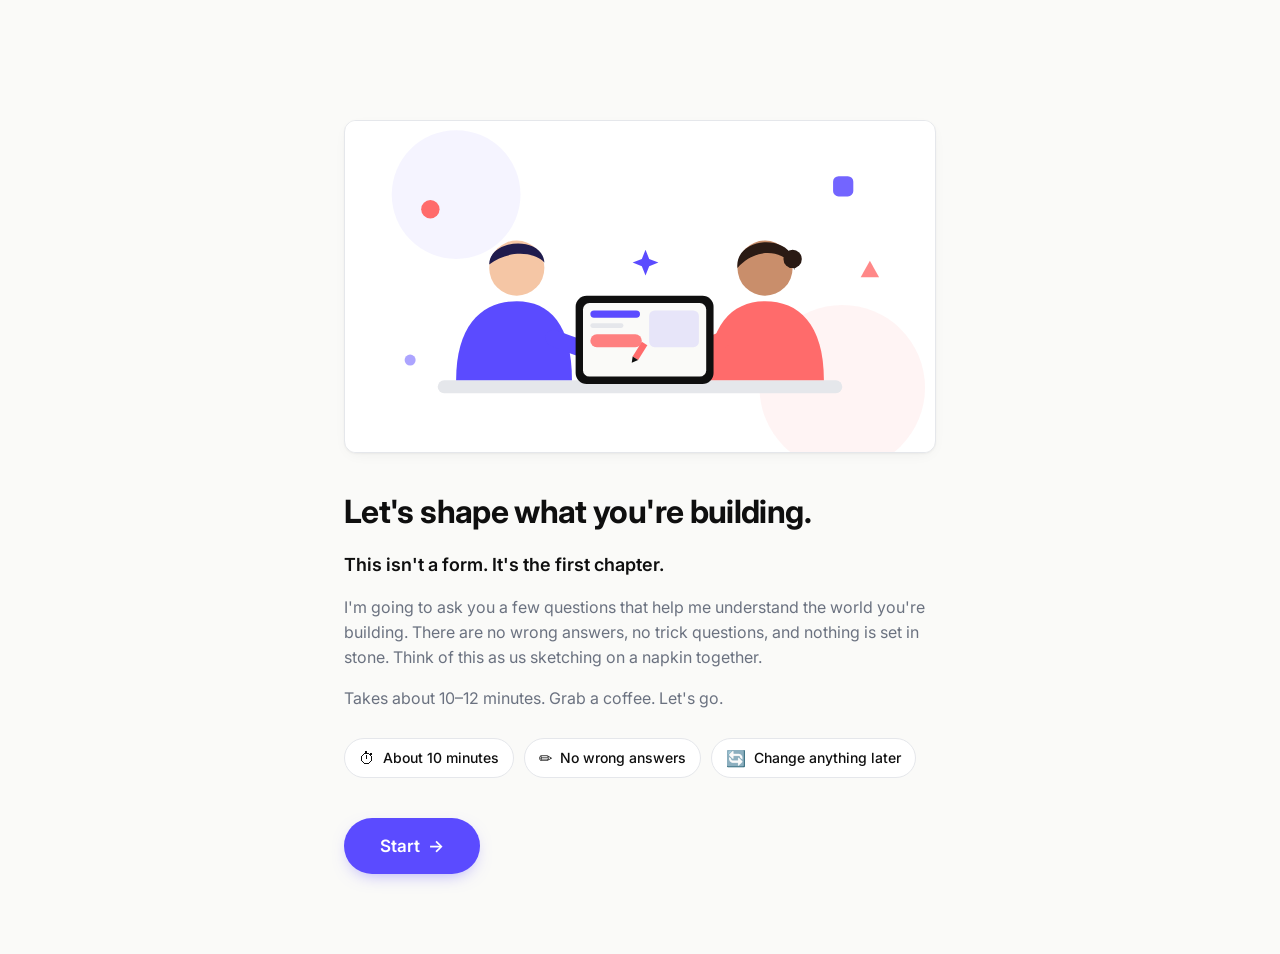
==== index.html @ 256d3050 "Add client intake form (single-file HTML/CSS/JS) Co-Authored-By: Claude Opus 5.5 <noreply@anthropic." ====
<!DOCTYPE html>
<html lang="en">
<head>
  <meta charset="UTF-8" />
  <meta name="viewport" content="width=device-width, initial-scale=1.0" />
  <title>Let's shape what you're building</title>
  <meta name="description" content="A quick, visual project intake — tell us what you're building in about 10 minutes." />
  <link rel="preconnect" href="https://fonts.googleapis.com" />
  <link rel="preconnect" href="https://fonts.gstatic.com" crossorigin />
  <link href="https://fonts.googleapis.com/css2?family=Inter:wght@400;500;600;700&display=swap" rel="stylesheet" />
  <style>
    /* =========================================================
       DESIGN TOKENS
       ========================================================= */
    :root {
      --bg-base: #FAFAF8;
      --bg-card: #FFFFFF;
      --accent-primary: #5B4BFF;
      --accent-primary-hover: #4A3AF0;
      --accent-tint: #5B4BFF10;
      --accent-tint-strong: #5B4BFF1F;
      --accent-secondary: #FF6B6B;
      --success: #10B981;
      --text-primary: #0F0F0F;
      --text-secondary: #6B7280;
      --border: #E5E7EB;

      --radius-sm: 8px;
      --radius-md: 12px;
      --radius-pill: 9999px;

      --space-section: 48px;
      --space-question: 24px;
      --space-card: 12px;

      --shadow-hover: 0 6px 20px -8px rgba(91, 75, 255, 0.35);
      --shadow-soft: 0 1px 2px rgba(15, 15, 15, 0.04), 0 4px 16px -6px rgba(15, 15, 15, 0.08);

      --ease-out: cubic-bezier(0.22, 1, 0.36, 1);
      --font: "Inter", system-ui, -apple-system, "Segoe UI", Roboto, "Helvetica Neue", Arial, sans-serif;
    }

    *, *::before, *::after { box-sizing: border-box; }

    html, body {
      margin: 0;
      padding: 0;
      background: var(--bg-base);
      color: var(--text-primary);
      font-family: var(--font);
      font-size: 16px;
      line-height: 1.55;
      -webkit-font-smoothing: antialiased;
      -moz-osx-font-smoothing: grayscale;
    }

    body { min-height: 100vh; overflow-x: hidden; }

    /* =========================================================
       PROGRESS BAR
       ========================================================= */
    .progress {
      position: fixed;
      top: 0; left: 0; right: 0;
      z-index: 50;
      background: rgba(250, 250, 248, 0.88);
      backdrop-filter: saturate(160%) blur(8px);
      -webkit-backdrop-filter: saturate(160%) blur(8px);
      transform: translateY(-100%);
      transition: transform 0.45s var(--ease-out);
    }
    .progress.is-visible { transform: translateY(0); }

    .progress__track {
      height: 4px;
      width: 100%;
      background: var(--border);
      overflow: hidden;
    }
    .progress__fill {
      height: 100%;
      width: 0%;
      background: linear-gradient(90deg, var(--accent-primary), #7B6DFF);
      border-radius: 0 var(--radius-pill) var(--radius-pill) 0;
      transition: width 0.6s var(--ease-out);
    }
    .progress__meta {
      max-width: 640px;
      margin: 0 auto;
      padding: 10px 24px;
      display: flex;
      align-items: center;
      justify-content: space-between;
      font-size: 14px;
      color: var(--text-secondary);
    }
    .progress__label { font-weight: 600; color: var(--text-primary); }
    .progress__saved {
      display: inline-flex;
      align-items: center;
      gap: 6px;
      opacity: 0;
      transition: opacity 0.3s ease;
    }
    .progress__saved.is-visible { opacity: 1; }
    .progress__saved::before {
      content: "";
      width: 8px; height: 8px;
      border-radius: 50%;
      background: var(--success);
    }

    /* =========================================================
       LAYOUT
       ========================================================= */
    .shell {
      max-width: 640px;
      margin: 0 auto;
      padding: 80px 24px;
      min-height: 100vh;
    }

    .screen {
      display: none;
      outline: none;
    }
    .screen.is-active { display: block; }
    .screen.is-entering { animation: screenIn 0.55s var(--ease-out) both; }
    .screen.is-entering-back { animation: screenInBack 0.55s var(--ease-out) both; }
    .screen.is-leaving { display: block; animation: screenOut 0.28s ease-in both; }
    .screen.is-leaving-back { display: block; animation: screenOutBack 0.28s ease-in both; }

    @keyframes screenIn {
      from { opacity: 0; transform: translateY(24px); }
      to   { opacity: 1; transform: translateY(0); }
    }
    @keyframes screenInBack {
      from { opacity: 0; transform: translateY(-24px); }
      to   { opacity: 1; transform: translateY(0); }
    }
    @keyframes screenOut {
      from { opacity: 1; transform: translateY(0); }
      to   { opacity: 0; transform: translateY(-16px); }
    }
    @keyframes screenOutBack {
      from { opacity: 1; transform: translateY(0); }
      to   { opacity: 0; transform: translateY(16px); }
    }

    /* Stagger children of an entering screen */
    .screen.is-entering .stagger > *,
    .screen.is-entering-back .stagger > * {
      animation: fadeUp 0.6s var(--ease-out) both;
    }
    .stagger > *:nth-child(1) { animation-delay: 0.04s; }
    .stagger > *:nth-child(2) { animation-delay: 0.10s; }
    .stagger > *:nth-child(3) { animation-delay: 0.16s; }
    .stagger > *:nth-child(4) { animation-delay: 0.22s; }
    .stagger > *:nth-child(5) { animation-delay: 0.28s; }
    .stagger > *:nth-child(6) { animation-delay: 0.34s; }
    .stagger > *:nth-child(7) { animation-delay: 0.40s; }

    @keyframes fadeUp {
      from { opacity: 0; transform: translateY(12px); }
      to   { opacity: 1; transform: translateY(0); }
    }

    /* =========================================================
       TYPOGRAPHY
       ========================================================= */
    h1, h2 {
      font-weight: 700;
      font-size: 32px;
      line-height: 1.2;
      letter-spacing: -0.02em;
      margin: 0 0 16px;
    }
    .subhead, .question__label {
      font-weight: 600;
      font-size: 18px;
      line-height: 1.4;
      letter-spacing: -0.01em;
    }
    p { margin: 0 0 16px; }
    .helper {
      font-size: 14px;
      color: var(--text-secondary);
      line-height: 1.5;
    }
    .lede { color: var(--text-secondary); }
    .lede strong { color: var(--text-primary); font-weight: 600; }

    /* =========================================================
       SECTION HEADER
       ========================================================= */
    .section-head { margin-bottom: var(--space-section); }
    .section-emoji {
      display: inline-flex;
      align-items: center;
      justify-content: center;
      width: 64px; height: 64px;
      font-size: 36px;
      line-height: 1;
      border-radius: var(--radius-md);
      background: var(--bg-card);
      border: 1px solid var(--border);
      box-shadow: var(--shadow-soft);
      margin-bottom: 20px;
      animation: wiggle 3.6s ease-in-out 0.8s infinite;
      transform-origin: 50% 80%;
    }
    @keyframes wiggle {
      0%, 86%, 100% { transform: rotate(0deg); }
      89% { transform: rotate(-9deg); }
      93% { transform: rotate(8deg); }
      96% { transform: rotate(-4deg); }
    }
    .section-kicker {
      display: block;
      font-size: 14px;
      font-weight: 600;
      color: var(--accent-primary);
      letter-spacing: 0.02em;
      margin-bottom: 8px;
    }

    /* =========================================================
       QUESTIONS
       ========================================================= */
    .question {
      margin-bottom: var(--space-question);
      padding-bottom: var(--space-question);
    }
    .question + .question { padding-top: 0; }
    .question__label {
      display: block;
      margin: 0 0 6px;
      color: var(--text-primary);
    }
    .question__label .req {
      color: var(--accent-secondary);
      margin-left: 2px;
    }
    .question__label .opt {
      font-weight: 400;
      font-size: 14px;
      color: var(--text-secondary);
      margin-left: 6px;
    }
    .question__aside {
      display: block;
      font-weight: 400;
      font-size: 14px;
      color: var(--text-secondary);
      margin-top: 4px;
    }
    .question__body { margin-top: 14px; }
    fieldset.question { border: 0; padding-left: 0; padding-right: 0; margin-left: 0; margin-right: 0; min-width: 0; }
    fieldset.question legend { padding: 0; }

    /* =========================================================
       TEXT INPUTS
       ========================================================= */
    .input, .textarea {
      display: block;
      width: 100%;
      font: inherit;
      font-size: 16px;
      color: var(--text-primary);
      background: var(--bg-card);
      border: 1px solid var(--border);
      border-radius: var(--radius-md);
      padding: 14px 16px;
      transition: border-color 0.2s ease, box-shadow 0.2s ease, background 0.2s ease;
      -webkit-appearance: none;
      appearance: none;
    }
    .input { min-height: 52px; }
    .textarea {
      min-height: 120px;
      resize: vertical;
      line-height: 1.55;
    }
    .input::placeholder, .textarea::placeholder { color: #A3A8B3; }
    .input:hover, .textarea:hover { border-color: #C9CCD3; }
    .input:focus, .textarea:focus {
      outline: none;
      border-color: var(--accent-primary);
      box-shadow: 0 0 0 3px var(--accent-tint-strong);
    }
    .question.has-error .input,
    .question.has-error .textarea {
      border-color: var(--accent-secondary);
      box-shadow: 0 0 0 3px #FF6B6B1F;
    }

    /* =========================================================
       OPTION CARDS
       ========================================================= */
    .cards {
      display: grid;
      gap: var(--space-card);
    }
    .cards--2 { grid-template-columns: repeat(2, minmax(0, 1fr)); }
    .cards--3 { grid-template-columns: repeat(3, minmax(0, 1fr)); }
    .cards--stack { grid-template-columns: 1fr; }
    /* 3 + 2 grid: 6-col base, first three span 2, last two span 3 */
    .cards--3-2 { grid-template-columns: repeat(6, minmax(0, 1fr)); }
    .cards--3-2 > .card:nth-child(-n+3) { grid-column: span 2; }
    .cards--3-2 > .card:nth-child(n+4) { grid-column: span 3; }

    .card {
      position: relative;
      display: flex;
      flex-direction: column;
      align-items: flex-start;
      gap: 10px;
      width: 100%;
      text-align: left;
      font: inherit;
      color: var(--text-primary);
      background: var(--bg-card);
      border: 1px solid var(--border);
      border-radius: var(--radius-md);
      padding: 20px;
      cursor: pointer;
      transition:
        border-color 0.2s ease,
        box-shadow 0.25s ease,
        background-color 0.2s ease,
        transform 0.2s var(--ease-out);
      -webkit-tap-highlight-color: transparent;
      user-select: none;
    }
    .card:hover {
      border-color: var(--accent-primary);
      box-shadow: var(--shadow-hover);
      transform: translateY(-2px);
    }
    .card:active { transform: translateY(0) scale(0.985); }
    .card:focus { outline: none; }
    .card:focus-visible {
      outline: 2px solid var(--accent-primary);
      outline-offset: 3px;
    }
    .card[aria-checked="true"] {
      border-color: var(--accent-primary);
      box-shadow: inset 0 0 0 1px var(--accent-primary);
      background: var(--accent-tint);
    }
    .card[aria-checked="true"]:hover { box-shadow: inset 0 0 0 1px var(--accent-primary), var(--shadow-hover); }

    .card__emoji {
      font-size: 34px;
      line-height: 1;
      display: inline-block;
      transition: transform 0.35s var(--ease-out);
    }
    .card:hover .card__emoji { transform: scale(1.08) rotate(-4deg); }
    .card[aria-checked="true"] .card__emoji { animation: pop 0.45s var(--ease-out); }
    @keyframes pop {
      0%   { transform: scale(1); }
      40%  { transform: scale(1.25) rotate(-6deg); }
      100% { transform: scale(1); }
    }

    .card__text { display: flex; flex-direction: column; gap: 2px; min-width: 0; }
    .card__title { font-weight: 600; font-size: 16px; line-height: 1.35; }
    .card__desc { font-size: 14px; color: var(--text-secondary); line-height: 1.45; }

    /* Horizontal (row) card variant for vertical lists */
    .card--row {
      flex-direction: row;
      align-items: center;
      gap: 16px;
      padding: 18px 20px;
      padding-right: 56px;
    }
    .card--row .card__emoji { font-size: 32px; flex-shrink: 0; }

    /* Compact centered tiles (feature grid) */
    .card--tile {
      align-items: center;
      text-align: center;
      padding: 20px 12px;
      gap: 8px;
    }
    .card--tile .card__title { font-size: 15px; }

    /* Check indicator */
    .card__check {
      position: absolute;
      top: 12px; right: 12px;
      width: 22px; height: 22px;
      border-radius: var(--radius-pill);
      border: 1.5px solid var(--border);
      background: var(--bg-card);
      display: flex;
      align-items: center;
      justify-content: center;
      transition: all 0.25s var(--ease-out);
    }
    .card--row .card__check { top: 50%; right: 20px; transform: translateY(-50%); }
    .card__check svg {
      width: 12px; height: 12px;
      stroke: #fff;
      stroke-width: 3;
      fill: none;
      stroke-dasharray: 20;
      stroke-dashoffset: 20;
      transition: stroke-dashoffset 0.3s var(--ease-out) 0.05s;
    }
    .card[role="checkbox"] .card__check { border-radius: 6px; }
    .card[aria-checked="true"] .card__check {
      background: var(--accent-primary);
      border-color: var(--accent-primary);
    }
    .card[aria-checked="true"] .card__check svg { stroke-dashoffset: 0; }

    /* Conditional reveal */
    .reveal {
      display: grid;
      grid-template-rows: 0fr;
      opacity: 0;
      transition: grid-template-rows 0.4s var(--ease-out), opacity 0.3s ease, margin-top 0.4s var(--ease-out);
      margin-top: 0;
    }
    .reveal > .reveal__inner { overflow: hidden; }
    .reveal.is-open {
      grid-template-rows: 1fr;
      opacity: 1;
      margin-top: var(--space-card);
    }
    .reveal .input { margin: 2px; width: calc(100% - 4px); }

    /* Selection counter */
    .counter {
      display: inline-flex;
      align-items: center;
      gap: 8px;
      margin-top: 14px;
      font-size: 14px;
      color: var(--text-secondary);
      min-height: 22px;
    }
    .counter strong { color: var(--accent-primary); font-weight: 600; }
    .counter.bump strong { animation: pop 0.4s var(--ease-out); display: inline-block; }

    /* =========================================================
       ERROR MESSAGE
       ========================================================= */
    .error {
      display: grid;
      grid-template-rows: 0fr;
      opacity: 0;
      transition: grid-template-rows 0.3s var(--ease-out), opacity 0.25s ease, margin-top 0.3s ease;
      margin-top: 0;
      font-size: 14px;
      font-weight: 500;
      color: #E04848;
    }
    .error > span { overflow: hidden; }
    .question.has-error .error {
      grid-template-rows: 1fr;
      opacity: 1;
      margin-top: 10px;
    }
    .question.shake .question__body { animation: shake 0.4s ease; }
    @keyframes shake {
      0%, 100% { transform: translateX(0); }
      20% { transform: translateX(-6px); }
      40% { transform: translateX(5px); }
      60% { transform: translateX(-3px); }
      80% { transform: translateX(2px); }
    }

    /* =========================================================
       BUTTONS / NAV
       ========================================================= */
    .nav {
      display: flex;
      align-items: center;
      justify-content: space-between;
      gap: 12px;
      margin-top: var(--space-section);
    }
    .btn {
      display: inline-flex;
      align-items: center;
      justify-content: center;
      gap: 8px;
      min-height: 48px;
      padding: 0 28px;
      font: inherit;
      font-size: 16px;
      font-weight: 600;
      border-radius: var(--radius-pill);
      border: 0;
      cursor: pointer;
      transition: background-color 0.2s ease, transform 0.2s var(--ease-out), box-shadow 0.25s ease, color 0.2s ease;
      -webkit-tap-highlight-color: transparent;
      text-decoration: none;
    }
    .btn:focus { outline: none; }
    .btn:focus-visible {
      outline: 2px solid var(--accent-primary);
      outline-offset: 3px;
    }
    .btn--primary {
      background: var(--accent-primary);
      color: #fff;
      box-shadow: 0 6px 18px -8px rgba(91, 75, 255, 0.6);
    }
    .btn--primary:hover {
      background: var(--accent-primary-hover);
      transform: translateY(-1px);
      box-shadow: 0 10px 24px -10px rgba(91, 75, 255, 0.7);
    }
    .btn--primary:active { transform: translateY(0) scale(0.98); }
    .btn--primary .arrow { display: inline-block; transition: transform 0.25s var(--ease-out); }
    .btn--primary:hover .arrow { transform: translateX(4px); }
    .btn--primary[disabled] { opacity: 0.7; cursor: progress; }

    .btn--ghost {
      background: transparent;
      color: var(--text-secondary);
      padding: 0 16px;
    }
    .btn--ghost:hover { color: var(--text-primary); background: #F0F0EC; }

    .btn--lg { min-height: 56px; padding: 0 36px; font-size: 17px; }

    .kbd-hint {
      font-size: 13px;
      color: var(--text-secondary);
      margin-left: auto;
      margin-right: 4px;
    }
    .kbd-hint kbd {
      font-family: inherit;
      font-size: 12px;
      font-weight: 600;
      padding: 2px 6px;
      border-radius: 6px;
      border: 1px solid var(--border);
      background: var(--bg-card);
    }

    /* =========================================================
       WELCOME
       ========================================================= */
    .hero-illustration {
      width: 100%;
      aspect-ratio: 16 / 9;
      border-radius: var(--radius-md);
      background: var(--bg-card);
      border: 1px solid var(--border);
      box-shadow: var(--shadow-soft);
      overflow: hidden;
      margin-bottom: 40px;
    }
    .hero-illustration svg { display: block; width: 100%; height: 100%; }

    .float-a { animation: floatA 6s ease-in-out infinite; transform-box: fill-box; transform-origin: center; }
    .float-b { animation: floatB 7s ease-in-out infinite; transform-box: fill-box; transform-origin: center; }
    .float-c { animation: floatA 5s ease-in-out 1s infinite; transform-box: fill-box; transform-origin: center; }
    .draw-line {
      stroke-dasharray: 160;
      stroke-dashoffset: 160;
      animation: draw 3.2s var(--ease-out) 0.6s infinite alternate;
    }
    .pencil { animation: pencil 3.2s var(--ease-out) 0.6s infinite alternate; }
    @keyframes floatA { 0%,100% { transform: translateY(0); } 50% { transform: translateY(-6px); } }
    @keyframes floatB { 0%,100% { transform: translateY(0) rotate(0); } 50% { transform: translateY(5px) rotate(6deg); } }
    @keyframes draw { to { stroke-dashoffset: 0; } }
    @keyframes pencil { from { transform: translate(0, 0); } to { transform: translate(64px, -10px); } }

    .welcome h1 { font-size: 32px; margin-bottom: 20px; }
    .welcome .lede p { font-size: 16px; }
    .welcome .lede p:first-child { font-size: 18px; font-weight: 600; color: var(--text-primary); }

    .meta-row {
      display: flex;
      flex-wrap: wrap;
      gap: 10px;
      margin: 28px 0 40px;
      padding: 0;
      list-style: none;
    }
    .meta-row li {
      display: inline-flex;
      align-items: center;
      gap: 8px;
      padding: 8px 14px;
      border-radius: var(--radius-pill);
      background: var(--bg-card);
      border: 1px solid var(--border);
      font-size: 14px;
      font-weight: 500;
      color: var(--text-primary);
    }
    .meta-row .meta-emoji { font-size: 16px; line-height: 1; }

    .resume-note {
      margin-top: 16px;
      font-size: 14px;
      color: var(--text-secondary);
    }
    .resume-note button {
      font: inherit;
      color: var(--accent-primary);
      background: none;
      border: 0;
      padding: 0;
      cursor: pointer;
      font-weight: 600;
      text-decoration: underline;
      text-underline-offset: 3px;
    }
    .resume-note button:focus-visible { outline: 2px solid var(--accent-primary); outline-offset: 2px; border-radius: 4px; }

    /* =========================================================
       CLOSING
       ========================================================= */
    .closing { text-align: left; }
    .closing .hero-illustration { aspect-ratio: 16 / 7; }
    .closing h1 { margin-bottom: 20px; }
    .closing .ps {
      margin-top: 20px;
      font-size: 14px;
      color: var(--text-secondary);
    }
    .sent-state {
      display: none;
      align-items: center;
      gap: 12px;
      margin-top: 20px;
      padding: 16px 18px;
      border-radius: var(--radius-md);
      background: #10B98112;
      border: 1px solid #10B98140;
      color: #065F46;
      font-weight: 500;
      animation: fadeUp 0.5s var(--ease-out) both;
    }
    .sent-state.is-visible { display: flex; }
    .sent-state .tick {
      flex-shrink: 0;
      width: 28px; height: 28px;
      border-radius: 50%;
      background: var(--success);
      display: flex; align-items: center; justify-content: center;
    }
    .sent-state .tick svg { width: 14px; height: 14px; stroke: #fff; stroke-width: 3; fill: none; }
    .closing-actions { display: flex; flex-wrap: wrap; gap: 12px; align-items: center; }

    .summary {
      margin-top: 40px;
      border: 1px solid var(--border);
      border-radius: var(--radius-md);
      background: var(--bg-card);
      overflow: hidden;
    }
    .summary summary {
      cursor: pointer;
      padding: 16px 20px;
      font-weight: 600;
      list-style: none;
      display: flex;
      justify-content: space-between;
      align-items: center;
    }
    .summary summary::-webkit-details-marker { display: none; }
    .summary summary::after { content: "＋"; color: var(--text-secondary); transition: transform 0.25s ease; }
    .summary[open] summary::after { transform: rotate(45deg); }
    .summary summary:focus-visible { outline: 2px solid var(--accent-primary); outline-offset: -2px; border-radius: var(--radius-md); }
    .summary dl { margin: 0; padding: 0 20px 20px; }
    .summary dt { font-size: 13px; color: var(--text-secondary); margin-top: 14px; }
    .summary dd { margin: 2px 0 0; font-size: 15px; white-space: pre-wrap; word-break: break-word; }
    .summary .edit-link {
      font: inherit; font-size: 13px; color: var(--accent-primary); background: none; border: 0; padding: 0; margin-left: 6px; cursor: pointer; font-weight: 600;
    }

    /* Confetti */
    .confetti {
      position: fixed;
      inset: 0;
      pointer-events: none;
      z-index: 60;
      overflow: hidden;
    }
    .confetti i {
      position: absolute;
      top: -16px;
      width: 9px; height: 14px;
      border-radius: 3px;
      opacity: 0.95;
      animation: confettiFall linear forwards;
    }
    @keyframes confettiFall {
      to { transform: translate3d(var(--dx, 0), 110vh, 0) rotate(var(--rot, 540deg)); opacity: 0.9; }
    }

    /* Screen-reader only */
    .sr-only {
      position: absolute !important;
      width: 1px; height: 1px;
      padding: 0; margin: -1px;
      overflow: hidden;
      clip: rect(0, 0, 0, 0);
      white-space: nowrap;
      border: 0;
    }

    /* =========================================================
       RESPONSIVE (mobile-first collapse below 640px)
       ========================================================= */
    @media (max-width: 639px) {
      .shell { padding: 40px 16px; }
      .progress ~ .shell { padding-top: 88px; }
      h1, h2 { font-size: 28px; }
      .welcome h1 { font-size: 28px; }
      .cards--2, .cards--3, .cards--3-2 { grid-template-columns: 1fr; }
      .cards--3-2 > .card:nth-child(n) { grid-column: auto; }
      .card, .card--tile {
        flex-direction: row;
        align-items: center;
        text-align: left;
        justify-content: flex-start;
        padding: 16px 56px 16px 20px;
        gap: 14px;
      }
      .card .card__check { top: 50%; transform: translateY(-50%); right: 20px; }
      .card .card__emoji { font-size: 32px; flex-shrink: 0; }
      .nav { flex-direction: column-reverse; align-items: stretch; }
      .nav .btn { width: 100%; }
      .kbd-hint { display: none; }
      .btn--lg { width: 100%; }
      .closing-actions { flex-direction: column; align-items: stretch; }
      .closing-actions .btn { width: 100%; }
      .meta-row li { font-size: 13px; }
    }

    @media (min-width: 640px) {
      .progress ~ .shell { padding-top: 120px; }
    }

    /* Features grid stays 3-col on desktop; slightly smaller tiles on mid widths */
    @media (min-width: 640px) and (max-width: 720px) {
      .card--tile { padding: 18px 8px; }
    }

    @media (prefers-reduced-motion: reduce) {
      *, *::before, *::after {
        animation-duration: 0.001ms !important;
        animation-iteration-count: 1 !important;
        transition-duration: 0.001ms !important;
      }
      .confetti { display: none; }
    }
  </style>
</head>
<body>

  <!-- =========================================================
       PROGRESS BAR
       ========================================================= -->
  <div class="progress" id="progress" aria-hidden="true">
    <div class="progress__track">
      <div class="progress__fill" id="progressFill"></div>
    </div>
    <div class="progress__meta">
      <span class="progress__label" id="progressLabel">Step 1 of 6</span>
      <span class="progress__saved" id="savedIndicator">Saved</span>
    </div>
  </div>
  <div class="sr-only" role="status" aria-live="polite" id="liveRegion"></div>

  <main class="shell">
    <form id="intakeForm" novalidate autocomplete="on">

      <!-- =========================================================
           SCREEN 0 — WELCOME
           ========================================================= -->
      <section class="screen welcome is-active" data-screen="0" aria-labelledby="h-welcome" tabindex="-1">
        <div class="stagger">
          <div class="hero-illustration" role="img" aria-label="Illustration of two people sketching a product interface together on a tablet">
            <svg viewBox="0 0 640 360" xmlns="http://www.w3.org/2000/svg" aria-hidden="true" focusable="false">
              <rect width="640" height="360" fill="#FFFFFF"/>
              <!-- soft background blobs -->
              <circle cx="120" cy="80" r="70" fill="#5B4BFF" opacity="0.06"/>
              <circle cx="540" cy="290" r="90" fill="#FF6B6B" opacity="0.07"/>
              <!-- floating shapes -->
              <g class="float-a"><circle cx="92" cy="96" r="10" fill="#FF6B6B"/></g>
              <g class="float-b"><rect x="530" y="60" width="22" height="22" rx="6" fill="#5B4BFF" opacity="0.85"/></g>
              <g class="float-c"><path d="M560 170 l10 -18 l10 18 z" fill="#FF6B6B" opacity="0.8"/></g>
              <g class="float-a"><circle cx="70" cy="260" r="6" fill="#5B4BFF" opacity="0.5"/></g>

              <!-- table -->
              <rect x="100" y="282" width="440" height="14" rx="7" fill="#E5E7EB"/>

              <!-- Person left (indigo) -->
              <g>
                <path d="M120 282 C120 220 150 196 186 196 C222 196 246 222 246 282 Z" fill="#5B4BFF"/>
                <circle cx="186" cy="160" r="30" fill="#F5C6A5"/>
                <path d="M156 156 C156 128 214 124 216 154 C206 142 176 140 156 156 Z" fill="#1F1B4D"/>
                <!-- arm to tablet -->
                <path d="M226 236 C250 246 268 252 290 254" stroke="#5B4BFF" stroke-width="18" stroke-linecap="round" fill="none"/>
                <circle cx="292" cy="254" r="9" fill="#F5C6A5"/>
              </g>

              <!-- Person right (coral) -->
              <g>
                <path d="M394 282 C394 222 420 196 456 196 C492 196 520 220 520 282 Z" fill="#FF6B6B"/>
                <circle cx="456" cy="160" r="30" fill="#C98E6B"/>
                <path d="M426 160 C422 124 492 120 488 162 C480 140 446 136 426 160 Z" fill="#2A1A14"/>
                <circle cx="486" cy="150" r="10" fill="#2A1A14"/>
                <!-- arm pointing -->
                <path d="M410 238 C392 246 376 248 362 246" stroke="#FF6B6B" stroke-width="18" stroke-linecap="round" fill="none"/>
                <circle cx="358" cy="246" r="9" fill="#C98E6B"/>
              </g>

              <!-- Tablet -->
              <g>
                <rect x="250" y="190" width="150" height="96" rx="12" fill="#0F0F0F"/>
                <rect x="258" y="198" width="134" height="80" rx="7" fill="#FAFAF8"/>
                <!-- UI sketch -->
                <rect x="266" y="206" width="54" height="8" rx="4" fill="#5B4BFF"/>
                <rect x="266" y="220" width="36" height="5" rx="2.5" fill="#E5E7EB"/>
                <rect x="330" y="206" width="54" height="40" rx="6" fill="#5B4BFF" opacity="0.12"/>
                <rect x="266" y="232" width="56" height="14" rx="7" fill="#FF6B6B" opacity="0.85"/>
                <path class="draw-line" d="M268 262 C290 252 300 270 320 258 S350 252 380 262" stroke="#5B4BFF" stroke-width="3" stroke-linecap="round" fill="none"/>
                <!-- pencil tip -->
                <g class="pencil">
                  <path d="M312 256 l10 -16 l6 4 l-10 16 z" fill="#FF6B6B"/>
                  <path d="M312 256 l6 4 l-7 3 z" fill="#0F0F0F"/>
                </g>
              </g>

              <!-- sparkle -->
              <g class="float-c">
                <path d="M326 140 l4 10 l10 4 l-10 4 l-4 10 l-4 -10 l-10 -4 l10 -4 z" fill="#5B4BFF"/>
              </g>
            </svg>
          </div>

          <h1 id="h-welcome">Let's shape what you're building.</h1>

          <div class="lede">
            <p>This isn't a form. It's the first chapter.</p>
            <p>I'm going to ask you a few questions that help me understand the world you're building. There are no wrong answers, no trick questions, and nothing is set in stone. Think of this as us sketching on a napkin together.</p>
            <p>Takes about 10–12 minutes. Grab a coffee. Let's go.</p>
          </div>

          <ul class="meta-row" aria-label="What to expect">
            <li><span class="meta-emoji" aria-hidden="true">⏱</span> About 10 minutes</li>
            <li><span class="meta-emoji" aria-hidden="true">✏️</span> No wrong answers</li>
            <li><span class="meta-emoji" aria-hidden="true">🔄</span> Change anything later</li>
          </ul>

          <div>
            <button type="button" class="btn btn--primary btn--lg" data-action="start">Start <span class="arrow" aria-hidden="true">→</span></button>
            <p class="resume-note" id="resumeNote" hidden>
              Welcome back — your answers are saved. <button type="button" data-action="resume">Pick up where you left off</button>
            </p>
          </div>
        </div>
      </section>

      <!-- =========================================================
           SCREEN 1 — THE BASICS
           ========================================================= -->
      <section class="screen" data-screen="1" data-step="1" aria-labelledby="h-s1" tabindex="-1">
        <div class="stagger">
          <header class="section-head">
            <div class="section-emoji" aria-hidden="true">👋</div>
            <span class="section-kicker">The basics</span>
            <h2 id="h-s1">First, the easy stuff.</h2>
          </header>

          <div class="question" data-question="name" data-required="true" data-type="text">
            <label class="question__label" for="q-name">What's your name, and what should I call you when we talk?<span class="req" aria-hidden="true">*</span></label>
            <div class="question__body">
              <input class="input" id="q-name" name="name" type="text" autocomplete="name" placeholder="Sarah, or just 'S' if you're feeling mysterious." aria-required="true" aria-describedby="err-name" />
            </div>
            <div class="error" id="err-name" role="alert"><span>Just need this one to keep going →</span></div>
          </div>

          <div class="question" data-question="projectName" data-type="text">
            <label class="question__label" for="q-projectName">What's the name of this thing we're building together?<span class="opt">Optional</span>
              <span class="question__aside">It can be a working title. It can be silly. It can change tomorrow.</span>
            </label>
            <div class="question__body">
              <input class="input" id="q-projectName" name="projectName" type="text" placeholder="&quot;Project Sunshine&quot; or &quot;The Big Idea&quot; or &quot;Sarah's Salon App&quot;" />
            </div>
          </div>

          <fieldset class="question" data-question="platform" data-required="true" data-type="single">
            <legend class="question__label" id="lbl-platform">What kind of platform are you imagining?<span class="req" aria-hidden="true">*</span></legend>
            <div class="question__body">
              <div class="cards cards--2" role="radiogroup" aria-labelledby="lbl-platform" aria-required="true" aria-describedby="err-platform">
                <button type="button" class="card" role="radio" aria-checked="false" data-value="Website" aria-label="Website">
                  <span class="card__emoji" aria-hidden="true">🌐</span>
                  <span class="card__text"><span class="card__title">Website</span></span>
                  <span class="card__check" aria-hidden="true"><svg viewBox="0 0 12 12"><path d="M2 6.5 L5 9 L10 3"/></svg></span>
                </button>
                <button type="button" class="card" role="radio" aria-checked="false" data-value="Mobile App" aria-label="Mobile App">
                  <span class="card__emoji" aria-hidden="true">📱</span>
                  <span class="card__text"><span class="card__title">Mobile App</span></span>
                  <span class="card__check" aria-hidden="true"><svg viewBox="0 0 12 12"><path d="M2 6.5 L5 9 L10 3"/></svg></span>
                </button>
                <button type="button" class="card" role="radio" aria-checked="false" data-value="Both" aria-label="Both — website and mobile app">
                  <span class="card__emoji" aria-hidden="true">🌐📱</span>
                  <span class="card__text"><span class="card__title">Both</span></span>
                  <span class="card__check" aria-hidden="true"><svg viewBox="0 0 12 12"><path d="M2 6.5 L5 9 L10 3"/></svg></span>
                </button>
                <button type="button" class="card" role="radio" aria-checked="false" data-value="Not sure yet" aria-label="Not sure yet">
                  <span class="card__emoji" aria-hidden="true">🤷</span>
                  <span class="card__text"><span class="card__title">Not sure yet</span></span>
                  <span class="card__check" aria-hidden="true"><svg viewBox="0 0 12 12"><path d="M2 6.5 L5 9 L10 3"/></svg></span>
                </button>
              </div>
            </div>
            <div class="error" id="err-platform" role="alert"><span>Just need this one to keep going →</span></div>
          </fieldset>

          <div class="nav">
            <button type="button" class="btn btn--ghost" data-action="back">← Back</button>
            <span class="kbd-hint">or press <kbd>Enter ↵</kbd></span>
            <button type="button" class="btn btn--primary" data-action="next">Next <span class="arrow" aria-hidden="true">→</span></button>
          </div>
        </div>
      </section>

      <!-- =========================================================
           SCREEN 2 — THE PROBLEM
           ========================================================= -->
      <section class="screen" data-screen="2" data-step="2" aria-labelledby="h-s2" tabindex="-1">
        <div class="stagger">
          <header class="section-head">
            <div class="section-emoji" aria-hidden="true">🎯</div>
            <span class="section-kicker">The problem</span>
            <h2 id="h-s2">What's not working right now?</h2>
          </header>

          <div class="question" data-question="problem" data-required="true" data-type="text">
            <label class="question__label" for="q-problem">What's the main problem you want this to solve?<span class="req" aria-hidden="true">*</span></label>
            <div class="question__body">
              <textarea class="textarea" id="q-problem" name="problem" rows="4" placeholder="e.g., &quot;I'm losing track of bookings in my DMs and missing sales.&quot; or &quot;My team wastes 2 hours a day on spreadsheets.&quot;" aria-required="true" aria-describedby="err-problem"></textarea>
            </div>
            <div class="error" id="err-problem" role="alert"><span>Just need this one to keep going →</span></div>
          </div>

          <fieldset class="question" data-question="currentSolution" data-required="true" data-type="single">
            <legend class="question__label" id="lbl-current">How are you handling it today?<span class="req" aria-hidden="true">*</span></legend>
            <div class="question__body">
              <div class="cards cards--stack" role="radiogroup" aria-labelledby="lbl-current" aria-required="true" aria-describedby="err-currentSolution">
                <button type="button" class="card card--row" role="radio" aria-checked="false" data-value="Duct tape and hope" aria-label="Duct tape and hope — WhatsApp, calls, sticky notes">
                  <span class="card__emoji" aria-hidden="true">🧵</span>
                  <span class="card__text"><span class="card__title">Duct tape and hope</span><span class="card__desc">WhatsApp, calls, sticky notes</span></span>
                  <span class="card__check" aria-hidden="true"><svg viewBox="0 0 12 12"><path d="M2 6.5 L5 9 L10 3"/></svg></span>
                </button>
                <button type="button" class="card card--row" role="radio" aria-checked="false" data-value="The spreadsheet dungeon" aria-label="The spreadsheet dungeon — Excel or Sheets doing their best">
                  <span class="card__emoji" aria-hidden="true">📊</span>
                  <span class="card__text"><span class="card__title">The spreadsheet dungeon</span><span class="card__desc">Excel/Sheets doing their best</span></span>
                  <span class="card__check" aria-hidden="true"><svg viewBox="0 0 12 12"><path d="M2 6.5 L5 9 L10 3"/></svg></span>
                </button>
                <button type="button" class="card card--row" role="radio" aria-checked="false" data-value="An old website" aria-label="An old website — It exists. It's tired. It works. Kind of.">
                  <span class="card__emoji" aria-hidden="true">🏚️</span>
                  <span class="card__text"><span class="card__title">An old website</span><span class="card__desc">It exists. It's tired. It works. Kind of.</span></span>
                  <span class="card__check" aria-hidden="true"><svg viewBox="0 0 12 12"><path d="M2 6.5 L5 9 L10 3"/></svg></span>
                </button>
                <button type="button" class="card card--row" role="radio" aria-checked="false" data-value="Honestly, nothing yet" aria-label="Honestly, nothing yet — We're winging it">
                  <span class="card__emoji" aria-hidden="true">🤷</span>
                  <span class="card__text"><span class="card__title">Honestly, nothing yet</span><span class="card__desc">We're winging it</span></span>
                  <span class="card__check" aria-hidden="true"><svg viewBox="0 0 12 12"><path d="M2 6.5 L5 9 L10 3"/></svg></span>
                </button>
                <button type="button" class="card card--row" role="radio" aria-checked="false" data-value="Something else" data-reveal="reveal-other" aria-label="Something else — tell me what you're using" aria-controls="reveal-other">
                  <span class="card__emoji" aria-hidden="true">🧰</span>
                  <span class="card__text"><span class="card__title">Something else</span><span class="card__desc">Tell me what it is</span></span>
                  <span class="card__check" aria-hidden="true"><svg viewBox="0 0 12 12"><path d="M2 6.5 L5 9 L10 3"/></svg></span>
                </button>
              </div>
              <div class="reveal" id="reveal-other" aria-hidden="true">
                <div class="reveal__inner">
                  <label class="sr-only" for="q-currentSolutionOther">Tell me what you're using.</label>
                  <input class="input" id="q-currentSolutionOther" name="currentSolutionOther" type="text" placeholder="Tell me what you're using." tabindex="-1" />
                </div>
              </div>
            </div>
            <div class="error" id="err-currentSolution" role="alert"><span>Just need this one to keep going →</span></div>
          </fieldset>

          <div class="question" data-question="sixMonths" data-type="text">
            <label class="question__label" for="q-sixMonths">If this works perfectly, what changes in 6 months?<span class="opt">Optional</span></label>
            <div class="question__body">
              <textarea class="textarea" id="q-sixMonths" name="sixMonths" rows="4" placeholder="Dream a little."></textarea>
            </div>
          </div>

          <div class="nav">
            <button type="button" class="btn btn--ghost" data-action="back">← Back</button>
            <button type="button" class="btn btn--primary" data-action="next">Next <span class="arrow" aria-hidden="true">→</span></button>
          </div>
        </div>
      </section>

      <!-- =========================================================
           SCREEN 3 — THE PEOPLE
           ========================================================= -->
      <section class="screen" data-screen="3" data-step="3" aria-labelledby="h-s3" tabindex="-1">
        <div class="stagger">
          <header class="section-head">
            <div class="section-emoji" aria-hidden="true">👥</div>
            <span class="section-kicker">The people</span>
            <h2 id="h-s3">Who's using this?</h2>
          </header>

          <fieldset class="question" data-question="users" data-required="true" data-type="multi">
            <legend class="question__label" id="lbl-users">Who lives in this world?<span class="req" aria-hidden="true">*</span><span class="opt">Pick all that apply</span></legend>
            <div class="question__body">
              <div class="cards cards--3-2" role="group" aria-labelledby="lbl-users" aria-describedby="err-users">
                <button type="button" class="card" role="checkbox" aria-checked="false" data-value="My customers" aria-label="My customers — people buying from me">
                  <span class="card__emoji" aria-hidden="true">👤</span>
                  <span class="card__text"><span class="card__title">My customers</span><span class="card__desc">People buying from me</span></span>
                  <span class="card__check" aria-hidden="true"><svg viewBox="0 0 12 12"><path d="M2 6.5 L5 9 L10 3"/></svg></span>
                </button>
                <button type="button" class="card" role="checkbox" aria-checked="false" data-value="My team" aria-label="My team — staff who manage things">
                  <span class="card__emoji" aria-hidden="true">👥</span>
                  <span class="card__text"><span class="card__title">My team</span><span class="card__desc">Staff who manage things</span></span>
                  <span class="card__check" aria-hidden="true"><svg viewBox="0 0 12 12"><path d="M2 6.5 L5 9 L10 3"/></svg></span>
                </button>
                <button type="button" class="card" role="checkbox" aria-checked="false" data-value="My partners" aria-label="My partners — suppliers, vendors, collaborators">
                  <span class="card__emoji" aria-hidden="true">🤝</span>
                  <span class="card__text"><span class="card__title">My partners</span><span class="card__desc">Suppliers, vendors, collaborators</span></span>
                  <span class="card__check" aria-hidden="true"><svg viewBox="0 0 12 12"><path d="M2 6.5 L5 9 L10 3"/></svg></span>
                </button>
                <button type="button" class="card" role="checkbox" aria-checked="false" data-value="Just me" aria-label="Just me — I'm the only user">
                  <span class="card__emoji" aria-hidden="true">🔐</span>
                  <span class="card__text"><span class="card__title">Just me</span><span class="card__desc">I'm the only user</span></span>
                  <span class="card__check" aria-hidden="true"><svg viewBox="0 0 12 12"><path d="M2 6.5 L5 9 L10 3"/></svg></span>
                </button>
                <button type="button" class="card" role="checkbox" aria-checked="false" data-value="The public" aria-label="The public — anyone can browse">
                  <span class="card__emoji" aria-hidden="true">🌍</span>
                  <span class="card__text"><span class="card__title">The public</span><span class="card__desc">Anyone can browse</span></span>
                  <span class="card__check" aria-hidden="true"><svg viewBox="0 0 12 12"><path d="M2 6.5 L5 9 L10 3"/></svg></span>
                </button>
              </div>
            </div>
            <div class="error" id="err-users" role="alert"><span>Just need this one to keep going →</span></div>
          </fieldset>

          <fieldset class="question" data-question="device" data-required="true" data-type="single">
            <legend class="question__label" id="lbl-device">What device will they mostly use?<span class="req" aria-hidden="true">*</span></legend>
            <div class="question__body">
              <div class="cards cards--3" role="radiogroup" aria-labelledby="lbl-device" aria-required="true" aria-describedby="err-device">
                <button type="button" class="card" role="radio" aria-checked="false" data-value="Desktop" aria-label="Desktop — at a desk, focused">
                  <span class="card__emoji" aria-hidden="true">💻</span>
                  <span class="card__text"><span class="card__title">Desktop</span><span class="card__desc">At a desk, focused</span></span>
                  <span class="card__check" aria-hidden="true"><svg viewBox="0 0 12 12"><path d="M2 6.5 L5 9 L10 3"/></svg></span>
                </button>
                <button type="button" class="card" role="radio" aria-checked="false" data-value="Phone" aria-label="Phone — on the go, quick taps">
                  <span class="card__emoji" aria-hidden="true">📱</span>
                  <span class="card__text"><span class="card__title">Phone</span><span class="card__desc">On the go, quick taps</span></span>
                  <span class="card__check" aria-hidden="true"><svg viewBox="0 0 12 12"><path d="M2 6.5 L5 9 L10 3"/></svg></span>
                </button>
                <button type="button" class="card" role="radio" aria-checked="false" data-value="Not sure" aria-label="Not sure — help me figure it out">
                  <span class="card__emoji" aria-hidden="true">🤷</span>
                  <span class="card__text"><span class="card__title">Not sure</span><span class="card__desc">Help me figure it out</span></span>
                  <span class="card__check" aria-hidden="true"><svg viewBox="0 0 12 12"><path d="M2 6.5 L5 9 L10 3"/></svg></span>
                </button>
              </div>
            </div>
            <div class="error" id="err-device" role="alert"><span>Just need this one to keep going →</span></div>
          </fieldset>

          <div class="nav">
            <button type="button" class="btn btn--ghost" data-action="back">← Back</button>
            <button type="button" class="btn btn--primary" data-action="next">Next <span class="arrow" aria-hidden="true">→</span></button>
          </div>
        </div>
      </section>

      <!-- =========================================================
           SCREEN 4 — THE FEATURES
           ========================================================= -->
      <section class="screen" data-screen="4" data-step="4" aria-labelledby="h-s4" tabindex="-1">
        <div class="stagger">
          <header class="section-head">
            <div class="section-emoji" aria-hidden="true">⚡</div>
            <span class="section-kicker">The features</span>
            <h2 id="h-s4">What should it do?</h2>
            <p class="helper">Tap everything you think you'll need. Don't overthink — you can change this later.</p>
          </header>

          <fieldset class="question" data-question="features" data-type="multi">
            <legend class="question__label" id="lbl-features">Feature selection<span class="opt">Pick as many as you like</span></legend>
            <div class="question__body">
              <div class="cards cards--3" role="group" aria-labelledby="lbl-features">
                <button type="button" class="card card--tile" role="checkbox" aria-checked="false" data-value="Accounts" aria-label="Accounts"><span class="card__emoji" aria-hidden="true">🔐</span><span class="card__title">Accounts</span><span class="card__check" aria-hidden="true"><svg viewBox="0 0 12 12"><path d="M2 6.5 L5 9 L10 3"/></svg></span></button>
                <button type="button" class="card card--tile" role="checkbox" aria-checked="false" data-value="Payments" aria-label="Payments"><span class="card__emoji" aria-hidden="true">💳</span><span class="card__title">Payments</span><span class="card__check" aria-hidden="true"><svg viewBox="0 0 12 12"><path d="M2 6.5 L5 9 L10 3"/></svg></span></button>
                <button type="button" class="card card--tile" role="checkbox" aria-checked="false" data-value="Bookings" aria-label="Bookings"><span class="card__emoji" aria-hidden="true">📅</span><span class="card__title">Bookings</span><span class="card__check" aria-hidden="true"><svg viewBox="0 0 12 12"><path d="M2 6.5 L5 9 L10 3"/></svg></span></button>
                <button type="button" class="card card--tile" role="checkbox" aria-checked="false" data-value="Orders" aria-label="Orders"><span class="card__emoji" aria-hidden="true">🧾</span><span class="card__title">Orders</span><span class="card__check" aria-hidden="true"><svg viewBox="0 0 12 12"><path d="M2 6.5 L5 9 L10 3"/></svg></span></button>
                <button type="button" class="card card--tile" role="checkbox" aria-checked="false" data-value="Messaging" aria-label="Messaging"><span class="card__emoji" aria-hidden="true">💬</span><span class="card__title">Messaging</span><span class="card__check" aria-hidden="true"><svg viewBox="0 0 12 12"><path d="M2 6.5 L5 9 L10 3"/></svg></span></button>
                <button type="button" class="card card--tile" role="checkbox" aria-checked="false" data-value="Dashboard" aria-label="Dashboard"><span class="card__emoji" aria-hidden="true">📊</span><span class="card__title">Dashboard</span><span class="card__check" aria-hidden="true"><svg viewBox="0 0 12 12"><path d="M2 6.5 L5 9 L10 3"/></svg></span></button>
                <button type="button" class="card card--tile" role="checkbox" aria-checked="false" data-value="Notifications" aria-label="Notifications"><span class="card__emoji" aria-hidden="true">🔔</span><span class="card__title">Notifications</span><span class="card__check" aria-hidden="true"><svg viewBox="0 0 12 12"><path d="M2 6.5 L5 9 L10 3"/></svg></span></button>
                <button type="button" class="card card--tile" role="checkbox" aria-checked="false" data-value="Reports" aria-label="Reports"><span class="card__emoji" aria-hidden="true">📈</span><span class="card__title">Reports</span><span class="card__check" aria-hidden="true"><svg viewBox="0 0 12 12"><path d="M2 6.5 L5 9 L10 3"/></svg></span></button>
                <button type="button" class="card card--tile" role="checkbox" aria-checked="false" data-value="Search" aria-label="Search"><span class="card__emoji" aria-hidden="true">🔎</span><span class="card__title">Search</span><span class="card__check" aria-hidden="true"><svg viewBox="0 0 12 12"><path d="M2 6.5 L5 9 L10 3"/></svg></span></button>
                <button type="button" class="card card--tile" role="checkbox" aria-checked="false" data-value="Social login" aria-label="Social login"><span class="card__emoji" aria-hidden="true">🌐</span><span class="card__title">Social login</span><span class="card__check" aria-hidden="true"><svg viewBox="0 0 12 12"><path d="M2 6.5 L5 9 L10 3"/></svg></span></button>
                <button type="button" class="card card--tile" role="checkbox" aria-checked="false" data-value="AI (maybe)" aria-label="AI, maybe"><span class="card__emoji" aria-hidden="true">🤖</span><span class="card__title">AI (maybe)</span><span class="card__check" aria-hidden="true"><svg viewBox="0 0 12 12"><path d="M2 6.5 L5 9 L10 3"/></svg></span></button>
                <button type="button" class="card card--tile" role="checkbox" aria-checked="false" data-value="File uploads" aria-label="File uploads"><span class="card__emoji" aria-hidden="true">🗂️</span><span class="card__title">File uploads</span><span class="card__check" aria-hidden="true"><svg viewBox="0 0 12 12"><path d="M2 6.5 L5 9 L10 3"/></svg></span></button>
              </div>
              <div class="counter" id="featureCounter" aria-live="polite">Nothing picked yet — go on, tap a few.</div>
            </div>
          </fieldset>

          <div class="question" data-question="mustHave" data-required="true" data-type="text">
            <label class="question__label" for="q-mustHave">If you could only launch with ONE — which is it?<span class="req" aria-hidden="true">*</span></label>
            <div class="question__body">
              <input class="input" id="q-mustHave" name="mustHave" type="text" placeholder="Pick one." aria-required="true" aria-describedby="err-mustHave" list="featureList" />
              <datalist id="featureList"></datalist>
            </div>
            <div class="error" id="err-mustHave" role="alert"><span>Just need this one to keep going →</span></div>
          </div>

          <div class="question" data-question="integrations" data-type="text">
            <label class="question__label" for="q-integrations">Anything you already use that this needs to connect with?<span class="opt">Optional</span></label>
            <div class="question__body">
              <textarea class="textarea" id="q-integrations" name="integrations" rows="3" placeholder="Instagram, QuickBooks, Google Calendar..."></textarea>
            </div>
          </div>

          <div class="nav">
            <button type="button" class="btn btn--ghost" data-action="back">← Back</button>
            <button type="button" class="btn btn--primary" data-action="next">Next <span class="arrow" aria-hidden="true">→</span></button>
          </div>
        </div>
      </section>

      <!-- =========================================================
           SCREEN 5 — THE VIBE
           ========================================================= -->
      <section class="screen" data-screen="5" data-step="5" aria-labelledby="h-s5" tabindex="-1">
        <div class="stagger">
          <header class="section-head">
            <div class="section-emoji" aria-hidden="true">🎨</div>
            <span class="section-kicker">The vibe</span>
            <h2 id="h-s5">What should it feel like?</h2>
          </header>

          <fieldset class="question" data-question="personality" data-required="true" data-type="single">
            <legend class="question__label" id="lbl-personality">Pick the personality that fits.<span class="req" aria-hidden="true">*</span></legend>
            <div class="question__body">
              <div class="cards cards--2" role="radiogroup" aria-labelledby="lbl-personality" aria-required="true" aria-describedby="err-personality">
                <button type="button" class="card" role="radio" aria-checked="false" data-value="Serious and Elegant" aria-label="Serious and Elegant — luxury, serif fonts, understated colors">
                  <span class="card__emoji" aria-hidden="true">🎩</span>
                  <span class="card__text"><span class="card__title">Serious &amp; Elegant</span><span class="card__desc">Luxury, serif fonts, understated colors</span></span>
                  <span class="card__check" aria-hidden="true"><svg viewBox="0 0 12 12"><path d="M2 6.5 L5 9 L10 3"/></svg></span>
                </button>
                <button type="button" class="card" role="radio" aria-checked="false" data-value="Minimal and Simple" aria-label="Minimal and Simple — clutter-free, white space">
                  <span class="card__emoji" aria-hidden="true">🤍</span>
                  <span class="card__text"><span class="card__title">Minimal &amp; Simple</span><span class="card__desc">Clutter-free, lots of white space</span></span>
                  <span class="card__check" aria-hidden="true"><svg viewBox="0 0 12 12"><path d="M2 6.5 L5 9 L10 3"/></svg></span>
                </button>
                <button type="button" class="card" role="radio" aria-checked="false" data-value="Plain and Neutral" aria-label="Plain and Neutral — functional, corporate stability">
                  <span class="card__emoji" aria-hidden="true">🏢</span>
                  <span class="card__text"><span class="card__title">Plain &amp; Neutral</span><span class="card__desc">Functional, corporate stability</span></span>
                  <span class="card__check" aria-hidden="true"><svg viewBox="0 0 12 12"><path d="M2 6.5 L5 9 L10 3"/></svg></span>
                </button>
                <button type="button" class="card" role="radio" aria-checked="false" data-value="Bold and Confident" aria-label="Bold and Confident — bright colors, impactful typography">
                  <span class="card__emoji" aria-hidden="true">🔥</span>
                  <span class="card__text"><span class="card__title">Bold &amp; Confident</span><span class="card__desc">Bright colors, impactful typography</span></span>
                  <span class="card__check" aria-hidden="true"><svg viewBox="0 0 12 12"><path d="M2 6.5 L5 9 L10 3"/></svg></span>
                </button>
                <button type="button" class="card" role="radio" aria-checked="false" data-value="Calm and Peaceful" aria-label="Calm and Peaceful — soothing, natural tones">
                  <span class="card__emoji" aria-hidden="true">🌿</span>
                  <span class="card__text"><span class="card__title">Calm &amp; Peaceful</span><span class="card__desc">Soothing, natural tones</span></span>
                  <span class="card__check" aria-hidden="true"><svg viewBox="0 0 12 12"><path d="M2 6.5 L5 9 L10 3"/></svg></span>
                </button>
                <button type="button" class="card" role="radio" aria-checked="false" data-value="Startup and Upbeat" aria-label="Startup and Upbeat — energetic, modern gradients">
                  <span class="card__emoji" aria-hidden="true">🚀</span>
                  <span class="card__text"><span class="card__title">Startup &amp; Upbeat</span><span class="card__desc">Energetic, modern gradients</span></span>
                  <span class="card__check" aria-hidden="true"><svg viewBox="0 0 12 12"><path d="M2 6.5 L5 9 L10 3"/></svg></span>
                </button>
                <button type="button" class="card" role="radio" aria-checked="false" data-value="Playful and Fun" aria-label="Playful and Fun — vibrant, hand-drawn illustrations, interactive">
                  <span class="card__emoji" aria-hidden="true">🎈</span>
                  <span class="card__text"><span class="card__title">Playful &amp; Fun</span><span class="card__desc">Vibrant, hand-drawn illustrations, interactive</span></span>
                  <span class="card__check" aria-hidden="true"><svg viewBox="0 0 12 12"><path d="M2 6.5 L5 9 L10 3"/></svg></span>
                </button>
              </div>
            </div>
            <div class="error" id="err-personality" role="alert"><span>Just need this one to keep going →</span></div>
          </fieldset>

          <div class="question" data-question="inspirationUrl" data-type="url">
            <label class="question__label" for="q-inspirationUrl">Drop a link to something you love the look of.<span class="opt">Optional</span></label>
            <p class="helper" id="help-url" style="margin:4px 0 0;">Doesn't have to be in your industry. Just something you'd want the energy of.</p>
            <div class="question__body">
              <input class="input" id="q-inspirationUrl" name="inspirationUrl" type="url" inputmode="url" placeholder="https://..." aria-describedby="help-url err-inspirationUrl" />
            </div>
            <div class="error" id="err-inspirationUrl" role="alert"><span>Hmm, that link looks a little off — mind double-checking it?</span></div>
          </div>

          <div class="question" data-question="antiVibe" data-type="text">
            <label class="question__label" for="q-antiVibe">Anything you DON'T want it to feel like?<span class="opt">Optional</span></label>
            <div class="question__body">
              <textarea class="textarea" id="q-antiVibe" name="antiVibe" rows="3" placeholder="&quot;I hate when sites are cluttered. Or when they feel like a 2010 WordPress theme.&quot;"></textarea>
            </div>
          </div>

          <div class="nav">
            <button type="button" class="btn btn--ghost" data-action="back">← Back</button>
            <button type="button" class="btn btn--primary" data-action="next">Next <span class="arrow" aria-hidden="true">→</span></button>
          </div>
        </div>
      </section>

      <!-- =========================================================
           SCREEN 6 — THE REALITY
           ========================================================= -->
      <section class="screen" data-screen="6" data-step="6" aria-labelledby="h-s6" tabindex="-1">
        <div class="stagger">
          <header class="section-head">
            <div class="section-emoji" aria-hidden="true">🚀</div>
            <span class="section-kicker">The reality</span>
            <h2 id="h-s6">Last one. Real talk.</h2>
          </header>

          <fieldset class="question" data-question="timeline" data-required="true" data-type="single">
            <legend class="question__label" id="lbl-timeline">When do you want this live?<span class="req" aria-hidden="true">*</span></legend>
            <div class="question__body">
              <div class="cards cards--stack" role="radiogroup" aria-labelledby="lbl-timeline" aria-required="true" aria-describedby="err-timeline">
                <button type="button" class="card card--row" role="radio" aria-checked="false" data-value="No rush" aria-label="No rush — I'm exploring">
                  <span class="card__emoji" aria-hidden="true">🐢</span>
                  <span class="card__text"><span class="card__title">No rush</span><span class="card__desc">I'm exploring</span></span>
                  <span class="card__check" aria-hidden="true"><svg viewBox="0 0 12 12"><path d="M2 6.5 L5 9 L10 3"/></svg></span>
                </button>
                <button type="button" class="card card--row" role="radio" aria-checked="false" data-value="A few months" aria-label="A few months — let's plan properly">
                  <span class="card__emoji" aria-hidden="true">🐇</span>
                  <span class="card__text"><span class="card__title">A few months</span><span class="card__desc">Let's plan properly</span></span>
                  <span class="card__check" aria-hidden="true"><svg viewBox="0 0 12 12"><path d="M2 6.5 L5 9 L10 3"/></svg></span>
                </button>
                <button type="button" class="card card--row" role="radio" aria-checked="false" data-value="ASAP" aria-label="ASAP — I need this yesterday">
                  <span class="card__emoji" aria-hidden="true">🚀</span>
                  <span class="card__text"><span class="card__title">ASAP</span><span class="card__desc">I need this yesterday</span></span>
                  <span class="card__check" aria-hidden="true"><svg viewBox="0 0 12 12"><path d="M2 6.5 L5 9 L10 3"/></svg></span>
                </button>
              </div>
            </div>
            <div class="error" id="err-timeline" role="alert"><span>Just need this one to keep going →</span></div>
          </fieldset>

          <div class="question" data-question="decisionMakers" data-type="text">
            <label class="question__label" for="q-decisionMakers">Who else needs to say yes before this moves?<span class="opt">Optional</span></label>
            <div class="question__body">
              <input class="input" id="q-decisionMakers" name="decisionMakers" type="text" placeholder="&quot;Just me&quot; or &quot;My business partner and my accountant&quot;" />
            </div>
          </div>

          <div class="nav">
            <button type="button" class="btn btn--ghost" data-action="back">← Back</button>
            <button type="button" class="btn btn--primary" data-action="next">Send it <span class="arrow" aria-hidden="true">→</span></button>
          </div>
        </div>
      </section>

      <!-- =========================================================
           SCREEN 7 — CLOSING
           ========================================================= -->
      <section class="screen closing" data-screen="7" aria-labelledby="h-s7" tabindex="-1">
        <div class="stagger">
          <div class="hero-illustration" role="img" aria-label="Small celebratory abstract shapes in indigo and coral">
            <svg viewBox="0 0 640 280" xmlns="http://www.w3.org/2000/svg" aria-hidden="true" focusable="false">
              <rect width="640" height="280" fill="#FFFFFF"/>
              <circle cx="320" cy="140" r="96" fill="#5B4BFF" opacity="0.07"/>
              <circle cx="320" cy="140" r="60" fill="#5B4BFF" opacity="0.10"/>
              <g class="float-a">
                <circle cx="320" cy="140" r="34" fill="#5B4BFF"/>
                <path d="M304 140 l11 11 l22 -24" stroke="#fff" stroke-width="7" stroke-linecap="round" stroke-linejoin="round" fill="none"/>
              </g>
              <g class="float-b"><rect x="190" y="70" width="26" height="26" rx="7" fill="#FF6B6B"/></g>
              <g class="float-c"><circle cx="452" cy="88" r="12" fill="#FF6B6B" opacity="0.85"/></g>
              <g class="float-a"><path d="M448 190 l14 -24 l14 24 z" fill="#5B4BFF" opacity="0.7"/></g>
              <g class="float-b"><circle cx="176" cy="196" r="8" fill="#5B4BFF" opacity="0.5"/></g>
              <g class="float-c"><path d="M246 214 l4 10 l10 4 l-10 4 l-4 10 l-4 -10 l-10 -4 l10 -4 z" fill="#FF6B6B"/></g>
              <g class="float-a"><path d="M396 46 l3 8 l8 3 l-8 3 l-3 8 l-3 -8 l-8 -3 l8 -3 z" fill="#5B4BFF"/></g>
              <path d="M120 120 q20 -20 40 0 t40 0" stroke="#FF6B6B" stroke-width="4" stroke-linecap="round" fill="none" opacity="0.6"/>
              <path d="M480 150 q20 -20 40 0 t40 0" stroke="#5B4BFF" stroke-width="4" stroke-linecap="round" fill="none" opacity="0.5"/>
            </svg>
          </div>

          <h1 id="h-s7"><span aria-hidden="true">🎬</span> That's everything<span id="closingName"></span>.</h1>

          <div class="lede">
            <p>Thanks for sharing that with me. I'm going to take everything you've told me and sketch out a first draft of what this could look like — a rough flow, a few screens, the shape of the thing.</p>
            <p>I'll send it over before our call so we can react to something real, not just talk in circles.</p>
            <p><strong>Talk soon.</strong></p>
          </div>

          <div>
            <div class="closing-actions">
              <button type="button" class="btn btn--primary btn--lg" data-action="submit" id="submitBtn">Send it <span class="arrow" aria-hidden="true">→</span></button>
              <button type="button" class="btn btn--ghost" data-action="back">← Tweak an answer</button>
            </div>
            <div class="sent-state" id="sentState" role="status">
              <span class="tick" aria-hidden="true"><svg viewBox="0 0 14 14"><path d="M2.5 7.5 L6 10.5 L11.5 3.5"/></svg></span>
              <span id="sentMessage">Sent! It's on its way to me. Keep an eye on your inbox.</span>
            </div>
            <p class="ps">P.S. If anything changes between now and our call, just reply to the email. This is a living document, not a contract.</p>
          </div>

          <details class="summary" id="summary">
            <summary>Your answers, at a glance</summary>
            <dl id="summaryList"></dl>
          </details>
        </div>
      </section>

    </form>
  </main>

  <div class="confetti" id="confetti" aria-hidden="true"></div>

  <script>
  (function () {
    "use strict";

    /* =========================================================
       CONFIG
       Set SUBMIT_ENDPOINT to a URL (e.g. Formspree, your API) to POST
       answers as JSON. Leave empty to keep everything client-side
       (answers are logged to the console and kept in sessionStorage).
       ========================================================= */
    var SUBMIT_ENDPOINT = "";
    var STORAGE_KEY = "intake-form-v1";
    var TOTAL_STEPS = 6;
    var LAST_SCREEN = 7;

    var form = document.getElementById("intakeForm");
    var screens = Array.prototype.slice.call(document.querySelectorAll(".screen"));
    var progress = document.getElementById("progress");
    var progressFill = document.getElementById("progressFill");
    var progressLabel = document.getElementById("progressLabel");
    var savedIndicator = document.getElementById("savedIndicator");
    var liveRegion = document.getElementById("liveRegion");
    var featureCounter = document.getElementById("featureCounter");
    var featureList = document.getElementById("featureList");

    var state = {
      screen: 0,
      submitted: false,
      answers: {
        name: "",
        projectName: "",
        platform: "",
        problem: "",
        currentSolution: "",
        currentSolutionOther: "",
        sixMonths: "",
        users: [],
        device: "",
        features: [],
        mustHave: "",
        integrations: "",
        personality: "",
        inspirationUrl: "",
        antiVibe: "",
        timeline: "",
        decisionMakers: ""
      }
    };

    var current = 0;
    var transitioning = false;

    /* =========================================================
       STORAGE
       ========================================================= */
    function save(showIndicator) {
      state.screen = current;
      try {
        sessionStorage.setItem(STORAGE_KEY, JSON.stringify(state));
      } catch (e) { /* storage unavailable — fine, keep going */ }
      if (showIndicator) flashSaved();
    }

    var savedTimer = null;
    function flashSaved() {
      savedIndicator.classList.add("is-visible");
      clearTimeout(savedTimer);
      savedTimer = setTimeout(function () { savedIndicator.classList.remove("is-visible"); }, 1600);
    }

    function load() {
      try {
        var raw = sessionStorage.getItem(STORAGE_KEY);
        if (!raw) return false;
        var saved = JSON.parse(raw);
        if (!saved || !saved.answers) return false;
        Object.keys(state.answers).forEach(function (k) {
          if (saved.answers[k] !== undefined) state.answers[k] = saved.answers[k];
        });
        state.screen = typeof saved.screen === "number" ? saved.screen : 0;
        state.submitted = !!saved.submitted;
        return true;
      } catch (e) {
        return false;
      }
    }

    /* =========================================================
       HYDRATE UI FROM STATE
       ========================================================= */
    function hydrate() {
      var a = state.answers;
      Object.keys(a).forEach(function (key) {
        var q = form.querySelector('[data-question="' + key + '"]');
        var input = form.querySelector('[name="' + key + '"]');
        if (input && typeof a[key] === "string") input.value = a[key];
        if (!q) return;
        var type = q.getAttribute("data-type");
        if (type === "single" || type === "multi") {
          var vals = Array.isArray(a[key]) ? a[key] : (a[key] ? [a[key]] : []);
          q.querySelectorAll(".card").forEach(function (card) {
            card.setAttribute("aria-checked", vals.indexOf(card.getAttribute("data-value")) > -1 ? "true" : "false");
          });
        }
      });
      syncReveal();
      updateFeatureCounter(false);
    }

    /* =========================================================
       CARD SELECTION
       ========================================================= */
    form.addEventListener("click", function (e) {
      var card = e.target.closest(".card");
      if (!card) return;
      var q = card.closest("[data-question]");
      var key = q.getAttribute("data-question");
      var type = q.getAttribute("data-type");
      var value = card.getAttribute("data-value");

      if (type === "single") {
        q.querySelectorAll(".card").forEach(function (c) {
          c.setAttribute("aria-checked", c === card ? "true" : "false");
        });
        state.answers[key] = value;
      } else if (type === "multi") {
        var on = card.getAttribute("aria-checked") !== "true";
        card.setAttribute("aria-checked", on ? "true" : "false");
        var list = state.answers[key].slice();
        var idx = list.indexOf(value);
        if (on && idx === -1) list.push(value);
        if (!on && idx > -1) list.splice(idx, 1);
        state.answers[key] = list;
        if (key === "features") updateFeatureCounter(true);
      }

      clearError(q);
      if (key === "currentSolution") syncReveal(true);
      save(true);
    });

    /* Arrow-key navigation inside radio groups & grids */
    form.addEventListener("keydown", function (e) {
      var card = e.target.closest && e.target.closest(".card");
      if (!card) return;
      var keys = ["ArrowRight", "ArrowDown", "ArrowLeft", "ArrowUp"];
      if (keys.indexOf(e.key) === -1) return;
      var group = card.parentElement;
      var cards = Array.prototype.slice.call(group.querySelectorAll(".card"));
      var i = cards.indexOf(card);
      var forward = e.key === "ArrowRight" || e.key === "ArrowDown";
      var next = cards[(i + (forward ? 1 : -1) + cards.length) % cards.length];
      e.preventDefault();
      next.focus();
      if (card.getAttribute("role") === "radio") next.click();
    });

    /* Text inputs */
    form.addEventListener("input", function (e) {
      var el = e.target;
      if (!el.name || !(el.name in state.answers)) return;
      state.answers[el.name] = el.value;
      var q = el.closest("[data-question]");
      if (q && q.classList.contains("has-error") && isQuestionValid(q)) clearError(q);
      debouncedSave();
    });

    var saveDebounce = null;
    function debouncedSave() {
      clearTimeout(saveDebounce);
      saveDebounce = setTimeout(function () { save(true); }, 450);
    }

    /* Enter key advances on single-line inputs */
    form.addEventListener("keydown", function (e) {
      if (e.key !== "Enter" || e.shiftKey || e.isComposing) return;
      var el = e.target;
      if (el.tagName === "INPUT" && el.type !== "button") {
        e.preventDefault();
        var screen = el.closest(".screen");
        var nextBtn = screen.querySelector('[data-action="next"]');
        if (nextBtn) nextBtn.click();
      }
    });

    form.addEventListener("submit", function (e) { e.preventDefault(); });

    /* =========================================================
       CONDITIONAL REVEAL (Q2.2 "Something else")
       ========================================================= */
    function syncReveal(focusInput) {
      var reveal = document.getElementById("reveal-other");
      var input = document.getElementById("q-currentSolutionOther");
      var trigger = form.querySelector('[data-reveal="reveal-other"]');
      var open = state.answers.currentSolution === "Something else";
      reveal.classList.toggle("is-open", open);
      reveal.setAttribute("aria-hidden", open ? "false" : "true");
      trigger.setAttribute("aria-expanded", open ? "true" : "false");
      input.tabIndex = open ? 0 : -1;
      if (open && focusInput) {
        setTimeout(function () { input.focus({ preventScroll: true }); }, 250);
      }
    }

    /* =========================================================
       FEATURE COUNTER + DATALIST
       ========================================================= */
    var counterMessages = [
      "Nothing picked yet — go on, tap a few.",
      "Nice start.",
      "Now we're cooking.",
      "Love it — the shape is forming.",
      "Ambitious. I like it.",
      "A proper platform. Let's do it."
    ];
    function updateFeatureCounter(bump) {
      var n = state.answers.features.length;
      var msg;
      if (n === 0) msg = counterMessages[0];
      else if (n <= 2) msg = counterMessages[1];
      else if (n <= 4) msg = counterMessages[2];
      else if (n <= 6) msg = counterMessages[3];
      else if (n <= 9) msg = counterMessages[4];
      else msg = counterMessages[5];
      featureCounter.innerHTML = n === 0 ? msg : "<strong>" + n + "</strong> picked · " + msg;
      if (bump) {
        featureCounter.classList.remove("bump");
        void featureCounter.offsetWidth;
        featureCounter.classList.add("bump");
      }
      featureList.innerHTML = "";
      state.answers.features.forEach(function (f) {
        var opt = document.createElement("option");
        opt.value = f;
        featureList.appendChild(opt);
      });
    }

    /* =========================================================
       VALIDATION
       ========================================================= */
    function isQuestionValid(q) {
      var key = q.getAttribute("data-question");
      var type = q.getAttribute("data-type");
      var required = q.getAttribute("data-required") === "true";
      var val = state.answers[key];

      if (type === "url") {
        if (!val || !val.trim()) return !required;
        return looksLikeUrl(val.trim());
      }
      if (!required) return true;
      if (type === "multi") return Array.isArray(val) && val.length > 0;
      return typeof val === "string" && val.trim().length > 0;
    }

    function looksLikeUrl(v) {
      var candidate = /^https?:\/\//i.test(v) ? v : "https://" + v;
      try {
        var u = new URL(candidate);
        return /\./.test(u.hostname);
      } catch (e) {
        return false;
      }
    }

    function showError(q) {
      q.classList.add("has-error");
      q.classList.remove("shake");
      void q.offsetWidth;
      q.classList.add("shake");
      var field = q.querySelector(".input, .textarea");
      if (field) field.setAttribute("aria-invalid", "true");
    }
    function clearError(q) {
      q.classList.remove("has-error", "shake");
      var field = q.querySelector(".input, .textarea");
      if (field) field.removeAttribute("aria-invalid");
    }

    function validateScreen(screenEl) {
      var questions = Array.prototype.slice.call(screenEl.querySelectorAll("[data-question]"));
      var firstInvalid = null;
      questions.forEach(function (q) {
        if (isQuestionValid(q)) {
          clearError(q);
        } else {
          showError(q);
          if (!firstInvalid) firstInvalid = q;
        }
      });
      if (firstInvalid) {
        var focusable = firstInvalid.querySelector(".input, .textarea, .card");
        firstInvalid.scrollIntoView({ behavior: "smooth", block: "center" });
        if (focusable) setTimeout(function () { focusable.focus({ preventScroll: true }); }, 300);
        announce("A couple of answers are still needed on this step.");
        return false;
      }
      return true;
    }

    /* =========================================================
       NAVIGATION
       ========================================================= */
    form.addEventListener("click", function (e) {
      var btn = e.target.closest("[data-action]");
      if (!btn) return;
      var action = btn.getAttribute("data-action");
      if (action === "start") goTo(1);
      if (action === "resume") goTo(Math.max(1, Math.min(state.screen, LAST_SCREEN)));
      if (action === "next") {
        var screenEl = screens[current];
        if (!validateScreen(screenEl)) return;
        // Normalise URL on the way out
        if (current === 5 && state.answers.inspirationUrl && !/^https?:\/\//i.test(state.answers.inspirationUrl.trim())) {
          state.answers.inspirationUrl = "https://" + state.answers.inspirationUrl.trim();
          document.getElementById("q-inspirationUrl").value = state.answers.inspirationUrl;
        }
        goTo(current + 1);
      }
      if (action === "back") goTo(current - 1, true);
      if (action === "submit") submit();
      if (action === "edit") goTo(parseInt(btn.getAttribute("data-target"), 10), true);
    });

    function goTo(index, backwards) {
      if (transitioning || index < 0 || index > LAST_SCREEN || index === current) return;
      transitioning = true;

      var from = screens[current];
      var to = screens[index];
      var dirBack = backwards || index < current;

      from.classList.remove("is-entering", "is-entering-back");
      from.classList.add(dirBack ? "is-leaving-back" : "is-leaving");

      setTimeout(function () {
        from.classList.remove("is-active", "is-leaving", "is-leaving-back");
        to.classList.add("is-active", dirBack ? "is-entering-back" : "is-entering");
        current = index;
        updateProgress();
        if (index === LAST_SCREEN) renderClosing();
        window.scrollTo({ top: 0, behavior: "auto" });
        to.focus({ preventScroll: true });
        var heading = to.querySelector("h1, h2");
        if (heading) announce(heading.textContent.trim());
        save(false);
        setTimeout(function () {
          to.classList.remove("is-entering", "is-entering-back");
          transitioning = false;
        }, 560);
      }, 260);
    }

    function updateProgress() {
      var step = parseInt((screens[current].getAttribute("data-step") || "0"), 10);
      var inFlow = step > 0;
      progress.classList.toggle("is-visible", inFlow || current === LAST_SCREEN);
      if (current === LAST_SCREEN) {
        progressFill.style.width = "100%";
        progressLabel.textContent = "All done 🎉";
      } else if (inFlow) {
        // Fill reflects completed steps + a nudge into the current one
        var pct = ((step - 1) / TOTAL_STEPS) * 100 + (100 / TOTAL_STEPS) * 0.5;
        progressFill.style.width = pct + "%";
        progressLabel.textContent = "Step " + step + " of " + TOTAL_STEPS;
      } else {
        progressFill.style.width = "0%";
      }
    }

    function announce(msg) {
      liveRegion.textContent = "";
      setTimeout(function () { liveRegion.textContent = msg; }, 60);
    }

    /* =========================================================
       CLOSING / SUMMARY
       ========================================================= */
    var summaryFields = [
      ["name", "Your name", 1],
      ["projectName", "Project name", 1],
      ["platform", "Platform", 1],
      ["problem", "Main problem", 2],
      ["currentSolution", "How it's handled today", 2],
      ["sixMonths", "In 6 months", 2],
      ["users", "Who's using it", 3],
      ["device", "Main device", 3],
      ["features", "Features", 4],
      ["mustHave", "The ONE must-have", 4],
      ["integrations", "Connects with", 4],
      ["personality", "Personality", 5],
      ["inspirationUrl", "Inspiration link", 5],
      ["antiVibe", "Definitely not", 5],
      ["timeline", "Timeline", 6],
      ["decisionMakers", "Who else says yes", 6]
    ];

    function renderClosing() {
      var a = state.answers;
      var firstName = (a.name || "").trim().split(/[\s,]+/)[0];
      document.getElementById("closingName").textContent = firstName ? ", " + firstName : "";

      var dl = document.getElementById("summaryList");
      dl.innerHTML = "";
      summaryFields.forEach(function (f) {
        var v = a[f[0]];
        if (f[0] === "currentSolution" && v === "Something else" && a.currentSolutionOther) {
          v = "Something else: " + a.currentSolutionOther;
        }
        if (Array.isArray(v)) v = v.join(", ");
        var dt = document.createElement("dt");
        dt.textContent = f[1];
        var edit = document.createElement("button");
        edit.type = "button";
        edit.className = "edit-link";
        edit.setAttribute("data-action", "edit");
        edit.setAttribute("data-target", String(f[2]));
        edit.setAttribute("aria-label", "Edit " + f[1]);
        edit.textContent = "Edit";
        dt.appendChild(edit);
        var dd = document.createElement("dd");
        dd.textContent = v && String(v).trim() ? v : "—";
        dl.appendChild(dt);
        dl.appendChild(dd);
      });

      if (state.submitted) markSent(false);
    }

    function buildPayload() {
      var a = JSON.parse(JSON.stringify(state.answers));
      if (a.currentSolution !== "Something else") a.currentSolutionOther = "";
      return {
        submittedAt: new Date().toISOString(),
        source: "client-intake-form",
        answers: a
      };
    }

    function submit() {
      var btn = document.getElementById("submitBtn");
      if (state.submitted) { burstConfetti(); return; }
      btn.disabled = true;
      btn.innerHTML = "Sending…";
      var payload = buildPayload();

      var done = function (ok) {
        btn.disabled = false;
        if (ok) {
          state.submitted = true;
          save(false);
          markSent(true);
        } else {
          btn.innerHTML = 'Try again <span class="arrow" aria-hidden="true">→</span>';
          document.getElementById("sentMessage").textContent =
            "Hmm, that didn't go through. Your answers are safe — give it another go in a sec.";
          var s = document.getElementById("sentState");
          s.style.background = "#FF6B6B12";
          s.style.borderColor = "#FF6B6B40";
          s.style.color = "#9B1C1C";
          s.querySelector(".tick").style.background = "#FF6B6B";
          s.classList.add("is-visible");
        }
      };

      if (!SUBMIT_ENDPOINT) {
        console.log("[Intake] Submission payload:", payload);
        setTimeout(function () { done(true); }, 700);
        return;
      }

      fetch(SUBMIT_ENDPOINT, {
        method: "POST",
        headers: { "Content-Type": "application/json", "Accept": "application/json" },
        body: JSON.stringify(payload)
      })
        .then(function (r) { done(r.ok); })
        .catch(function () { done(false); });
    }

    function markSent(celebrate) {
      var btn = document.getElementById("submitBtn");
      btn.innerHTML = 'Sent <span aria-hidden="true">✓</span>';
      btn.style.background = "var(--success)";
      btn.setAttribute("aria-disabled", "true");
      var s = document.getElementById("sentState");
      s.removeAttribute("style");
      s.querySelector(".tick").removeAttribute("style");
      document.getElementById("sentMessage").textContent = "Sent! It's on its way to me. Keep an eye on your inbox.";
      s.classList.add("is-visible");
      if (celebrate) burstConfetti();
    }

    function burstConfetti() {
      if (window.matchMedia && window.matchMedia("(prefers-reduced-motion: reduce)").matches) return;
      var host = document.getElementById("confetti");
      var colors = ["#5B4BFF", "#FF6B6B", "#10B981", "#FFC24B", "#7B6DFF"];
      var frag = document.createDocumentFragment();
      for (var i = 0; i < 90; i++) {
        var p = document.createElement("i");
        p.style.left = Math.random() * 100 + "vw";
        p.style.background = colors[i % colors.length];
        p.style.animationDuration = 1.8 + Math.random() * 1.6 + "s";
        p.style.animationDelay = Math.random() * 0.4 + "s";
        p.style.setProperty("--dx", (Math.random() * 200 - 100) + "px");
        p.style.setProperty("--rot", (Math.random() * 900 - 450) + "deg");
        if (i % 3 === 0) { p.style.borderRadius = "50%"; p.style.width = "10px"; p.style.height = "10px"; }
        frag.appendChild(p);
      }
      host.appendChild(frag);
      setTimeout(function () { host.innerHTML = ""; }, 4200);
    }

    /* =========================================================
       INIT
       ========================================================= */
    var hasSaved = load();
    hydrate();
    if (hasSaved && state.screen > 0) {
      document.getElementById("resumeNote").hidden = false;
    }
    updateProgress();
  })();
  </script>
</body>
</html>
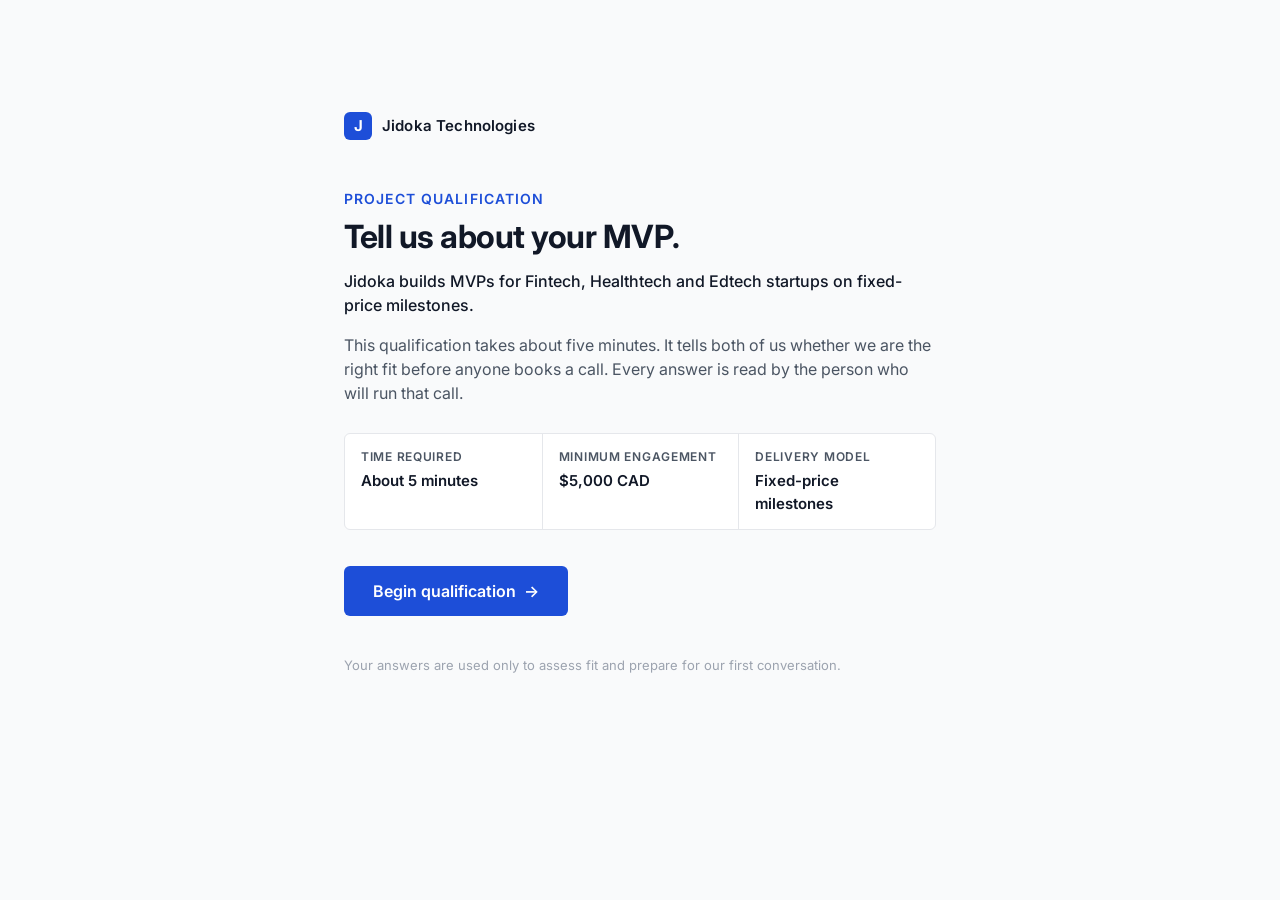
==== commit 1474163c: "Turn intake form into Jidoka lead qualification tollgate and LQP - Fit-check gates (industry, projec" ====
--- a/index.html
+++ b/index.html
@@ -3,762 +3,12 @@
 <head>
   <meta charset="UTF-8" />
   <meta name="viewport" content="width=device-width, initial-scale=1.0" />
-  <title>Let's shape what you're building</title>
-  <meta name="description" content="A quick, visual project intake — tell us what you're building in about 10 minutes." />
+  <title>Project Qualification — Jidoka Technologies</title>
+  <meta name="description" content="Jidoka builds MVPs for Fintech, Healthtech and Edtech startups. Start with a 5-minute project qualification." />
   <link rel="preconnect" href="https://fonts.googleapis.com" />
   <link rel="preconnect" href="https://fonts.gstatic.com" crossorigin />
   <link href="https://fonts.googleapis.com/css2?family=Inter:wght@400;500;600;700&display=swap" rel="stylesheet" />
-  <style>
-    /* =========================================================
-       DESIGN TOKENS
-       ========================================================= */
-    :root {
-      --bg-base: #FAFAF8;
-      --bg-card: #FFFFFF;
-      --accent-primary: #5B4BFF;
-      --accent-primary-hover: #4A3AF0;
-      --accent-tint: #5B4BFF10;
-      --accent-tint-strong: #5B4BFF1F;
-      --accent-secondary: #FF6B6B;
-      --success: #10B981;
-      --text-primary: #0F0F0F;
-      --text-secondary: #6B7280;
-      --border: #E5E7EB;
-
-      --radius-sm: 8px;
-      --radius-md: 12px;
-      --radius-pill: 9999px;
-
-      --space-section: 48px;
-      --space-question: 24px;
-      --space-card: 12px;
-
-      --shadow-hover: 0 6px 20px -8px rgba(91, 75, 255, 0.35);
-      --shadow-soft: 0 1px 2px rgba(15, 15, 15, 0.04), 0 4px 16px -6px rgba(15, 15, 15, 0.08);
-
-      --ease-out: cubic-bezier(0.22, 1, 0.36, 1);
-      --font: "Inter", system-ui, -apple-system, "Segoe UI", Roboto, "Helvetica Neue", Arial, sans-serif;
-    }
-
-    *, *::before, *::after { box-sizing: border-box; }
-
-    html, body {
-      margin: 0;
-      padding: 0;
-      background: var(--bg-base);
-      color: var(--text-primary);
-      font-family: var(--font);
-      font-size: 16px;
-      line-height: 1.55;
-      -webkit-font-smoothing: antialiased;
-      -moz-osx-font-smoothing: grayscale;
-    }
-
-    body { min-height: 100vh; overflow-x: hidden; }
-
-    /* =========================================================
-       PROGRESS BAR
-       ========================================================= */
-    .progress {
-      position: fixed;
-      top: 0; left: 0; right: 0;
-      z-index: 50;
-      background: rgba(250, 250, 248, 0.88);
-      backdrop-filter: saturate(160%) blur(8px);
-      -webkit-backdrop-filter: saturate(160%) blur(8px);
-      transform: translateY(-100%);
-      transition: transform 0.45s var(--ease-out);
-    }
-    .progress.is-visible { transform: translateY(0); }
-
-    .progress__track {
-      height: 4px;
-      width: 100%;
-      background: var(--border);
-      overflow: hidden;
-    }
-    .progress__fill {
-      height: 100%;
-      width: 0%;
-      background: linear-gradient(90deg, var(--accent-primary), #7B6DFF);
-      border-radius: 0 var(--radius-pill) var(--radius-pill) 0;
-      transition: width 0.6s var(--ease-out);
-    }
-    .progress__meta {
-      max-width: 640px;
-      margin: 0 auto;
-      padding: 10px 24px;
-      display: flex;
-      align-items: center;
-      justify-content: space-between;
-      font-size: 14px;
-      color: var(--text-secondary);
-    }
-    .progress__label { font-weight: 600; color: var(--text-primary); }
-    .progress__saved {
-      display: inline-flex;
-      align-items: center;
-      gap: 6px;
-      opacity: 0;
-      transition: opacity 0.3s ease;
-    }
-    .progress__saved.is-visible { opacity: 1; }
-    .progress__saved::before {
-      content: "";
-      width: 8px; height: 8px;
-      border-radius: 50%;
-      background: var(--success);
-    }
-
-    /* =========================================================
-       LAYOUT
-       ========================================================= */
-    .shell {
-      max-width: 640px;
-      margin: 0 auto;
-      padding: 80px 24px;
-      min-height: 100vh;
-    }
-
-    .screen {
-      display: none;
-      outline: none;
-    }
-    .screen.is-active { display: block; }
-    .screen.is-entering { animation: screenIn 0.55s var(--ease-out) both; }
-    .screen.is-entering-back { animation: screenInBack 0.55s var(--ease-out) both; }
-    .screen.is-leaving { display: block; animation: screenOut 0.28s ease-in both; }
-    .screen.is-leaving-back { display: block; animation: screenOutBack 0.28s ease-in both; }
-
-    @keyframes screenIn {
-      from { opacity: 0; transform: translateY(24px); }
-      to   { opacity: 1; transform: translateY(0); }
-    }
-    @keyframes screenInBack {
-      from { opacity: 0; transform: translateY(-24px); }
-      to   { opacity: 1; transform: translateY(0); }
-    }
-    @keyframes screenOut {
-      from { opacity: 1; transform: translateY(0); }
-      to   { opacity: 0; transform: translateY(-16px); }
-    }
-    @keyframes screenOutBack {
-      from { opacity: 1; transform: translateY(0); }
-      to   { opacity: 0; transform: translateY(16px); }
-    }
-
-    /* Stagger children of an entering screen */
-    .screen.is-entering .stagger > *,
-    .screen.is-entering-back .stagger > * {
-      animation: fadeUp 0.6s var(--ease-out) both;
-    }
-    .stagger > *:nth-child(1) { animation-delay: 0.04s; }
-    .stagger > *:nth-child(2) { animation-delay: 0.10s; }
-    .stagger > *:nth-child(3) { animation-delay: 0.16s; }
-    .stagger > *:nth-child(4) { animation-delay: 0.22s; }
-    .stagger > *:nth-child(5) { animation-delay: 0.28s; }
-    .stagger > *:nth-child(6) { animation-delay: 0.34s; }
-    .stagger > *:nth-child(7) { animation-delay: 0.40s; }
-
-    @keyframes fadeUp {
-      from { opacity: 0; transform: translateY(12px); }
-      to   { opacity: 1; transform: translateY(0); }
-    }
-
-    /* =========================================================
-       TYPOGRAPHY
-       ========================================================= */
-    h1, h2 {
-      font-weight: 700;
-      font-size: 32px;
-      line-height: 1.2;
-      letter-spacing: -0.02em;
-      margin: 0 0 16px;
-    }
-    .subhead, .question__label {
-      font-weight: 600;
-      font-size: 18px;
-      line-height: 1.4;
-      letter-spacing: -0.01em;
-    }
-    p { margin: 0 0 16px; }
-    .helper {
-      font-size: 14px;
-      color: var(--text-secondary);
-      line-height: 1.5;
-    }
-    .lede { color: var(--text-secondary); }
-    .lede strong { color: var(--text-primary); font-weight: 600; }
-
-    /* =========================================================
-       SECTION HEADER
-       ========================================================= */
-    .section-head { margin-bottom: var(--space-section); }
-    .section-emoji {
-      display: inline-flex;
-      align-items: center;
-      justify-content: center;
-      width: 64px; height: 64px;
-      font-size: 36px;
-      line-height: 1;
-      border-radius: var(--radius-md);
-      background: var(--bg-card);
-      border: 1px solid var(--border);
-      box-shadow: var(--shadow-soft);
-      margin-bottom: 20px;
-      animation: wiggle 3.6s ease-in-out 0.8s infinite;
-      transform-origin: 50% 80%;
-    }
-    @keyframes wiggle {
-      0%, 86%, 100% { transform: rotate(0deg); }
-      89% { transform: rotate(-9deg); }
-      93% { transform: rotate(8deg); }
-      96% { transform: rotate(-4deg); }
-    }
-    .section-kicker {
-      display: block;
-      font-size: 14px;
-      font-weight: 600;
-      color: var(--accent-primary);
-      letter-spacing: 0.02em;
-      margin-bottom: 8px;
-    }
-
-    /* =========================================================
-       QUESTIONS
-       ========================================================= */
-    .question {
-      margin-bottom: var(--space-question);
-      padding-bottom: var(--space-question);
-    }
-    .question + .question { padding-top: 0; }
-    .question__label {
-      display: block;
-      margin: 0 0 6px;
-      color: var(--text-primary);
-    }
-    .question__label .req {
-      color: var(--accent-secondary);
-      margin-left: 2px;
-    }
-    .question__label .opt {
-      font-weight: 400;
-      font-size: 14px;
-      color: var(--text-secondary);
-      margin-left: 6px;
-    }
-    .question__aside {
-      display: block;
-      font-weight: 400;
-      font-size: 14px;
-      color: var(--text-secondary);
-      margin-top: 4px;
-    }
-    .question__body { margin-top: 14px; }
-    fieldset.question { border: 0; padding-left: 0; padding-right: 0; margin-left: 0; margin-right: 0; min-width: 0; }
-    fieldset.question legend { padding: 0; }
-
-    /* =========================================================
-       TEXT INPUTS
-       ========================================================= */
-    .input, .textarea {
-      display: block;
-      width: 100%;
-      font: inherit;
-      font-size: 16px;
-      color: var(--text-primary);
-      background: var(--bg-card);
-      border: 1px solid var(--border);
-      border-radius: var(--radius-md);
-      padding: 14px 16px;
-      transition: border-color 0.2s ease, box-shadow 0.2s ease, background 0.2s ease;
-      -webkit-appearance: none;
-      appearance: none;
-    }
-    .input { min-height: 52px; }
-    .textarea {
-      min-height: 120px;
-      resize: vertical;
-      line-height: 1.55;
-    }
-    .input::placeholder, .textarea::placeholder { color: #A3A8B3; }
-    .input:hover, .textarea:hover { border-color: #C9CCD3; }
-    .input:focus, .textarea:focus {
-      outline: none;
-      border-color: var(--accent-primary);
-      box-shadow: 0 0 0 3px var(--accent-tint-strong);
-    }
-    .question.has-error .input,
-    .question.has-error .textarea {
-      border-color: var(--accent-secondary);
-      box-shadow: 0 0 0 3px #FF6B6B1F;
-    }
-
-    /* =========================================================
-       OPTION CARDS
-       ========================================================= */
-    .cards {
-      display: grid;
-      gap: var(--space-card);
-    }
-    .cards--2 { grid-template-columns: repeat(2, minmax(0, 1fr)); }
-    .cards--3 { grid-template-columns: repeat(3, minmax(0, 1fr)); }
-    .cards--stack { grid-template-columns: 1fr; }
-    /* 3 + 2 grid: 6-col base, first three span 2, last two span 3 */
-    .cards--3-2 { grid-template-columns: repeat(6, minmax(0, 1fr)); }
-    .cards--3-2 > .card:nth-child(-n+3) { grid-column: span 2; }
-    .cards--3-2 > .card:nth-child(n+4) { grid-column: span 3; }
-
-    .card {
-      position: relative;
-      display: flex;
-      flex-direction: column;
-      align-items: flex-start;
-      gap: 10px;
-      width: 100%;
-      text-align: left;
-      font: inherit;
-      color: var(--text-primary);
-      background: var(--bg-card);
-      border: 1px solid var(--border);
-      border-radius: var(--radius-md);
-      padding: 20px;
-      cursor: pointer;
-      transition:
-        border-color 0.2s ease,
-        box-shadow 0.25s ease,
-        background-color 0.2s ease,
-        transform 0.2s var(--ease-out);
-      -webkit-tap-highlight-color: transparent;
-      user-select: none;
-    }
-    .card:hover {
-      border-color: var(--accent-primary);
-      box-shadow: var(--shadow-hover);
-      transform: translateY(-2px);
-    }
-    .card:active { transform: translateY(0) scale(0.985); }
-    .card:focus { outline: none; }
-    .card:focus-visible {
-      outline: 2px solid var(--accent-primary);
-      outline-offset: 3px;
-    }
-    .card[aria-checked="true"] {
-      border-color: var(--accent-primary);
-      box-shadow: inset 0 0 0 1px var(--accent-primary);
-      background: var(--accent-tint);
-    }
-    .card[aria-checked="true"]:hover { box-shadow: inset 0 0 0 1px var(--accent-primary), var(--shadow-hover); }
-
-    .card__emoji {
-      font-size: 34px;
-      line-height: 1;
-      display: inline-block;
-      transition: transform 0.35s var(--ease-out);
-    }
-    .card:hover .card__emoji { transform: scale(1.08) rotate(-4deg); }
-    .card[aria-checked="true"] .card__emoji { animation: pop 0.45s var(--ease-out); }
-    @keyframes pop {
-      0%   { transform: scale(1); }
-      40%  { transform: scale(1.25) rotate(-6deg); }
-      100% { transform: scale(1); }
-    }
-
-    .card__text { display: flex; flex-direction: column; gap: 2px; min-width: 0; }
-    .card__title { font-weight: 600; font-size: 16px; line-height: 1.35; }
-    .card__desc { font-size: 14px; color: var(--text-secondary); line-height: 1.45; }
-
-    /* Horizontal (row) card variant for vertical lists */
-    .card--row {
-      flex-direction: row;
-      align-items: center;
-      gap: 16px;
-      padding: 18px 20px;
-      padding-right: 56px;
-    }
-    .card--row .card__emoji { font-size: 32px; flex-shrink: 0; }
-
-    /* Compact centered tiles (feature grid) */
-    .card--tile {
-      align-items: center;
-      text-align: center;
-      padding: 20px 12px;
-      gap: 8px;
-    }
-    .card--tile .card__title { font-size: 15px; }
-
-    /* Check indicator */
-    .card__check {
-      position: absolute;
-      top: 12px; right: 12px;
-      width: 22px; height: 22px;
-      border-radius: var(--radius-pill);
-      border: 1.5px solid var(--border);
-      background: var(--bg-card);
-      display: flex;
-      align-items: center;
-      justify-content: center;
-      transition: all 0.25s var(--ease-out);
-    }
-    .card--row .card__check { top: 50%; right: 20px; transform: translateY(-50%); }
-    .card__check svg {
-      width: 12px; height: 12px;
-      stroke: #fff;
-      stroke-width: 3;
-      fill: none;
-      stroke-dasharray: 20;
-      stroke-dashoffset: 20;
-      transition: stroke-dashoffset 0.3s var(--ease-out) 0.05s;
-    }
-    .card[role="checkbox"] .card__check { border-radius: 6px; }
-    .card[aria-checked="true"] .card__check {
-      background: var(--accent-primary);
-      border-color: var(--accent-primary);
-    }
-    .card[aria-checked="true"] .card__check svg { stroke-dashoffset: 0; }
-
-    /* Conditional reveal */
-    .reveal {
-      display: grid;
-      grid-template-rows: 0fr;
-      opacity: 0;
-      transition: grid-template-rows 0.4s var(--ease-out), opacity 0.3s ease, margin-top 0.4s var(--ease-out);
-      margin-top: 0;
-    }
-    .reveal > .reveal__inner { overflow: hidden; }
-    .reveal.is-open {
-      grid-template-rows: 1fr;
-      opacity: 1;
-      margin-top: var(--space-card);
-    }
-    .reveal .input { margin: 2px; width: calc(100% - 4px); }
-
-    /* Selection counter */
-    .counter {
-      display: inline-flex;
-      align-items: center;
-      gap: 8px;
-      margin-top: 14px;
-      font-size: 14px;
-      color: var(--text-secondary);
-      min-height: 22px;
-    }
-    .counter strong { color: var(--accent-primary); font-weight: 600; }
-    .counter.bump strong { animation: pop 0.4s var(--ease-out); display: inline-block; }
-
-    /* =========================================================
-       ERROR MESSAGE
-       ========================================================= */
-    .error {
-      display: grid;
-      grid-template-rows: 0fr;
-      opacity: 0;
-      transition: grid-template-rows 0.3s var(--ease-out), opacity 0.25s ease, margin-top 0.3s ease;
-      margin-top: 0;
-      font-size: 14px;
-      font-weight: 500;
-      color: #E04848;
-    }
-    .error > span { overflow: hidden; }
-    .question.has-error .error {
-      grid-template-rows: 1fr;
-      opacity: 1;
-      margin-top: 10px;
-    }
-    .question.shake .question__body { animation: shake 0.4s ease; }
-    @keyframes shake {
-      0%, 100% { transform: translateX(0); }
-      20% { transform: translateX(-6px); }
-      40% { transform: translateX(5px); }
-      60% { transform: translateX(-3px); }
-      80% { transform: translateX(2px); }
-    }
-
-    /* =========================================================
-       BUTTONS / NAV
-       ========================================================= */
-    .nav {
-      display: flex;
-      align-items: center;
-      justify-content: space-between;
-      gap: 12px;
-      margin-top: var(--space-section);
-    }
-    .btn {
-      display: inline-flex;
-      align-items: center;
-      justify-content: center;
-      gap: 8px;
-      min-height: 48px;
-      padding: 0 28px;
-      font: inherit;
-      font-size: 16px;
-      font-weight: 600;
-      border-radius: var(--radius-pill);
-      border: 0;
-      cursor: pointer;
-      transition: background-color 0.2s ease, transform 0.2s var(--ease-out), box-shadow 0.25s ease, color 0.2s ease;
-      -webkit-tap-highlight-color: transparent;
-      text-decoration: none;
-    }
-    .btn:focus { outline: none; }
-    .btn:focus-visible {
-      outline: 2px solid var(--accent-primary);
-      outline-offset: 3px;
-    }
-    .btn--primary {
-      background: var(--accent-primary);
-      color: #fff;
-      box-shadow: 0 6px 18px -8px rgba(91, 75, 255, 0.6);
-    }
-    .btn--primary:hover {
-      background: var(--accent-primary-hover);
-      transform: translateY(-1px);
-      box-shadow: 0 10px 24px -10px rgba(91, 75, 255, 0.7);
-    }
-    .btn--primary:active { transform: translateY(0) scale(0.98); }
-    .btn--primary .arrow { display: inline-block; transition: transform 0.25s var(--ease-out); }
-    .btn--primary:hover .arrow { transform: translateX(4px); }
-    .btn--primary[disabled] { opacity: 0.7; cursor: progress; }
-
-    .btn--ghost {
-      background: transparent;
-      color: var(--text-secondary);
-      padding: 0 16px;
-    }
-    .btn--ghost:hover { color: var(--text-primary); background: #F0F0EC; }
-
-    .btn--lg { min-height: 56px; padding: 0 36px; font-size: 17px; }
-
-    .kbd-hint {
-      font-size: 13px;
-      color: var(--text-secondary);
-      margin-left: auto;
-      margin-right: 4px;
-    }
-    .kbd-hint kbd {
-      font-family: inherit;
-      font-size: 12px;
-      font-weight: 600;
-      padding: 2px 6px;
-      border-radius: 6px;
-      border: 1px solid var(--border);
-      background: var(--bg-card);
-    }
-
-    /* =========================================================
-       WELCOME
-       ========================================================= */
-    .hero-illustration {
-      width: 100%;
-      aspect-ratio: 16 / 9;
-      border-radius: var(--radius-md);
-      background: var(--bg-card);
-      border: 1px solid var(--border);
-      box-shadow: var(--shadow-soft);
-      overflow: hidden;
-      margin-bottom: 40px;
-    }
-    .hero-illustration svg { display: block; width: 100%; height: 100%; }
-
-    .float-a { animation: floatA 6s ease-in-out infinite; transform-box: fill-box; transform-origin: center; }
-    .float-b { animation: floatB 7s ease-in-out infinite; transform-box: fill-box; transform-origin: center; }
-    .float-c { animation: floatA 5s ease-in-out 1s infinite; transform-box: fill-box; transform-origin: center; }
-    .draw-line {
-      stroke-dasharray: 160;
-      stroke-dashoffset: 160;
-      animation: draw 3.2s var(--ease-out) 0.6s infinite alternate;
-    }
-    .pencil { animation: pencil 3.2s var(--ease-out) 0.6s infinite alternate; }
-    @keyframes floatA { 0%,100% { transform: translateY(0); } 50% { transform: translateY(-6px); } }
-    @keyframes floatB { 0%,100% { transform: translateY(0) rotate(0); } 50% { transform: translateY(5px) rotate(6deg); } }
-    @keyframes draw { to { stroke-dashoffset: 0; } }
-    @keyframes pencil { from { transform: translate(0, 0); } to { transform: translate(64px, -10px); } }
-
-    .welcome h1 { font-size: 32px; margin-bottom: 20px; }
-    .welcome .lede p { font-size: 16px; }
-    .welcome .lede p:first-child { font-size: 18px; font-weight: 600; color: var(--text-primary); }
-
-    .meta-row {
-      display: flex;
-      flex-wrap: wrap;
-      gap: 10px;
-      margin: 28px 0 40px;
-      padding: 0;
-      list-style: none;
-    }
-    .meta-row li {
-      display: inline-flex;
-      align-items: center;
-      gap: 8px;
-      padding: 8px 14px;
-      border-radius: var(--radius-pill);
-      background: var(--bg-card);
-      border: 1px solid var(--border);
-      font-size: 14px;
-      font-weight: 500;
-      color: var(--text-primary);
-    }
-    .meta-row .meta-emoji { font-size: 16px; line-height: 1; }
-
-    .resume-note {
-      margin-top: 16px;
-      font-size: 14px;
-      color: var(--text-secondary);
-    }
-    .resume-note button {
-      font: inherit;
-      color: var(--accent-primary);
-      background: none;
-      border: 0;
-      padding: 0;
-      cursor: pointer;
-      font-weight: 600;
-      text-decoration: underline;
-      text-underline-offset: 3px;
-    }
-    .resume-note button:focus-visible { outline: 2px solid var(--accent-primary); outline-offset: 2px; border-radius: 4px; }
-
-    /* =========================================================
-       CLOSING
-       ========================================================= */
-    .closing { text-align: left; }
-    .closing .hero-illustration { aspect-ratio: 16 / 7; }
-    .closing h1 { margin-bottom: 20px; }
-    .closing .ps {
-      margin-top: 20px;
-      font-size: 14px;
-      color: var(--text-secondary);
-    }
-    .sent-state {
-      display: none;
-      align-items: center;
-      gap: 12px;
-      margin-top: 20px;
-      padding: 16px 18px;
-      border-radius: var(--radius-md);
-      background: #10B98112;
-      border: 1px solid #10B98140;
-      color: #065F46;
-      font-weight: 500;
-      animation: fadeUp 0.5s var(--ease-out) both;
-    }
-    .sent-state.is-visible { display: flex; }
-    .sent-state .tick {
-      flex-shrink: 0;
-      width: 28px; height: 28px;
-      border-radius: 50%;
-      background: var(--success);
-      display: flex; align-items: center; justify-content: center;
-    }
-    .sent-state .tick svg { width: 14px; height: 14px; stroke: #fff; stroke-width: 3; fill: none; }
-    .closing-actions { display: flex; flex-wrap: wrap; gap: 12px; align-items: center; }
-
-    .summary {
-      margin-top: 40px;
-      border: 1px solid var(--border);
-      border-radius: var(--radius-md);
-      background: var(--bg-card);
-      overflow: hidden;
-    }
-    .summary summary {
-      cursor: pointer;
-      padding: 16px 20px;
-      font-weight: 600;
-      list-style: none;
-      display: flex;
-      justify-content: space-between;
-      align-items: center;
-    }
-    .summary summary::-webkit-details-marker { display: none; }
-    .summary summary::after { content: "＋"; color: var(--text-secondary); transition: transform 0.25s ease; }
-    .summary[open] summary::after { transform: rotate(45deg); }
-    .summary summary:focus-visible { outline: 2px solid var(--accent-primary); outline-offset: -2px; border-radius: var(--radius-md); }
-    .summary dl { margin: 0; padding: 0 20px 20px; }
-    .summary dt { font-size: 13px; color: var(--text-secondary); margin-top: 14px; }
-    .summary dd { margin: 2px 0 0; font-size: 15px; white-space: pre-wrap; word-break: break-word; }
-    .summary .edit-link {
-      font: inherit; font-size: 13px; color: var(--accent-primary); background: none; border: 0; padding: 0; margin-left: 6px; cursor: pointer; font-weight: 600;
-    }
-
-    /* Confetti */
-    .confetti {
-      position: fixed;
-      inset: 0;
-      pointer-events: none;
-      z-index: 60;
-      overflow: hidden;
-    }
-    .confetti i {
-      position: absolute;
-      top: -16px;
-      width: 9px; height: 14px;
-      border-radius: 3px;
-      opacity: 0.95;
-      animation: confettiFall linear forwards;
-    }
-    @keyframes confettiFall {
-      to { transform: translate3d(var(--dx, 0), 110vh, 0) rotate(var(--rot, 540deg)); opacity: 0.9; }
-    }
-
-    /* Screen-reader only */
-    .sr-only {
-      position: absolute !important;
-      width: 1px; height: 1px;
-      padding: 0; margin: -1px;
-      overflow: hidden;
-      clip: rect(0, 0, 0, 0);
-      white-space: nowrap;
-      border: 0;
-    }
-
-    /* =========================================================
-       RESPONSIVE (mobile-first collapse below 640px)
-       ========================================================= */
-    @media (max-width: 639px) {
-      .shell { padding: 40px 16px; }
-      .progress ~ .shell { padding-top: 88px; }
-      h1, h2 { font-size: 28px; }
-      .welcome h1 { font-size: 28px; }
-      .cards--2, .cards--3, .cards--3-2 { grid-template-columns: 1fr; }
-      .cards--3-2 > .card:nth-child(n) { grid-column: auto; }
-      .card, .card--tile {
-        flex-direction: row;
-        align-items: center;
-        text-align: left;
-        justify-content: flex-start;
-        padding: 16px 56px 16px 20px;
-        gap: 14px;
-      }
-      .card .card__check { top: 50%; transform: translateY(-50%); right: 20px; }
-      .card .card__emoji { font-size: 32px; flex-shrink: 0; }
-      .nav { flex-direction: column-reverse; align-items: stretch; }
-      .nav .btn { width: 100%; }
-      .kbd-hint { display: none; }
-      .btn--lg { width: 100%; }
-      .closing-actions { flex-direction: column; align-items: stretch; }
-      .closing-actions .btn { width: 100%; }
-      .meta-row li { font-size: 13px; }
-    }
-
-    @media (min-width: 640px) {
-      .progress ~ .shell { padding-top: 120px; }
-    }
-
-    /* Features grid stays 3-col on desktop; slightly smaller tiles on mid widths */
-    @media (min-width: 640px) and (max-width: 720px) {
-      .card--tile { padding: 18px 8px; }
-    }
-
-    @media (prefers-reduced-motion: reduce) {
-      *, *::before, *::after {
-        animation-duration: 0.001ms !important;
-        animation-iteration-count: 1 !important;
-        transition-duration: 0.001ms !important;
-      }
-      .confetti { display: none; }
-    }
-  </style>
+  <link rel="stylesheet" href="css/styles.css" />
 </head>
 <body>
 
@@ -770,7 +20,7 @@
       <div class="progress__fill" id="progressFill"></div>
     </div>
     <div class="progress__meta">
-      <span class="progress__label" id="progressLabel">Step 1 of 6</span>
+      <span class="progress__label" id="progressLabel">Step 1 of 5</span>
       <span class="progress__saved" id="savedIndicator">Saved</span>
     </div>
   </div>
@@ -778,1073 +28,482 @@
 
   <main class="shell">
     <form id="intakeForm" novalidate autocomplete="on">
+      <!-- Spam trap: real people never see or fill this -->
+      <input type="text" name="_gotcha" id="q-gotcha" tabindex="-1" autocomplete="off" aria-hidden="true" style="position:absolute;left:-9999px;width:1px;height:1px;opacity:0" />
 
       <!-- =========================================================
            SCREEN 0 — WELCOME
            ========================================================= -->
       <section class="screen welcome is-active" data-screen="0" aria-labelledby="h-welcome" tabindex="-1">
-        <div class="stagger">
-          <div class="hero-illustration" role="img" aria-label="Illustration of two people sketching a product interface together on a tablet">
-            <svg viewBox="0 0 640 360" xmlns="http://www.w3.org/2000/svg" aria-hidden="true" focusable="false">
-              <rect width="640" height="360" fill="#FFFFFF"/>
-              <!-- soft background blobs -->
-              <circle cx="120" cy="80" r="70" fill="#5B4BFF" opacity="0.06"/>
-              <circle cx="540" cy="290" r="90" fill="#FF6B6B" opacity="0.07"/>
-              <!-- floating shapes -->
-              <g class="float-a"><circle cx="92" cy="96" r="10" fill="#FF6B6B"/></g>
-              <g class="float-b"><rect x="530" y="60" width="22" height="22" rx="6" fill="#5B4BFF" opacity="0.85"/></g>
-              <g class="float-c"><path d="M560 170 l10 -18 l10 18 z" fill="#FF6B6B" opacity="0.8"/></g>
-              <g class="float-a"><circle cx="70" cy="260" r="6" fill="#5B4BFF" opacity="0.5"/></g>
-
-              <!-- table -->
-              <rect x="100" y="282" width="440" height="14" rx="7" fill="#E5E7EB"/>
-
-              <!-- Person left (indigo) -->
-              <g>
-                <path d="M120 282 C120 220 150 196 186 196 C222 196 246 222 246 282 Z" fill="#5B4BFF"/>
-                <circle cx="186" cy="160" r="30" fill="#F5C6A5"/>
-                <path d="M156 156 C156 128 214 124 216 154 C206 142 176 140 156 156 Z" fill="#1F1B4D"/>
-                <!-- arm to tablet -->
-                <path d="M226 236 C250 246 268 252 290 254" stroke="#5B4BFF" stroke-width="18" stroke-linecap="round" fill="none"/>
-                <circle cx="292" cy="254" r="9" fill="#F5C6A5"/>
-              </g>
-
-              <!-- Person right (coral) -->
-              <g>
-                <path d="M394 282 C394 222 420 196 456 196 C492 196 520 220 520 282 Z" fill="#FF6B6B"/>
-                <circle cx="456" cy="160" r="30" fill="#C98E6B"/>
-                <path d="M426 160 C422 124 492 120 488 162 C480 140 446 136 426 160 Z" fill="#2A1A14"/>
-                <circle cx="486" cy="150" r="10" fill="#2A1A14"/>
-                <!-- arm pointing -->
-                <path d="M410 238 C392 246 376 248 362 246" stroke="#FF6B6B" stroke-width="18" stroke-linecap="round" fill="none"/>
-                <circle cx="358" cy="246" r="9" fill="#C98E6B"/>
-              </g>
-
-              <!-- Tablet -->
-              <g>
-                <rect x="250" y="190" width="150" height="96" rx="12" fill="#0F0F0F"/>
-                <rect x="258" y="198" width="134" height="80" rx="7" fill="#FAFAF8"/>
-                <!-- UI sketch -->
-                <rect x="266" y="206" width="54" height="8" rx="4" fill="#5B4BFF"/>
-                <rect x="266" y="220" width="36" height="5" rx="2.5" fill="#E5E7EB"/>
-                <rect x="330" y="206" width="54" height="40" rx="6" fill="#5B4BFF" opacity="0.12"/>
-                <rect x="266" y="232" width="56" height="14" rx="7" fill="#FF6B6B" opacity="0.85"/>
-                <path class="draw-line" d="M268 262 C290 252 300 270 320 258 S350 252 380 262" stroke="#5B4BFF" stroke-width="3" stroke-linecap="round" fill="none"/>
-                <!-- pencil tip -->
-                <g class="pencil">
-                  <path d="M312 256 l10 -16 l6 4 l-10 16 z" fill="#FF6B6B"/>
-                  <path d="M312 256 l6 4 l-7 3 z" fill="#0F0F0F"/>
-                </g>
-              </g>
-
-              <!-- sparkle -->
-              <g class="float-c">
-                <path d="M326 140 l4 10 l10 4 l-10 4 l-4 10 l-4 -10 l-10 -4 l10 -4 z" fill="#5B4BFF"/>
-              </g>
-            </svg>
-          </div>
-
-          <h1 id="h-welcome">Let's shape what you're building.</h1>
+        <div class="fade">
+          <div class="brand">
+            <span class="brand__mark" aria-hidden="true">J</span>
+            <span class="brand__name">Jidoka Technologies</span>
+          </div>
+
+          <span class="section-kicker">Project qualification</span>
+          <h1 id="h-welcome">Tell us about your MVP.</h1>
 
           <div class="lede">
-            <p>This isn't a form. It's the first chapter.</p>
-            <p>I'm going to ask you a few questions that help me understand the world you're building. There are no wrong answers, no trick questions, and nothing is set in stone. Think of this as us sketching on a napkin together.</p>
-            <p>Takes about 10–12 minutes. Grab a coffee. Let's go.</p>
-          </div>
-
-          <ul class="meta-row" aria-label="What to expect">
-            <li><span class="meta-emoji" aria-hidden="true">⏱</span> About 10 minutes</li>
-            <li><span class="meta-emoji" aria-hidden="true">✏️</span> No wrong answers</li>
-            <li><span class="meta-emoji" aria-hidden="true">🔄</span> Change anything later</li>
-          </ul>
+            <p>Jidoka builds MVPs for Fintech, Healthtech and Edtech startups on fixed-price milestones.</p>
+            <p>This qualification takes about five minutes. It tells both of us whether we are the right fit before anyone books a call. Every answer is read by the person who will run that call.</p>
+          </div>
+
+          <dl class="terms" aria-label="Engagement terms">
+            <div><dt>Time required</dt><dd>About 5 minutes</dd></div>
+            <div><dt>Minimum engagement</dt><dd>$5,000 CAD</dd></div>
+            <div><dt>Delivery model</dt><dd>Fixed-price milestones</dd></div>
+          </dl>
 
           <div>
-            <button type="button" class="btn btn--primary btn--lg" data-action="start">Start <span class="arrow" aria-hidden="true">→</span></button>
+            <button type="button" class="btn btn--primary btn--lg" data-action="start">Begin qualification <span class="arrow" aria-hidden="true">→</span></button>
             <p class="resume-note" id="resumeNote" hidden>
-              Welcome back — your answers are saved. <button type="button" data-action="resume">Pick up where you left off</button>
+              Your previous answers are saved. <button type="button" data-action="resume">Resume where you left off</button>
             </p>
           </div>
-        </div>
-      </section>
-
-      <!-- =========================================================
-           SCREEN 1 — THE BASICS
+
+          <p class="fineprint">Your answers are used only to assess fit and prepare for our first conversation.</p>
+        </div>
+      </section>
+
+      <!-- =========================================================
+           SCREEN 1 — CONTACT
            ========================================================= -->
       <section class="screen" data-screen="1" data-step="1" aria-labelledby="h-s1" tabindex="-1">
-        <div class="stagger">
+        <div class="fade">
           <header class="section-head">
-            <div class="section-emoji" aria-hidden="true">👋</div>
-            <span class="section-kicker">The basics</span>
-            <h2 id="h-s1">First, the easy stuff.</h2>
+            <span class="section-kicker">01 · Contact</span>
+            <h2 id="h-s1">Who are we speaking with?</h2>
           </header>
 
           <div class="question" data-question="name" data-required="true" data-type="text">
-            <label class="question__label" for="q-name">What's your name, and what should I call you when we talk?<span class="req" aria-hidden="true">*</span></label>
-            <div class="question__body">
-              <input class="input" id="q-name" name="name" type="text" autocomplete="name" placeholder="Sarah, or just 'S' if you're feeling mysterious." aria-required="true" aria-describedby="err-name" />
-            </div>
-            <div class="error" id="err-name" role="alert"><span>Just need this one to keep going →</span></div>
-          </div>
-
-          <div class="question" data-question="projectName" data-type="text">
-            <label class="question__label" for="q-projectName">What's the name of this thing we're building together?<span class="opt">Optional</span>
-              <span class="question__aside">It can be a working title. It can be silly. It can change tomorrow.</span>
-            </label>
-            <div class="question__body">
-              <input class="input" id="q-projectName" name="projectName" type="text" placeholder="&quot;Project Sunshine&quot; or &quot;The Big Idea&quot; or &quot;Sarah's Salon App&quot;" />
-            </div>
-          </div>
-
-          <fieldset class="question" data-question="platform" data-required="true" data-type="single">
-            <legend class="question__label" id="lbl-platform">What kind of platform are you imagining?<span class="req" aria-hidden="true">*</span></legend>
-            <div class="question__body">
-              <div class="cards cards--2" role="radiogroup" aria-labelledby="lbl-platform" aria-required="true" aria-describedby="err-platform">
-                <button type="button" class="card" role="radio" aria-checked="false" data-value="Website" aria-label="Website">
-                  <span class="card__emoji" aria-hidden="true">🌐</span>
-                  <span class="card__text"><span class="card__title">Website</span></span>
-                  <span class="card__check" aria-hidden="true"><svg viewBox="0 0 12 12"><path d="M2 6.5 L5 9 L10 3"/></svg></span>
-                </button>
-                <button type="button" class="card" role="radio" aria-checked="false" data-value="Mobile App" aria-label="Mobile App">
-                  <span class="card__emoji" aria-hidden="true">📱</span>
-                  <span class="card__text"><span class="card__title">Mobile App</span></span>
-                  <span class="card__check" aria-hidden="true"><svg viewBox="0 0 12 12"><path d="M2 6.5 L5 9 L10 3"/></svg></span>
-                </button>
-                <button type="button" class="card" role="radio" aria-checked="false" data-value="Both" aria-label="Both — website and mobile app">
-                  <span class="card__emoji" aria-hidden="true">🌐📱</span>
-                  <span class="card__text"><span class="card__title">Both</span></span>
-                  <span class="card__check" aria-hidden="true"><svg viewBox="0 0 12 12"><path d="M2 6.5 L5 9 L10 3"/></svg></span>
-                </button>
-                <button type="button" class="card" role="radio" aria-checked="false" data-value="Not sure yet" aria-label="Not sure yet">
-                  <span class="card__emoji" aria-hidden="true">🤷</span>
-                  <span class="card__text"><span class="card__title">Not sure yet</span></span>
-                  <span class="card__check" aria-hidden="true"><svg viewBox="0 0 12 12"><path d="M2 6.5 L5 9 L10 3"/></svg></span>
-                </button>
-              </div>
-            </div>
-            <div class="error" id="err-platform" role="alert"><span>Just need this one to keep going →</span></div>
-          </fieldset>
+            <label class="question__label" for="q-name">Full name<span class="req" aria-hidden="true">*</span></label>
+            <div class="question__body">
+              <input class="input" id="q-name" name="name" type="text" autocomplete="name" placeholder="Dami Adeyemi" aria-required="true" aria-describedby="err-name" />
+            </div>
+            <div class="error" id="err-name" role="alert"><span>Required.</span></div>
+          </div>
+
+          <div class="question" data-question="role" data-required="true" data-type="text">
+            <label class="question__label" for="q-role">Role / title<span class="req" aria-hidden="true">*</span></label>
+            <div class="question__body">
+              <input class="input" id="q-role" name="role" type="text" autocomplete="organization-title" placeholder="Co-founder &amp; CEO" aria-required="true" aria-describedby="err-role" />
+            </div>
+            <div class="error" id="err-role" role="alert"><span>Required.</span></div>
+          </div>
+
+          <div class="question" data-question="email" data-required="true" data-type="email">
+            <label class="question__label" for="q-email">Work email<span class="req" aria-hidden="true">*</span></label>
+            <div class="question__body">
+              <input class="input" id="q-email" name="email" type="email" inputmode="email" autocomplete="email" placeholder="dami@company.com" aria-required="true" aria-describedby="err-email" />
+            </div>
+            <div class="error" id="err-email" role="alert"><span>Enter a valid email address.</span></div>
+          </div>
+
+          <div class="question" data-question="company" data-required="true" data-type="text">
+            <label class="question__label" for="q-company">Company name<span class="req" aria-hidden="true">*</span></label>
+            <div class="question__body">
+              <input class="input" id="q-company" name="company" type="text" autocomplete="organization" placeholder="Tallyspring Inc." aria-required="true" aria-describedby="err-company" />
+            </div>
+            <div class="error" id="err-company" role="alert"><span>Required.</span></div>
+          </div>
+
+          <div class="question" data-question="source" data-type="select">
+            <label class="question__label" for="q-source">How did you hear about Jidoka?<span class="opt">Optional</span></label>
+            <div class="question__body">
+              <select class="select" id="q-source" name="source">
+                <option value="">Select…</option>
+                <option>Referral or past client</option>
+                <option>LinkedIn</option>
+                <option>Search engine</option>
+                <option>Newsletter or article</option>
+                <option>Lead magnet (checklist, calculator)</option>
+                <option>Agency directory</option>
+                <option>Other</option>
+              </select>
+            </div>
+          </div>
 
           <div class="nav">
             <button type="button" class="btn btn--ghost" data-action="back">← Back</button>
             <span class="kbd-hint">or press <kbd>Enter ↵</kbd></span>
-            <button type="button" class="btn btn--primary" data-action="next">Next <span class="arrow" aria-hidden="true">→</span></button>
-          </div>
-        </div>
-      </section>
-
-      <!-- =========================================================
-           SCREEN 2 — THE PROBLEM
-           ========================================================= -->
-      <section class="screen" data-screen="2" data-step="2" aria-labelledby="h-s2" tabindex="-1">
-        <div class="stagger">
+            <button type="button" class="btn btn--primary" data-action="next">Continue <span class="arrow" aria-hidden="true">→</span></button>
+          </div>
+        </div>
+      </section>
+
+      <!-- =========================================================
+           SCREEN 2 — FIT CHECK (THE GATEKEEPERS)
+           ========================================================= -->
+      <section class="screen" data-screen="2" data-step="2" data-gate="true" aria-labelledby="h-s2" tabindex="-1">
+        <div class="fade">
           <header class="section-head">
-            <div class="section-emoji" aria-hidden="true">🎯</div>
-            <span class="section-kicker">The problem</span>
-            <h2 id="h-s2">What's not working right now?</h2>
+            <span class="section-kicker">02 · Fit check</span>
+            <h2 id="h-s2">Three questions that decide fit.</h2>
+            <p class="helper">We work in a narrow lane so we can deliver well inside it. Answer accurately; there is no advantage in stretching.</p>
           </header>
 
+          <div class="question" data-question="industry" data-required="true" data-type="select">
+            <label class="question__label" for="q-industry">Industry<span class="req" aria-hidden="true">*</span></label>
+            <div class="question__body">
+              <select class="select" id="q-industry" name="industry" aria-required="true" aria-describedby="err-industry">
+                <option value="">Select industry…</option>
+                <option value="Fintech">Fintech</option>
+                <option value="Healthtech">Healthtech</option>
+                <option value="Edtech">Edtech</option>
+                <option value="Other">Other</option>
+              </select>
+            </div>
+            <div class="error" id="err-industry" role="alert"><span>Select an industry.</span></div>
+          </div>
+
+          <div class="question" data-question="projectType" data-required="true" data-type="select">
+            <label class="question__label" for="q-projectType">Project type<span class="req" aria-hidden="true">*</span></label>
+            <div class="question__body">
+              <select class="select" id="q-projectType" name="projectType" aria-required="true" aria-describedby="err-projectType">
+                <option value="">Select project type…</option>
+                <option value="New MVP">New MVP</option>
+                <option value="Legacy PHP">Legacy PHP</option>
+                <option value="Crypto/Blockchain">Crypto/Blockchain</option>
+                <option value="Other">Other</option>
+              </select>
+            </div>
+            <div class="error" id="err-projectType" role="alert"><span>Select a project type.</span></div>
+          </div>
+
+          <div class="question" data-question="budget" data-required="true" data-type="select">
+            <label class="question__label" for="q-budget">Budget<span class="req" aria-hidden="true">*</span>
+              <span class="question__aside">The amount set aside for this build, in Canadian dollars.</span>
+            </label>
+            <div class="question__body">
+              <select class="select" id="q-budget" name="budget" aria-required="true" aria-describedby="err-budget">
+                <option value="">Select budget range…</option>
+                <option value="Under $5,000 CAD">Under $5,000 CAD</option>
+                <option value="$5,000–$15,000 CAD">$5,000–$15,000 CAD</option>
+                <option value="$15,000+ CAD">$15,000+ CAD</option>
+              </select>
+            </div>
+            <div class="error" id="err-budget" role="alert"><span>Select a budget range.</span></div>
+          </div>
+
+          <div class="nav">
+            <button type="button" class="btn btn--ghost" data-action="back">← Back</button>
+            <button type="button" class="btn btn--primary" data-action="next">Continue <span class="arrow" aria-hidden="true">→</span></button>
+          </div>
+        </div>
+      </section>
+
+      <!-- =========================================================
+           SCREEN 3 — THE PROBLEM
+           ========================================================= -->
+      <section class="screen" data-screen="3" data-step="3" aria-labelledby="h-s3" tabindex="-1">
+        <div class="fade">
+          <header class="section-head">
+            <span class="section-kicker">03 · The problem</span>
+            <h2 id="h-s3">What needs solving, and why now?</h2>
+          </header>
+
           <div class="question" data-question="problem" data-required="true" data-type="text">
-            <label class="question__label" for="q-problem">What's the main problem you want this to solve?<span class="req" aria-hidden="true">*</span></label>
-            <div class="question__body">
-              <textarea class="textarea" id="q-problem" name="problem" rows="4" placeholder="e.g., &quot;I'm losing track of bookings in my DMs and missing sales.&quot; or &quot;My team wastes 2 hours a day on spreadsheets.&quot;" aria-required="true" aria-describedby="err-problem"></textarea>
-            </div>
-            <div class="error" id="err-problem" role="alert"><span>Just need this one to keep going →</span></div>
+            <label class="question__label" for="q-problem">The problem<span class="req" aria-hidden="true">*</span>
+              <span class="question__aside">What is broken today, who feels it, and what is prompting you to act now?</span>
+            </label>
+            <div class="question__body">
+              <textarea class="textarea" id="q-problem" name="problem" rows="4" placeholder="Freelancers can't see next month's cash flow. A credit-union pilot starts in January and we need a working product for it." aria-required="true" aria-describedby="err-problem"></textarea>
+            </div>
+            <div class="error" id="err-problem" role="alert"><span>Required.</span></div>
           </div>
 
           <fieldset class="question" data-question="currentSolution" data-required="true" data-type="single">
-            <legend class="question__label" id="lbl-current">How are you handling it today?<span class="req" aria-hidden="true">*</span></legend>
+            <legend class="question__label" id="lbl-current">Current solution<span class="req" aria-hidden="true">*</span></legend>
             <div class="question__body">
               <div class="cards cards--stack" role="radiogroup" aria-labelledby="lbl-current" aria-required="true" aria-describedby="err-currentSolution">
-                <button type="button" class="card card--row" role="radio" aria-checked="false" data-value="Duct tape and hope" aria-label="Duct tape and hope — WhatsApp, calls, sticky notes">
-                  <span class="card__emoji" aria-hidden="true">🧵</span>
-                  <span class="card__text"><span class="card__title">Duct tape and hope</span><span class="card__desc">WhatsApp, calls, sticky notes</span></span>
-                  <span class="card__check" aria-hidden="true"><svg viewBox="0 0 12 12"><path d="M2 6.5 L5 9 L10 3"/></svg></span>
-                </button>
-                <button type="button" class="card card--row" role="radio" aria-checked="false" data-value="The spreadsheet dungeon" aria-label="The spreadsheet dungeon — Excel or Sheets doing their best">
-                  <span class="card__emoji" aria-hidden="true">📊</span>
-                  <span class="card__text"><span class="card__title">The spreadsheet dungeon</span><span class="card__desc">Excel/Sheets doing their best</span></span>
-                  <span class="card__check" aria-hidden="true"><svg viewBox="0 0 12 12"><path d="M2 6.5 L5 9 L10 3"/></svg></span>
-                </button>
-                <button type="button" class="card card--row" role="radio" aria-checked="false" data-value="An old website" aria-label="An old website — It exists. It's tired. It works. Kind of.">
-                  <span class="card__emoji" aria-hidden="true">🏚️</span>
-                  <span class="card__text"><span class="card__title">An old website</span><span class="card__desc">It exists. It's tired. It works. Kind of.</span></span>
-                  <span class="card__check" aria-hidden="true"><svg viewBox="0 0 12 12"><path d="M2 6.5 L5 9 L10 3"/></svg></span>
-                </button>
-                <button type="button" class="card card--row" role="radio" aria-checked="false" data-value="Honestly, nothing yet" aria-label="Honestly, nothing yet — We're winging it">
-                  <span class="card__emoji" aria-hidden="true">🤷</span>
-                  <span class="card__text"><span class="card__title">Honestly, nothing yet</span><span class="card__desc">We're winging it</span></span>
-                  <span class="card__check" aria-hidden="true"><svg viewBox="0 0 12 12"><path d="M2 6.5 L5 9 L10 3"/></svg></span>
-                </button>
-                <button type="button" class="card card--row" role="radio" aria-checked="false" data-value="Something else" data-reveal="reveal-other" aria-label="Something else — tell me what you're using" aria-controls="reveal-other">
-                  <span class="card__emoji" aria-hidden="true">🧰</span>
-                  <span class="card__text"><span class="card__title">Something else</span><span class="card__desc">Tell me what it is</span></span>
+                <button type="button" class="card card--row" role="radio" aria-checked="false" data-value="Manual process">
+                  <span class="card__text"><span class="card__title">Manual process</span><span class="card__desc">Spreadsheets, email, documents</span></span>
+                  <span class="card__check" aria-hidden="true"><svg viewBox="0 0 12 12"><path d="M2 6.5 L5 9 L10 3"/></svg></span>
+                </button>
+                <button type="button" class="card card--row" role="radio" aria-checked="false" data-value="Off-the-shelf tool">
+                  <span class="card__text"><span class="card__title">Off-the-shelf tool</span><span class="card__desc">A SaaS product that no longer fits</span></span>
+                  <span class="card__check" aria-hidden="true"><svg viewBox="0 0 12 12"><path d="M2 6.5 L5 9 L10 3"/></svg></span>
+                </button>
+                <button type="button" class="card card--row" role="radio" aria-checked="false" data-value="Existing in-house product">
+                  <span class="card__text"><span class="card__title">Existing in-house product</span><span class="card__desc">A prototype or v0 we want to replace</span></span>
+                  <span class="card__check" aria-hidden="true"><svg viewBox="0 0 12 12"><path d="M2 6.5 L5 9 L10 3"/></svg></span>
+                </button>
+                <button type="button" class="card card--row" role="radio" aria-checked="false" data-value="Nothing yet">
+                  <span class="card__text"><span class="card__title">Nothing yet</span><span class="card__desc">A new product for a new market</span></span>
+                  <span class="card__check" aria-hidden="true"><svg viewBox="0 0 12 12"><path d="M2 6.5 L5 9 L10 3"/></svg></span>
+                </button>
+                <button type="button" class="card card--row" role="radio" aria-checked="false" data-value="Other" data-reveal="reveal-other" aria-controls="reveal-other">
+                  <span class="card__text"><span class="card__title">Other</span><span class="card__desc">Describe it below</span></span>
                   <span class="card__check" aria-hidden="true"><svg viewBox="0 0 12 12"><path d="M2 6.5 L5 9 L10 3"/></svg></span>
                 </button>
               </div>
               <div class="reveal" id="reveal-other" aria-hidden="true">
                 <div class="reveal__inner">
-                  <label class="sr-only" for="q-currentSolutionOther">Tell me what you're using.</label>
-                  <input class="input" id="q-currentSolutionOther" name="currentSolutionOther" type="text" placeholder="Tell me what you're using." tabindex="-1" />
+                  <label class="sr-only" for="q-currentSolutionOther">Describe your current solution.</label>
+                  <input class="input" id="q-currentSolutionOther" name="currentSolutionOther" type="text" placeholder="Describe your current solution." tabindex="-1" />
                 </div>
               </div>
             </div>
-            <div class="error" id="err-currentSolution" role="alert"><span>Just need this one to keep going →</span></div>
-          </fieldset>
-
-          <div class="question" data-question="sixMonths" data-type="text">
-            <label class="question__label" for="q-sixMonths">If this works perfectly, what changes in 6 months?<span class="opt">Optional</span></label>
-            <div class="question__body">
-              <textarea class="textarea" id="q-sixMonths" name="sixMonths" rows="4" placeholder="Dream a little."></textarea>
-            </div>
+            <div class="error" id="err-currentSolution" role="alert"><span>Select one.</span></div>
+          </fieldset>
+
+          <div class="question" data-question="sixMonths" data-required="true" data-type="text">
+            <label class="question__label" for="q-sixMonths">6-month vision<span class="req" aria-hidden="true">*</span>
+              <span class="question__aside">If the MVP works, what is measurably different six months after launch?</span>
+            </label>
+            <div class="question__body">
+              <textarea class="textarea" id="q-sixMonths" name="sixMonths" rows="3" placeholder="50 freelancers using it weekly in the pilot; seed round closed on the back of the results." aria-describedby="err-sixMonths"></textarea>
+            </div>
+            <div class="error" id="err-sixMonths" role="alert"><span>Required.</span></div>
           </div>
 
           <div class="nav">
             <button type="button" class="btn btn--ghost" data-action="back">← Back</button>
-            <button type="button" class="btn btn--primary" data-action="next">Next <span class="arrow" aria-hidden="true">→</span></button>
-          </div>
-        </div>
-      </section>
-
-      <!-- =========================================================
-           SCREEN 3 — THE PEOPLE
-           ========================================================= -->
-      <section class="screen" data-screen="3" data-step="3" aria-labelledby="h-s3" tabindex="-1">
-        <div class="stagger">
+            <button type="button" class="btn btn--primary" data-action="next">Continue <span class="arrow" aria-hidden="true">→</span></button>
+          </div>
+        </div>
+      </section>
+
+      <!-- =========================================================
+           SCREEN 4 — SCOPE
+           ========================================================= -->
+      <section class="screen" data-screen="4" data-step="4" aria-labelledby="h-s4" tabindex="-1">
+        <div class="fade">
           <header class="section-head">
-            <div class="section-emoji" aria-hidden="true">👥</div>
-            <span class="section-kicker">The people</span>
-            <h2 id="h-s3">Who's using this?</h2>
+            <span class="section-kicker">04 · Scope</span>
+            <h2 id="h-s4">What does version one need to do?</h2>
           </header>
 
-          <fieldset class="question" data-question="users" data-required="true" data-type="multi">
-            <legend class="question__label" id="lbl-users">Who lives in this world?<span class="req" aria-hidden="true">*</span><span class="opt">Pick all that apply</span></legend>
-            <div class="question__body">
-              <div class="cards cards--3-2" role="group" aria-labelledby="lbl-users" aria-describedby="err-users">
-                <button type="button" class="card" role="checkbox" aria-checked="false" data-value="My customers" aria-label="My customers — people buying from me">
-                  <span class="card__emoji" aria-hidden="true">👤</span>
-                  <span class="card__text"><span class="card__title">My customers</span><span class="card__desc">People buying from me</span></span>
-                  <span class="card__check" aria-hidden="true"><svg viewBox="0 0 12 12"><path d="M2 6.5 L5 9 L10 3"/></svg></span>
-                </button>
-                <button type="button" class="card" role="checkbox" aria-checked="false" data-value="My team" aria-label="My team — staff who manage things">
-                  <span class="card__emoji" aria-hidden="true">👥</span>
-                  <span class="card__text"><span class="card__title">My team</span><span class="card__desc">Staff who manage things</span></span>
-                  <span class="card__check" aria-hidden="true"><svg viewBox="0 0 12 12"><path d="M2 6.5 L5 9 L10 3"/></svg></span>
-                </button>
-                <button type="button" class="card" role="checkbox" aria-checked="false" data-value="My partners" aria-label="My partners — suppliers, vendors, collaborators">
-                  <span class="card__emoji" aria-hidden="true">🤝</span>
-                  <span class="card__text"><span class="card__title">My partners</span><span class="card__desc">Suppliers, vendors, collaborators</span></span>
-                  <span class="card__check" aria-hidden="true"><svg viewBox="0 0 12 12"><path d="M2 6.5 L5 9 L10 3"/></svg></span>
-                </button>
-                <button type="button" class="card" role="checkbox" aria-checked="false" data-value="Just me" aria-label="Just me — I'm the only user">
-                  <span class="card__emoji" aria-hidden="true">🔐</span>
-                  <span class="card__text"><span class="card__title">Just me</span><span class="card__desc">I'm the only user</span></span>
-                  <span class="card__check" aria-hidden="true"><svg viewBox="0 0 12 12"><path d="M2 6.5 L5 9 L10 3"/></svg></span>
-                </button>
-                <button type="button" class="card" role="checkbox" aria-checked="false" data-value="The public" aria-label="The public — anyone can browse">
-                  <span class="card__emoji" aria-hidden="true">🌍</span>
-                  <span class="card__text"><span class="card__title">The public</span><span class="card__desc">Anyone can browse</span></span>
-                  <span class="card__check" aria-hidden="true"><svg viewBox="0 0 12 12"><path d="M2 6.5 L5 9 L10 3"/></svg></span>
-                </button>
-              </div>
-            </div>
-            <div class="error" id="err-users" role="alert"><span>Just need this one to keep going →</span></div>
-          </fieldset>
-
-          <fieldset class="question" data-question="device" data-required="true" data-type="single">
-            <legend class="question__label" id="lbl-device">What device will they mostly use?<span class="req" aria-hidden="true">*</span></legend>
-            <div class="question__body">
-              <div class="cards cards--3" role="radiogroup" aria-labelledby="lbl-device" aria-required="true" aria-describedby="err-device">
-                <button type="button" class="card" role="radio" aria-checked="false" data-value="Desktop" aria-label="Desktop — at a desk, focused">
-                  <span class="card__emoji" aria-hidden="true">💻</span>
-                  <span class="card__text"><span class="card__title">Desktop</span><span class="card__desc">At a desk, focused</span></span>
-                  <span class="card__check" aria-hidden="true"><svg viewBox="0 0 12 12"><path d="M2 6.5 L5 9 L10 3"/></svg></span>
-                </button>
-                <button type="button" class="card" role="radio" aria-checked="false" data-value="Phone" aria-label="Phone — on the go, quick taps">
-                  <span class="card__emoji" aria-hidden="true">📱</span>
-                  <span class="card__text"><span class="card__title">Phone</span><span class="card__desc">On the go, quick taps</span></span>
-                  <span class="card__check" aria-hidden="true"><svg viewBox="0 0 12 12"><path d="M2 6.5 L5 9 L10 3"/></svg></span>
-                </button>
-                <button type="button" class="card" role="radio" aria-checked="false" data-value="Not sure" aria-label="Not sure — help me figure it out">
-                  <span class="card__emoji" aria-hidden="true">🤷</span>
-                  <span class="card__text"><span class="card__title">Not sure</span><span class="card__desc">Help me figure it out</span></span>
-                  <span class="card__check" aria-hidden="true"><svg viewBox="0 0 12 12"><path d="M2 6.5 L5 9 L10 3"/></svg></span>
-                </button>
-              </div>
-            </div>
-            <div class="error" id="err-device" role="alert"><span>Just need this one to keep going →</span></div>
+          <fieldset class="question" data-question="platform" data-required="true" data-type="single">
+            <legend class="question__label" id="lbl-platform">Platform<span class="req" aria-hidden="true">*</span></legend>
+            <div class="question__body">
+              <div class="cards cards--4" role="radiogroup" aria-labelledby="lbl-platform" aria-required="true" aria-describedby="err-platform">
+                <button type="button" class="card card--tile" role="radio" aria-checked="false" data-value="Web app"><span class="card__title">Web app</span><span class="card__check" aria-hidden="true"><svg viewBox="0 0 12 12"><path d="M2 6.5 L5 9 L10 3"/></svg></span></button>
+                <button type="button" class="card card--tile" role="radio" aria-checked="false" data-value="Mobile app"><span class="card__title">Mobile app</span><span class="card__check" aria-hidden="true"><svg viewBox="0 0 12 12"><path d="M2 6.5 L5 9 L10 3"/></svg></span></button>
+                <button type="button" class="card card--tile" role="radio" aria-checked="false" data-value="Web and mobile"><span class="card__title">Web and mobile</span><span class="card__check" aria-hidden="true"><svg viewBox="0 0 12 12"><path d="M2 6.5 L5 9 L10 3"/></svg></span></button>
+                <button type="button" class="card card--tile" role="radio" aria-checked="false" data-value="Not decided"><span class="card__title">Not decided</span><span class="card__check" aria-hidden="true"><svg viewBox="0 0 12 12"><path d="M2 6.5 L5 9 L10 3"/></svg></span></button>
+              </div>
+            </div>
+            <div class="error" id="err-platform" role="alert"><span>Select one.</span></div>
+          </fieldset>
+
+          <fieldset class="question" data-question="features" data-required="true" data-type="multi">
+            <legend class="question__label" id="lbl-features">Features<span class="req" aria-hidden="true">*</span><span class="opt">Select all that apply</span></legend>
+            <div class="question__body">
+              <div class="cards cards--3" role="group" aria-labelledby="lbl-features" aria-describedby="err-features">
+                <button type="button" class="card card--tile" role="checkbox" aria-checked="false" data-value="User accounts &amp; roles"><span class="card__title">User accounts &amp; roles</span><span class="card__check" aria-hidden="true"><svg viewBox="0 0 12 12"><path d="M2 6.5 L5 9 L10 3"/></svg></span></button>
+                <button type="button" class="card card--tile" role="checkbox" aria-checked="false" data-value="Payments"><span class="card__title">Payments</span><span class="card__check" aria-hidden="true"><svg viewBox="0 0 12 12"><path d="M2 6.5 L5 9 L10 3"/></svg></span></button>
+                <button type="button" class="card card--tile" role="checkbox" aria-checked="false" data-value="KYC / identity verification"><span class="card__title">KYC / identity verification</span><span class="card__check" aria-hidden="true"><svg viewBox="0 0 12 12"><path d="M2 6.5 L5 9 L10 3"/></svg></span></button>
+                <button type="button" class="card card--tile" role="checkbox" aria-checked="false" data-value="Bank / data sync"><span class="card__title">Bank / data sync</span><span class="card__check" aria-hidden="true"><svg viewBox="0 0 12 12"><path d="M2 6.5 L5 9 L10 3"/></svg></span></button>
+                <button type="button" class="card card--tile" role="checkbox" aria-checked="false" data-value="Dashboard"><span class="card__title">Dashboard</span><span class="card__check" aria-hidden="true"><svg viewBox="0 0 12 12"><path d="M2 6.5 L5 9 L10 3"/></svg></span></button>
+                <button type="button" class="card card--tile" role="checkbox" aria-checked="false" data-value="Reporting &amp; analytics"><span class="card__title">Reporting &amp; analytics</span><span class="card__check" aria-hidden="true"><svg viewBox="0 0 12 12"><path d="M2 6.5 L5 9 L10 3"/></svg></span></button>
+                <button type="button" class="card card--tile" role="checkbox" aria-checked="false" data-value="Scheduling &amp; bookings"><span class="card__title">Scheduling &amp; bookings</span><span class="card__check" aria-hidden="true"><svg viewBox="0 0 12 12"><path d="M2 6.5 L5 9 L10 3"/></svg></span></button>
+                <button type="button" class="card card--tile" role="checkbox" aria-checked="false" data-value="Messaging"><span class="card__title">Messaging</span><span class="card__check" aria-hidden="true"><svg viewBox="0 0 12 12"><path d="M2 6.5 L5 9 L10 3"/></svg></span></button>
+                <button type="button" class="card card--tile" role="checkbox" aria-checked="false" data-value="Notifications"><span class="card__title">Notifications</span><span class="card__check" aria-hidden="true"><svg viewBox="0 0 12 12"><path d="M2 6.5 L5 9 L10 3"/></svg></span></button>
+                <button type="button" class="card card--tile" role="checkbox" aria-checked="false" data-value="Document uploads"><span class="card__title">Document uploads</span><span class="card__check" aria-hidden="true"><svg viewBox="0 0 12 12"><path d="M2 6.5 L5 9 L10 3"/></svg></span></button>
+                <button type="button" class="card card--tile" role="checkbox" aria-checked="false" data-value="Admin panel"><span class="card__title">Admin panel</span><span class="card__check" aria-hidden="true"><svg viewBox="0 0 12 12"><path d="M2 6.5 L5 9 L10 3"/></svg></span></button>
+                <button type="button" class="card card--tile" role="checkbox" aria-checked="false" data-value="Content / courses"><span class="card__title">Content / courses</span><span class="card__check" aria-hidden="true"><svg viewBox="0 0 12 12"><path d="M2 6.5 L5 9 L10 3"/></svg></span></button>
+                <button type="button" class="card card--tile" role="checkbox" aria-checked="false" data-value="Telehealth / video"><span class="card__title">Telehealth / video</span><span class="card__check" aria-hidden="true"><svg viewBox="0 0 12 12"><path d="M2 6.5 L5 9 L10 3"/></svg></span></button>
+                <button type="button" class="card card--tile" role="checkbox" aria-checked="false" data-value="AI features"><span class="card__title">AI features</span><span class="card__check" aria-hidden="true"><svg viewBox="0 0 12 12"><path d="M2 6.5 L5 9 L10 3"/></svg></span></button>
+                <button type="button" class="card card--tile" role="checkbox" aria-checked="false" data-value="Other" data-reveal="reveal-feature-other" aria-controls="reveal-feature-other"><span class="card__title">Other</span><span class="card__check" aria-hidden="true"><svg viewBox="0 0 12 12"><path d="M2 6.5 L5 9 L10 3"/></svg></span></button>
+              </div>
+              <div class="reveal" id="reveal-feature-other" aria-hidden="true">
+                <div class="reveal__inner">
+                  <label class="sr-only" for="q-featuresOther">Other features</label>
+                  <input class="input" id="q-featuresOther" name="featuresOther" type="text" placeholder="List any other features." tabindex="-1" />
+                </div>
+              </div>
+              <div class="counter" id="featureCounter" aria-live="polite">No features selected.</div>
+            </div>
+            <div class="error" id="err-features" role="alert"><span>Select at least one feature.</span></div>
+          </fieldset>
+
+          <div class="question" data-question="mustHave" data-required="true" data-type="text">
+            <label class="question__label" for="q-mustHave">Launch must-have<span class="req" aria-hidden="true">*</span>
+              <span class="question__aside">If v1 could ship with only one capability, which would it be?</span>
+            </label>
+            <div class="question__body">
+              <input class="input" id="q-mustHave" name="mustHave" type="text" placeholder="Cash-flow forecast" aria-required="true" aria-describedby="err-mustHave" list="featureList" />
+              <datalist id="featureList"></datalist>
+            </div>
+            <div class="error" id="err-mustHave" role="alert"><span>Required.</span></div>
+          </div>
+
+          <div class="question" data-question="integrations" data-type="text">
+            <label class="question__label" for="q-integrations">Required integrations<span class="opt">Optional</span></label>
+            <div class="question__body">
+              <input class="input" id="q-integrations" name="integrations" type="text" placeholder="Plaid, Stripe, QuickBooks, an EHR, an LMS…" />
+            </div>
+          </div>
+
+          <fieldset class="question" data-question="compliance" data-type="multi">
+            <legend class="question__label" id="lbl-compliance">Compliance requirements<span class="opt">Select all that apply</span></legend>
+            <div class="question__body">
+              <div class="cards cards--3" role="group" aria-labelledby="lbl-compliance">
+                <button type="button" class="card card--tile" role="checkbox" aria-checked="false" data-value="PCI DSS" data-industries="Fintech"><span class="card__title">PCI DSS</span><span class="card__check" aria-hidden="true"><svg viewBox="0 0 12 12"><path d="M2 6.5 L5 9 L10 3"/></svg></span></button>
+                <button type="button" class="card card--tile" role="checkbox" aria-checked="false" data-value="FINTRAC / AML" data-industries="Fintech"><span class="card__title">FINTRAC / AML</span><span class="card__check" aria-hidden="true"><svg viewBox="0 0 12 12"><path d="M2 6.5 L5 9 L10 3"/></svg></span></button>
+                <button type="button" class="card card--tile" role="checkbox" aria-checked="false" data-value="PHIPA / HIPAA" data-industries="Healthtech"><span class="card__title">PHIPA / HIPAA</span><span class="card__check" aria-hidden="true"><svg viewBox="0 0 12 12"><path d="M2 6.5 L5 9 L10 3"/></svg></span></button>
+                <button type="button" class="card card--tile" role="checkbox" aria-checked="false" data-value="FERPA / student data" data-industries="Edtech"><span class="card__title">FERPA / student data</span><span class="card__check" aria-hidden="true"><svg viewBox="0 0 12 12"><path d="M2 6.5 L5 9 L10 3"/></svg></span></button>
+                <button type="button" class="card card--tile" role="checkbox" aria-checked="false" data-value="PIPEDA"><span class="card__title">PIPEDA</span><span class="card__check" aria-hidden="true"><svg viewBox="0 0 12 12"><path d="M2 6.5 L5 9 L10 3"/></svg></span></button>
+                <button type="button" class="card card--tile" role="checkbox" aria-checked="false" data-value="SOC 2"><span class="card__title">SOC 2</span><span class="card__check" aria-hidden="true"><svg viewBox="0 0 12 12"><path d="M2 6.5 L5 9 L10 3"/></svg></span></button>
+                <button type="button" class="card card--tile" role="checkbox" aria-checked="false" data-value="None" data-exclusive="true"><span class="card__title">None</span><span class="card__check" aria-hidden="true"><svg viewBox="0 0 12 12"><path d="M2 6.5 L5 9 L10 3"/></svg></span></button>
+                <button type="button" class="card card--tile" role="checkbox" aria-checked="false" data-value="Not sure" data-exclusive="true"><span class="card__title">Not sure</span><span class="card__check" aria-hidden="true"><svg viewBox="0 0 12 12"><path d="M2 6.5 L5 9 L10 3"/></svg></span></button>
+              </div>
+            </div>
           </fieldset>
 
           <div class="nav">
             <button type="button" class="btn btn--ghost" data-action="back">← Back</button>
-            <button type="button" class="btn btn--primary" data-action="next">Next <span class="arrow" aria-hidden="true">→</span></button>
-          </div>
-        </div>
-      </section>
-
-      <!-- =========================================================
-           SCREEN 4 — THE FEATURES
-           ========================================================= -->
-      <section class="screen" data-screen="4" data-step="4" aria-labelledby="h-s4" tabindex="-1">
-        <div class="stagger">
+            <button type="button" class="btn btn--primary" data-action="next">Continue <span class="arrow" aria-hidden="true">→</span></button>
+          </div>
+        </div>
+      </section>
+
+      <!-- =========================================================
+           SCREEN 5 — TIMELINE & DECISION
+           ========================================================= -->
+      <section class="screen" data-screen="5" data-step="5" aria-labelledby="h-s5" tabindex="-1">
+        <div class="fade">
           <header class="section-head">
-            <div class="section-emoji" aria-hidden="true">⚡</div>
-            <span class="section-kicker">The features</span>
-            <h2 id="h-s4">What should it do?</h2>
-            <p class="helper">Tap everything you think you'll need. Don't overthink — you can change this later.</p>
+            <span class="section-kicker">05 · Timeline &amp; decision</span>
+            <h2 id="h-s5">When, who decides, and how we work.</h2>
           </header>
 
-          <fieldset class="question" data-question="features" data-type="multi">
-            <legend class="question__label" id="lbl-features">Feature selection<span class="opt">Pick as many as you like</span></legend>
-            <div class="question__body">
-              <div class="cards cards--3" role="group" aria-labelledby="lbl-features">
-                <button type="button" class="card card--tile" role="checkbox" aria-checked="false" data-value="Accounts" aria-label="Accounts"><span class="card__emoji" aria-hidden="true">🔐</span><span class="card__title">Accounts</span><span class="card__check" aria-hidden="true"><svg viewBox="0 0 12 12"><path d="M2 6.5 L5 9 L10 3"/></svg></span></button>
-                <button type="button" class="card card--tile" role="checkbox" aria-checked="false" data-value="Payments" aria-label="Payments"><span class="card__emoji" aria-hidden="true">💳</span><span class="card__title">Payments</span><span class="card__check" aria-hidden="true"><svg viewBox="0 0 12 12"><path d="M2 6.5 L5 9 L10 3"/></svg></span></button>
-                <button type="button" class="card card--tile" role="checkbox" aria-checked="false" data-value="Bookings" aria-label="Bookings"><span class="card__emoji" aria-hidden="true">📅</span><span class="card__title">Bookings</span><span class="card__check" aria-hidden="true"><svg viewBox="0 0 12 12"><path d="M2 6.5 L5 9 L10 3"/></svg></span></button>
-                <button type="button" class="card card--tile" role="checkbox" aria-checked="false" data-value="Orders" aria-label="Orders"><span class="card__emoji" aria-hidden="true">🧾</span><span class="card__title">Orders</span><span class="card__check" aria-hidden="true"><svg viewBox="0 0 12 12"><path d="M2 6.5 L5 9 L10 3"/></svg></span></button>
-                <button type="button" class="card card--tile" role="checkbox" aria-checked="false" data-value="Messaging" aria-label="Messaging"><span class="card__emoji" aria-hidden="true">💬</span><span class="card__title">Messaging</span><span class="card__check" aria-hidden="true"><svg viewBox="0 0 12 12"><path d="M2 6.5 L5 9 L10 3"/></svg></span></button>
-                <button type="button" class="card card--tile" role="checkbox" aria-checked="false" data-value="Dashboard" aria-label="Dashboard"><span class="card__emoji" aria-hidden="true">📊</span><span class="card__title">Dashboard</span><span class="card__check" aria-hidden="true"><svg viewBox="0 0 12 12"><path d="M2 6.5 L5 9 L10 3"/></svg></span></button>
-                <button type="button" class="card card--tile" role="checkbox" aria-checked="false" data-value="Notifications" aria-label="Notifications"><span class="card__emoji" aria-hidden="true">🔔</span><span class="card__title">Notifications</span><span class="card__check" aria-hidden="true"><svg viewBox="0 0 12 12"><path d="M2 6.5 L5 9 L10 3"/></svg></span></button>
-                <button type="button" class="card card--tile" role="checkbox" aria-checked="false" data-value="Reports" aria-label="Reports"><span class="card__emoji" aria-hidden="true">📈</span><span class="card__title">Reports</span><span class="card__check" aria-hidden="true"><svg viewBox="0 0 12 12"><path d="M2 6.5 L5 9 L10 3"/></svg></span></button>
-                <button type="button" class="card card--tile" role="checkbox" aria-checked="false" data-value="Search" aria-label="Search"><span class="card__emoji" aria-hidden="true">🔎</span><span class="card__title">Search</span><span class="card__check" aria-hidden="true"><svg viewBox="0 0 12 12"><path d="M2 6.5 L5 9 L10 3"/></svg></span></button>
-                <button type="button" class="card card--tile" role="checkbox" aria-checked="false" data-value="Social login" aria-label="Social login"><span class="card__emoji" aria-hidden="true">🌐</span><span class="card__title">Social login</span><span class="card__check" aria-hidden="true"><svg viewBox="0 0 12 12"><path d="M2 6.5 L5 9 L10 3"/></svg></span></button>
-                <button type="button" class="card card--tile" role="checkbox" aria-checked="false" data-value="AI (maybe)" aria-label="AI, maybe"><span class="card__emoji" aria-hidden="true">🤖</span><span class="card__title">AI (maybe)</span><span class="card__check" aria-hidden="true"><svg viewBox="0 0 12 12"><path d="M2 6.5 L5 9 L10 3"/></svg></span></button>
-                <button type="button" class="card card--tile" role="checkbox" aria-checked="false" data-value="File uploads" aria-label="File uploads"><span class="card__emoji" aria-hidden="true">🗂️</span><span class="card__title">File uploads</span><span class="card__check" aria-hidden="true"><svg viewBox="0 0 12 12"><path d="M2 6.5 L5 9 L10 3"/></svg></span></button>
-              </div>
-              <div class="counter" id="featureCounter" aria-live="polite">Nothing picked yet — go on, tap a few.</div>
-            </div>
-          </fieldset>
-
-          <div class="question" data-question="mustHave" data-required="true" data-type="text">
-            <label class="question__label" for="q-mustHave">If you could only launch with ONE — which is it?<span class="req" aria-hidden="true">*</span></label>
-            <div class="question__body">
-              <input class="input" id="q-mustHave" name="mustHave" type="text" placeholder="Pick one." aria-required="true" aria-describedby="err-mustHave" list="featureList" />
-              <datalist id="featureList"></datalist>
-            </div>
-            <div class="error" id="err-mustHave" role="alert"><span>Just need this one to keep going →</span></div>
-          </div>
-
-          <div class="question" data-question="integrations" data-type="text">
-            <label class="question__label" for="q-integrations">Anything you already use that this needs to connect with?<span class="opt">Optional</span></label>
-            <div class="question__body">
-              <textarea class="textarea" id="q-integrations" name="integrations" rows="3" placeholder="Instagram, QuickBooks, Google Calendar..."></textarea>
-            </div>
-          </div>
+          <fieldset class="question" data-question="timeline" data-required="true" data-type="single">
+            <legend class="question__label" id="lbl-timeline">Timeline<span class="req" aria-hidden="true">*</span></legend>
+            <div class="question__body">
+              <div class="cards cards--stack" role="radiogroup" aria-labelledby="lbl-timeline" aria-required="true" aria-describedby="err-timeline">
+                <button type="button" class="card card--row" role="radio" aria-checked="false" data-value="ASAP">
+                  <span class="card__text"><span class="card__title">ASAP</span><span class="card__desc">Live in under four weeks</span></span>
+                  <span class="card__check" aria-hidden="true"><svg viewBox="0 0 12 12"><path d="M2 6.5 L5 9 L10 3"/></svg></span>
+                </button>
+                <button type="button" class="card card--row" role="radio" aria-checked="false" data-value="1–3 months">
+                  <span class="card__text"><span class="card__title">1–3 months</span><span class="card__desc">A defined launch window</span></span>
+                  <span class="card__check" aria-hidden="true"><svg viewBox="0 0 12 12"><path d="M2 6.5 L5 9 L10 3"/></svg></span>
+                </button>
+                <button type="button" class="card card--row" role="radio" aria-checked="false" data-value="3+ months">
+                  <span class="card__text"><span class="card__title">3+ months</span><span class="card__desc">Planning ahead</span></span>
+                  <span class="card__check" aria-hidden="true"><svg viewBox="0 0 12 12"><path d="M2 6.5 L5 9 L10 3"/></svg></span>
+                </button>
+              </div>
+            </div>
+            <div class="error" id="err-timeline" role="alert"><span>Select a timeline.</span></div>
+          </fieldset>
+
+          <div class="question" data-question="hardDate" data-type="text">
+            <label class="question__label" for="q-hardDate">What date is driving this timeline?<span class="opt">Optional</span>
+              <span class="question__aside">A pilot, a fundraise, a launch event, a contract. Leave blank if there is none.</span>
+            </label>
+            <div class="question__body">
+              <input class="input" id="q-hardDate" name="hardDate" type="text" placeholder="Credit-union pilot starts mid-January" />
+            </div>
+          </div>
+
+          <fieldset class="question" data-question="decisionMakers" data-required="true" data-type="multi">
+            <legend class="question__label" id="lbl-decision">Who signs off on this engagement?<span class="req" aria-hidden="true">*</span><span class="opt">Select all that apply</span></legend>
+            <div class="question__body">
+              <div class="cards cards--2" role="group" aria-labelledby="lbl-decision" aria-describedby="err-decisionMakers">
+                <button type="button" class="card card--row" role="checkbox" aria-checked="false" data-value="Founder / CEO"><span class="card__text"><span class="card__title">Founder / CEO</span></span><span class="card__check" aria-hidden="true"><svg viewBox="0 0 12 12"><path d="M2 6.5 L5 9 L10 3"/></svg></span></button>
+                <button type="button" class="card card--row" role="checkbox" aria-checked="false" data-value="CTO / Technical co-founder"><span class="card__text"><span class="card__title">CTO / Technical co-founder</span></span><span class="card__check" aria-hidden="true"><svg viewBox="0 0 12 12"><path d="M2 6.5 L5 9 L10 3"/></svg></span></button>
+                <button type="button" class="card card--row" role="checkbox" aria-checked="false" data-value="Other C-level (CFO, COO)"><span class="card__text"><span class="card__title">Other C-level (CFO, COO)</span></span><span class="card__check" aria-hidden="true"><svg viewBox="0 0 12 12"><path d="M2 6.5 L5 9 L10 3"/></svg></span></button>
+                <button type="button" class="card card--row" role="checkbox" aria-checked="false" data-value="Board / investors"><span class="card__text"><span class="card__title">Board / investors</span></span><span class="card__check" aria-hidden="true"><svg viewBox="0 0 12 12"><path d="M2 6.5 L5 9 L10 3"/></svg></span></button>
+                <button type="button" class="card card--row" role="checkbox" aria-checked="false" data-value="Product or department lead"><span class="card__text"><span class="card__title">Product or department lead</span></span><span class="card__check" aria-hidden="true"><svg viewBox="0 0 12 12"><path d="M2 6.5 L5 9 L10 3"/></svg></span></button>
+                <button type="button" class="card card--row" role="checkbox" aria-checked="false" data-value="Not sure" data-exclusive="true"><span class="card__text"><span class="card__title">Not sure</span></span><span class="card__check" aria-hidden="true"><svg viewBox="0 0 12 12"><path d="M2 6.5 L5 9 L10 3"/></svg></span></button>
+              </div>
+            </div>
+            <div class="error" id="err-decisionMakers" role="alert"><span>Select at least one.</span></div>
+          </fieldset>
+
+          <div class="question" data-question="decisionNames" data-type="text">
+            <label class="question__label" for="q-decisionNames">Names of the decision makers<span class="opt">Optional</span></label>
+            <div class="question__body">
+              <input class="input" id="q-decisionNames" name="decisionNames" type="text" placeholder="Dami Adeyemi (CEO), Tobi Lawal (CTO)" />
+            </div>
+          </div>
+
+          <fieldset class="question" data-question="engagement" data-required="true" data-type="single">
+            <legend class="question__label" id="lbl-engagement">How do you expect to engage?<span class="req" aria-hidden="true">*</span>
+              <span class="question__aside">We scope in a short discovery, then build on fixed-price milestones.</span>
+            </legend>
+            <div class="question__body">
+              <div class="cards cards--stack" role="radiogroup" aria-labelledby="lbl-engagement" aria-required="true" aria-describedby="err-engagement">
+                <button type="button" class="card card--row" role="radio" aria-checked="false" data-value="Discovery, then fixed-price milestones">
+                  <span class="card__text"><span class="card__title">Discovery, then fixed-price milestones</span><span class="card__desc">Agree scope first, then price it</span></span>
+                  <span class="card__check" aria-hidden="true"><svg viewBox="0 0 12 12"><path d="M2 6.5 L5 9 L10 3"/></svg></span>
+                </button>
+                <button type="button" class="card card--row" role="radio" aria-checked="false" data-value="Hourly / time and materials">
+                  <span class="card__text"><span class="card__title">Hourly / time and materials</span><span class="card__desc">Pay for hours as we go</span></span>
+                  <span class="card__check" aria-hidden="true"><svg viewBox="0 0 12 12"><path d="M2 6.5 L5 9 L10 3"/></svg></span>
+                </button>
+                <button type="button" class="card card--row" role="radio" aria-checked="false" data-value="A quote first">
+                  <span class="card__text"><span class="card__title">A quote first</span><span class="card__desc">A fixed price before any discovery</span></span>
+                  <span class="card__check" aria-hidden="true"><svg viewBox="0 0 12 12"><path d="M2 6.5 L5 9 L10 3"/></svg></span>
+                </button>
+              </div>
+            </div>
+            <div class="error" id="err-engagement" role="alert"><span>Select one.</span></div>
+          </fieldset>
 
           <div class="nav">
             <button type="button" class="btn btn--ghost" data-action="back">← Back</button>
-            <button type="button" class="btn btn--primary" data-action="next">Next <span class="arrow" aria-hidden="true">→</span></button>
-          </div>
-        </div>
-      </section>
-
-      <!-- =========================================================
-           SCREEN 5 — THE VIBE
-           ========================================================= -->
-      <section class="screen" data-screen="5" data-step="5" aria-labelledby="h-s5" tabindex="-1">
-        <div class="stagger">
+            <button type="button" class="btn btn--primary" data-action="next">Review answers <span class="arrow" aria-hidden="true">→</span></button>
+          </div>
+        </div>
+      </section>
+
+      <!-- =========================================================
+           SCREEN 6 — REVIEW & SUBMIT
+           ========================================================= -->
+      <section class="screen closing" data-screen="6" aria-labelledby="h-s6" tabindex="-1">
+        <div class="fade">
           <header class="section-head">
-            <div class="section-emoji" aria-hidden="true">🎨</div>
-            <span class="section-kicker">The vibe</span>
-            <h2 id="h-s5">What should it feel like?</h2>
+            <span class="section-kicker">Review</span>
+            <h2 id="h-s6">Confirm and submit<span id="closingName"></span>.</h2>
+            <p class="helper">Check your answers below. Use <strong>Edit</strong> to change any of them before you submit.</p>
           </header>
 
-          <fieldset class="question" data-question="personality" data-required="true" data-type="single">
-            <legend class="question__label" id="lbl-personality">Pick the personality that fits.<span class="req" aria-hidden="true">*</span></legend>
-            <div class="question__body">
-              <div class="cards cards--2" role="radiogroup" aria-labelledby="lbl-personality" aria-required="true" aria-describedby="err-personality">
-                <button type="button" class="card" role="radio" aria-checked="false" data-value="Serious and Elegant" aria-label="Serious and Elegant — luxury, serif fonts, understated colors">
-                  <span class="card__emoji" aria-hidden="true">🎩</span>
-                  <span class="card__text"><span class="card__title">Serious &amp; Elegant</span><span class="card__desc">Luxury, serif fonts, understated colors</span></span>
-                  <span class="card__check" aria-hidden="true"><svg viewBox="0 0 12 12"><path d="M2 6.5 L5 9 L10 3"/></svg></span>
-                </button>
-                <button type="button" class="card" role="radio" aria-checked="false" data-value="Minimal and Simple" aria-label="Minimal and Simple — clutter-free, white space">
-                  <span class="card__emoji" aria-hidden="true">🤍</span>
-                  <span class="card__text"><span class="card__title">Minimal &amp; Simple</span><span class="card__desc">Clutter-free, lots of white space</span></span>
-                  <span class="card__check" aria-hidden="true"><svg viewBox="0 0 12 12"><path d="M2 6.5 L5 9 L10 3"/></svg></span>
-                </button>
-                <button type="button" class="card" role="radio" aria-checked="false" data-value="Plain and Neutral" aria-label="Plain and Neutral — functional, corporate stability">
-                  <span class="card__emoji" aria-hidden="true">🏢</span>
-                  <span class="card__text"><span class="card__title">Plain &amp; Neutral</span><span class="card__desc">Functional, corporate stability</span></span>
-                  <span class="card__check" aria-hidden="true"><svg viewBox="0 0 12 12"><path d="M2 6.5 L5 9 L10 3"/></svg></span>
-                </button>
-                <button type="button" class="card" role="radio" aria-checked="false" data-value="Bold and Confident" aria-label="Bold and Confident — bright colors, impactful typography">
-                  <span class="card__emoji" aria-hidden="true">🔥</span>
-                  <span class="card__text"><span class="card__title">Bold &amp; Confident</span><span class="card__desc">Bright colors, impactful typography</span></span>
-                  <span class="card__check" aria-hidden="true"><svg viewBox="0 0 12 12"><path d="M2 6.5 L5 9 L10 3"/></svg></span>
-                </button>
-                <button type="button" class="card" role="radio" aria-checked="false" data-value="Calm and Peaceful" aria-label="Calm and Peaceful — soothing, natural tones">
-                  <span class="card__emoji" aria-hidden="true">🌿</span>
-                  <span class="card__text"><span class="card__title">Calm &amp; Peaceful</span><span class="card__desc">Soothing, natural tones</span></span>
-                  <span class="card__check" aria-hidden="true"><svg viewBox="0 0 12 12"><path d="M2 6.5 L5 9 L10 3"/></svg></span>
-                </button>
-                <button type="button" class="card" role="radio" aria-checked="false" data-value="Startup and Upbeat" aria-label="Startup and Upbeat — energetic, modern gradients">
-                  <span class="card__emoji" aria-hidden="true">🚀</span>
-                  <span class="card__text"><span class="card__title">Startup &amp; Upbeat</span><span class="card__desc">Energetic, modern gradients</span></span>
-                  <span class="card__check" aria-hidden="true"><svg viewBox="0 0 12 12"><path d="M2 6.5 L5 9 L10 3"/></svg></span>
-                </button>
-                <button type="button" class="card" role="radio" aria-checked="false" data-value="Playful and Fun" aria-label="Playful and Fun — vibrant, hand-drawn illustrations, interactive">
-                  <span class="card__emoji" aria-hidden="true">🎈</span>
-                  <span class="card__text"><span class="card__title">Playful &amp; Fun</span><span class="card__desc">Vibrant, hand-drawn illustrations, interactive</span></span>
-                  <span class="card__check" aria-hidden="true"><svg viewBox="0 0 12 12"><path d="M2 6.5 L5 9 L10 3"/></svg></span>
-                </button>
-              </div>
-            </div>
-            <div class="error" id="err-personality" role="alert"><span>Just need this one to keep going →</span></div>
-          </fieldset>
-
-          <div class="question" data-question="inspirationUrl" data-type="url">
-            <label class="question__label" for="q-inspirationUrl">Drop a link to something you love the look of.<span class="opt">Optional</span></label>
-            <p class="helper" id="help-url" style="margin:4px 0 0;">Doesn't have to be in your industry. Just something you'd want the energy of.</p>
-            <div class="question__body">
-              <input class="input" id="q-inspirationUrl" name="inspirationUrl" type="url" inputmode="url" placeholder="https://..." aria-describedby="help-url err-inspirationUrl" />
-            </div>
-            <div class="error" id="err-inspirationUrl" role="alert"><span>Hmm, that link looks a little off — mind double-checking it?</span></div>
-          </div>
-
-          <div class="question" data-question="antiVibe" data-type="text">
-            <label class="question__label" for="q-antiVibe">Anything you DON'T want it to feel like?<span class="opt">Optional</span></label>
-            <div class="question__body">
-              <textarea class="textarea" id="q-antiVibe" name="antiVibe" rows="3" placeholder="&quot;I hate when sites are cluttered. Or when they feel like a 2010 WordPress theme.&quot;"></textarea>
-            </div>
-          </div>
-
-          <div class="nav">
+          <dl class="summary" id="summaryList"></dl>
+
+          <div class="closing-actions">
+            <button type="button" class="btn btn--primary btn--lg" data-action="submit" id="submitBtn">Submit for review <span class="arrow" aria-hidden="true">→</span></button>
             <button type="button" class="btn btn--ghost" data-action="back">← Back</button>
-            <button type="button" class="btn btn--primary" data-action="next">Next <span class="arrow" aria-hidden="true">→</span></button>
-          </div>
-        </div>
-      </section>
-
-      <!-- =========================================================
-           SCREEN 6 — THE REALITY
-           ========================================================= -->
-      <section class="screen" data-screen="6" data-step="6" aria-labelledby="h-s6" tabindex="-1">
-        <div class="stagger">
-          <header class="section-head">
-            <div class="section-emoji" aria-hidden="true">🚀</div>
-            <span class="section-kicker">The reality</span>
-            <h2 id="h-s6">Last one. Real talk.</h2>
-          </header>
-
-          <fieldset class="question" data-question="timeline" data-required="true" data-type="single">
-            <legend class="question__label" id="lbl-timeline">When do you want this live?<span class="req" aria-hidden="true">*</span></legend>
-            <div class="question__body">
-              <div class="cards cards--stack" role="radiogroup" aria-labelledby="lbl-timeline" aria-required="true" aria-describedby="err-timeline">
-                <button type="button" class="card card--row" role="radio" aria-checked="false" data-value="No rush" aria-label="No rush — I'm exploring">
-                  <span class="card__emoji" aria-hidden="true">🐢</span>
-                  <span class="card__text"><span class="card__title">No rush</span><span class="card__desc">I'm exploring</span></span>
-                  <span class="card__check" aria-hidden="true"><svg viewBox="0 0 12 12"><path d="M2 6.5 L5 9 L10 3"/></svg></span>
-                </button>
-                <button type="button" class="card card--row" role="radio" aria-checked="false" data-value="A few months" aria-label="A few months — let's plan properly">
-                  <span class="card__emoji" aria-hidden="true">🐇</span>
-                  <span class="card__text"><span class="card__title">A few months</span><span class="card__desc">Let's plan properly</span></span>
-                  <span class="card__check" aria-hidden="true"><svg viewBox="0 0 12 12"><path d="M2 6.5 L5 9 L10 3"/></svg></span>
-                </button>
-                <button type="button" class="card card--row" role="radio" aria-checked="false" data-value="ASAP" aria-label="ASAP — I need this yesterday">
-                  <span class="card__emoji" aria-hidden="true">🚀</span>
-                  <span class="card__text"><span class="card__title">ASAP</span><span class="card__desc">I need this yesterday</span></span>
-                  <span class="card__check" aria-hidden="true"><svg viewBox="0 0 12 12"><path d="M2 6.5 L5 9 L10 3"/></svg></span>
-                </button>
-              </div>
-            </div>
-            <div class="error" id="err-timeline" role="alert"><span>Just need this one to keep going →</span></div>
-          </fieldset>
-
-          <div class="question" data-question="decisionMakers" data-type="text">
-            <label class="question__label" for="q-decisionMakers">Who else needs to say yes before this moves?<span class="opt">Optional</span></label>
-            <div class="question__body">
-              <input class="input" id="q-decisionMakers" name="decisionMakers" type="text" placeholder="&quot;Just me&quot; or &quot;My business partner and my accountant&quot;" />
-            </div>
-          </div>
-
-          <div class="nav">
-            <button type="button" class="btn btn--ghost" data-action="back">← Back</button>
-            <button type="button" class="btn btn--primary" data-action="next">Send it <span class="arrow" aria-hidden="true">→</span></button>
-          </div>
-        </div>
-      </section>
-
-      <!-- =========================================================
-           SCREEN 7 — CLOSING
-           ========================================================= -->
-      <section class="screen closing" data-screen="7" aria-labelledby="h-s7" tabindex="-1">
-        <div class="stagger">
-          <div class="hero-illustration" role="img" aria-label="Small celebratory abstract shapes in indigo and coral">
-            <svg viewBox="0 0 640 280" xmlns="http://www.w3.org/2000/svg" aria-hidden="true" focusable="false">
-              <rect width="640" height="280" fill="#FFFFFF"/>
-              <circle cx="320" cy="140" r="96" fill="#5B4BFF" opacity="0.07"/>
-              <circle cx="320" cy="140" r="60" fill="#5B4BFF" opacity="0.10"/>
-              <g class="float-a">
-                <circle cx="320" cy="140" r="34" fill="#5B4BFF"/>
-                <path d="M304 140 l11 11 l22 -24" stroke="#fff" stroke-width="7" stroke-linecap="round" stroke-linejoin="round" fill="none"/>
-              </g>
-              <g class="float-b"><rect x="190" y="70" width="26" height="26" rx="7" fill="#FF6B6B"/></g>
-              <g class="float-c"><circle cx="452" cy="88" r="12" fill="#FF6B6B" opacity="0.85"/></g>
-              <g class="float-a"><path d="M448 190 l14 -24 l14 24 z" fill="#5B4BFF" opacity="0.7"/></g>
-              <g class="float-b"><circle cx="176" cy="196" r="8" fill="#5B4BFF" opacity="0.5"/></g>
-              <g class="float-c"><path d="M246 214 l4 10 l10 4 l-10 4 l-4 10 l-4 -10 l-10 -4 l10 -4 z" fill="#FF6B6B"/></g>
-              <g class="float-a"><path d="M396 46 l3 8 l8 3 l-8 3 l-3 8 l-3 -8 l-8 -3 l8 -3 z" fill="#5B4BFF"/></g>
-              <path d="M120 120 q20 -20 40 0 t40 0" stroke="#FF6B6B" stroke-width="4" stroke-linecap="round" fill="none" opacity="0.6"/>
-              <path d="M480 150 q20 -20 40 0 t40 0" stroke="#5B4BFF" stroke-width="4" stroke-linecap="round" fill="none" opacity="0.5"/>
-            </svg>
-          </div>
-
-          <h1 id="h-s7"><span aria-hidden="true">🎬</span> That's everything<span id="closingName"></span>.</h1>
-
-          <div class="lede">
-            <p>Thanks for sharing that with me. I'm going to take everything you've told me and sketch out a first draft of what this could look like — a rough flow, a few screens, the shape of the thing.</p>
-            <p>I'll send it over before our call so we can react to something real, not just talk in circles.</p>
-            <p><strong>Talk soon.</strong></p>
-          </div>
-
-          <div>
-            <div class="closing-actions">
-              <button type="button" class="btn btn--primary btn--lg" data-action="submit" id="submitBtn">Send it <span class="arrow" aria-hidden="true">→</span></button>
-              <button type="button" class="btn btn--ghost" data-action="back">← Tweak an answer</button>
-            </div>
-            <div class="sent-state" id="sentState" role="status">
-              <span class="tick" aria-hidden="true"><svg viewBox="0 0 14 14"><path d="M2.5 7.5 L6 10.5 L11.5 3.5"/></svg></span>
-              <span id="sentMessage">Sent! It's on its way to me. Keep an eye on your inbox.</span>
-            </div>
-            <p class="ps">P.S. If anything changes between now and our call, just reply to the email. This is a living document, not a contract.</p>
-          </div>
-
-          <details class="summary" id="summary">
-            <summary>Your answers, at a glance</summary>
-            <dl id="summaryList"></dl>
-          </details>
+          </div>
+
+          <div class="sent-state" id="sentState" role="status">
+            <span class="tick" aria-hidden="true"><svg viewBox="0 0 14 14"><path d="M2.5 7.5 L6 10.5 L11.5 3.5"/></svg></span>
+            <span id="sentMessage">Submitted.</span>
+          </div>
+          <p class="next-step" id="nextStep" hidden></p>
+          <p class="booking" id="bookingWrap" hidden>
+            <a class="btn btn--primary" id="bookingLink" href="#" target="_blank" rel="noopener">Book your 20-minute fit call <span class="arrow" aria-hidden="true">→</span></a>
+          </p>
+        </div>
+      </section>
+
+      <!-- =========================================================
+           SCREEN 7 — NO FIT (TOLLGATE TERMINATION)
+           ========================================================= -->
+      <section class="screen nofit" data-screen="7" aria-labelledby="h-s7" tabindex="-1">
+        <div class="fade">
+          <div class="brand">
+            <span class="brand__mark" aria-hidden="true">J</span>
+            <span class="brand__name">Jidoka Technologies</span>
+          </div>
+          <span class="section-kicker section-kicker--error">Qualification closed</span>
+          <h1 id="h-s7">Thank you for your interest.</h1>
+          <p class="nofit__message" id="nofitMessage"></p>
+          <p class="helper">This decision is based only on our current service capability. It is not a judgement of your project.</p>
+          <p class="resume-note">
+            Selected the wrong option? <button type="button" data-action="review-gates">Review your fit-check answers</button>
+          </p>
         </div>
       </section>
 
     </form>
   </main>
 
-  <div class="confetti" id="confetti" aria-hidden="true"></div>
-
-  <script>
-  (function () {
-    "use strict";
-
-    /* =========================================================
-       CONFIG
-       Set SUBMIT_ENDPOINT to a URL (e.g. Formspree, your API) to POST
-       answers as JSON. Leave empty to keep everything client-side
-       (answers are logged to the console and kept in sessionStorage).
-       ========================================================= */
-    var SUBMIT_ENDPOINT = "";
-    var STORAGE_KEY = "intake-form-v1";
-    var TOTAL_STEPS = 6;
-    var LAST_SCREEN = 7;
-
-    var form = document.getElementById("intakeForm");
-    var screens = Array.prototype.slice.call(document.querySelectorAll(".screen"));
-    var progress = document.getElementById("progress");
-    var progressFill = document.getElementById("progressFill");
-    var progressLabel = document.getElementById("progressLabel");
-    var savedIndicator = document.getElementById("savedIndicator");
-    var liveRegion = document.getElementById("liveRegion");
-    var featureCounter = document.getElementById("featureCounter");
-    var featureList = document.getElementById("featureList");
-
-    var state = {
-      screen: 0,
-      submitted: false,
-      answers: {
-        name: "",
-        projectName: "",
-        platform: "",
-        problem: "",
-        currentSolution: "",
-        currentSolutionOther: "",
-        sixMonths: "",
-        users: [],
-        device: "",
-        features: [],
-        mustHave: "",
-        integrations: "",
-        personality: "",
-        inspirationUrl: "",
-        antiVibe: "",
-        timeline: "",
-        decisionMakers: ""
-      }
-    };
-
-    var current = 0;
-    var transitioning = false;
-
-    /* =========================================================
-       STORAGE
-       ========================================================= */
-    function save(showIndicator) {
-      state.screen = current;
-      try {
-        sessionStorage.setItem(STORAGE_KEY, JSON.stringify(state));
-      } catch (e) { /* storage unavailable — fine, keep going */ }
-      if (showIndicator) flashSaved();
-    }
-
-    var savedTimer = null;
-    function flashSaved() {
-      savedIndicator.classList.add("is-visible");
-      clearTimeout(savedTimer);
-      savedTimer = setTimeout(function () { savedIndicator.classList.remove("is-visible"); }, 1600);
-    }
-
-    function load() {
-      try {
-        var raw = sessionStorage.getItem(STORAGE_KEY);
-        if (!raw) return false;
-        var saved = JSON.parse(raw);
-        if (!saved || !saved.answers) return false;
-        Object.keys(state.answers).forEach(function (k) {
-          if (saved.answers[k] !== undefined) state.answers[k] = saved.answers[k];
-        });
-        state.screen = typeof saved.screen === "number" ? saved.screen : 0;
-        state.submitted = !!saved.submitted;
-        return true;
-      } catch (e) {
-        return false;
-      }
-    }
-
-    /* =========================================================
-       HYDRATE UI FROM STATE
-       ========================================================= */
-    function hydrate() {
-      var a = state.answers;
-      Object.keys(a).forEach(function (key) {
-        var q = form.querySelector('[data-question="' + key + '"]');
-        var input = form.querySelector('[name="' + key + '"]');
-        if (input && typeof a[key] === "string") input.value = a[key];
-        if (!q) return;
-        var type = q.getAttribute("data-type");
-        if (type === "single" || type === "multi") {
-          var vals = Array.isArray(a[key]) ? a[key] : (a[key] ? [a[key]] : []);
-          q.querySelectorAll(".card").forEach(function (card) {
-            card.setAttribute("aria-checked", vals.indexOf(card.getAttribute("data-value")) > -1 ? "true" : "false");
-          });
-        }
-      });
-      syncReveal();
-      updateFeatureCounter(false);
-    }
-
-    /* =========================================================
-       CARD SELECTION
-       ========================================================= */
-    form.addEventListener("click", function (e) {
-      var card = e.target.closest(".card");
-      if (!card) return;
-      var q = card.closest("[data-question]");
-      var key = q.getAttribute("data-question");
-      var type = q.getAttribute("data-type");
-      var value = card.getAttribute("data-value");
-
-      if (type === "single") {
-        q.querySelectorAll(".card").forEach(function (c) {
-          c.setAttribute("aria-checked", c === card ? "true" : "false");
-        });
-        state.answers[key] = value;
-      } else if (type === "multi") {
-        var on = card.getAttribute("aria-checked") !== "true";
-        card.setAttribute("aria-checked", on ? "true" : "false");
-        var list = state.answers[key].slice();
-        var idx = list.indexOf(value);
-        if (on && idx === -1) list.push(value);
-        if (!on && idx > -1) list.splice(idx, 1);
-        state.answers[key] = list;
-        if (key === "features") updateFeatureCounter(true);
-      }
-
-      clearError(q);
-      if (key === "currentSolution") syncReveal(true);
-      save(true);
-    });
-
-    /* Arrow-key navigation inside radio groups & grids */
-    form.addEventListener("keydown", function (e) {
-      var card = e.target.closest && e.target.closest(".card");
-      if (!card) return;
-      var keys = ["ArrowRight", "ArrowDown", "ArrowLeft", "ArrowUp"];
-      if (keys.indexOf(e.key) === -1) return;
-      var group = card.parentElement;
-      var cards = Array.prototype.slice.call(group.querySelectorAll(".card"));
-      var i = cards.indexOf(card);
-      var forward = e.key === "ArrowRight" || e.key === "ArrowDown";
-      var next = cards[(i + (forward ? 1 : -1) + cards.length) % cards.length];
-      e.preventDefault();
-      next.focus();
-      if (card.getAttribute("role") === "radio") next.click();
-    });
-
-    /* Text inputs */
-    form.addEventListener("input", function (e) {
-      var el = e.target;
-      if (!el.name || !(el.name in state.answers)) return;
-      state.answers[el.name] = el.value;
-      var q = el.closest("[data-question]");
-      if (q && q.classList.contains("has-error") && isQuestionValid(q)) clearError(q);
-      debouncedSave();
-    });
-
-    var saveDebounce = null;
-    function debouncedSave() {
-      clearTimeout(saveDebounce);
-      saveDebounce = setTimeout(function () { save(true); }, 450);
-    }
-
-    /* Enter key advances on single-line inputs */
-    form.addEventListener("keydown", function (e) {
-      if (e.key !== "Enter" || e.shiftKey || e.isComposing) return;
-      var el = e.target;
-      if (el.tagName === "INPUT" && el.type !== "button") {
-        e.preventDefault();
-        var screen = el.closest(".screen");
-        var nextBtn = screen.querySelector('[data-action="next"]');
-        if (nextBtn) nextBtn.click();
-      }
-    });
-
-    form.addEventListener("submit", function (e) { e.preventDefault(); });
-
-    /* =========================================================
-       CONDITIONAL REVEAL (Q2.2 "Something else")
-       ========================================================= */
-    function syncReveal(focusInput) {
-      var reveal = document.getElementById("reveal-other");
-      var input = document.getElementById("q-currentSolutionOther");
-      var trigger = form.querySelector('[data-reveal="reveal-other"]');
-      var open = state.answers.currentSolution === "Something else";
-      reveal.classList.toggle("is-open", open);
-      reveal.setAttribute("aria-hidden", open ? "false" : "true");
-      trigger.setAttribute("aria-expanded", open ? "true" : "false");
-      input.tabIndex = open ? 0 : -1;
-      if (open && focusInput) {
-        setTimeout(function () { input.focus({ preventScroll: true }); }, 250);
-      }
-    }
-
-    /* =========================================================
-       FEATURE COUNTER + DATALIST
-       ========================================================= */
-    var counterMessages = [
-      "Nothing picked yet — go on, tap a few.",
-      "Nice start.",
-      "Now we're cooking.",
-      "Love it — the shape is forming.",
-      "Ambitious. I like it.",
-      "A proper platform. Let's do it."
-    ];
-    function updateFeatureCounter(bump) {
-      var n = state.answers.features.length;
-      var msg;
-      if (n === 0) msg = counterMessages[0];
-      else if (n <= 2) msg = counterMessages[1];
-      else if (n <= 4) msg = counterMessages[2];
-      else if (n <= 6) msg = counterMessages[3];
-      else if (n <= 9) msg = counterMessages[4];
-      else msg = counterMessages[5];
-      featureCounter.innerHTML = n === 0 ? msg : "<strong>" + n + "</strong> picked · " + msg;
-      if (bump) {
-        featureCounter.classList.remove("bump");
-        void featureCounter.offsetWidth;
-        featureCounter.classList.add("bump");
-      }
-      featureList.innerHTML = "";
-      state.answers.features.forEach(function (f) {
-        var opt = document.createElement("option");
-        opt.value = f;
-        featureList.appendChild(opt);
-      });
-    }
-
-    /* =========================================================
-       VALIDATION
-       ========================================================= */
-    function isQuestionValid(q) {
-      var key = q.getAttribute("data-question");
-      var type = q.getAttribute("data-type");
-      var required = q.getAttribute("data-required") === "true";
-      var val = state.answers[key];
-
-      if (type === "url") {
-        if (!val || !val.trim()) return !required;
-        return looksLikeUrl(val.trim());
-      }
-      if (!required) return true;
-      if (type === "multi") return Array.isArray(val) && val.length > 0;
-      return typeof val === "string" && val.trim().length > 0;
-    }
-
-    function looksLikeUrl(v) {
-      var candidate = /^https?:\/\//i.test(v) ? v : "https://" + v;
-      try {
-        var u = new URL(candidate);
-        return /\./.test(u.hostname);
-      } catch (e) {
-        return false;
-      }
-    }
-
-    function showError(q) {
-      q.classList.add("has-error");
-      q.classList.remove("shake");
-      void q.offsetWidth;
-      q.classList.add("shake");
-      var field = q.querySelector(".input, .textarea");
-      if (field) field.setAttribute("aria-invalid", "true");
-    }
-    function clearError(q) {
-      q.classList.remove("has-error", "shake");
-      var field = q.querySelector(".input, .textarea");
-      if (field) field.removeAttribute("aria-invalid");
-    }
-
-    function validateScreen(screenEl) {
-      var questions = Array.prototype.slice.call(screenEl.querySelectorAll("[data-question]"));
-      var firstInvalid = null;
-      questions.forEach(function (q) {
-        if (isQuestionValid(q)) {
-          clearError(q);
-        } else {
-          showError(q);
-          if (!firstInvalid) firstInvalid = q;
-        }
-      });
-      if (firstInvalid) {
-        var focusable = firstInvalid.querySelector(".input, .textarea, .card");
-        firstInvalid.scrollIntoView({ behavior: "smooth", block: "center" });
-        if (focusable) setTimeout(function () { focusable.focus({ preventScroll: true }); }, 300);
-        announce("A couple of answers are still needed on this step.");
-        return false;
-      }
-      return true;
-    }
-
-    /* =========================================================
-       NAVIGATION
-       ========================================================= */
-    form.addEventListener("click", function (e) {
-      var btn = e.target.closest("[data-action]");
-      if (!btn) return;
-      var action = btn.getAttribute("data-action");
-      if (action === "start") goTo(1);
-      if (action === "resume") goTo(Math.max(1, Math.min(state.screen, LAST_SCREEN)));
-      if (action === "next") {
-        var screenEl = screens[current];
-        if (!validateScreen(screenEl)) return;
-        // Normalise URL on the way out
-        if (current === 5 && state.answers.inspirationUrl && !/^https?:\/\//i.test(state.answers.inspirationUrl.trim())) {
-          state.answers.inspirationUrl = "https://" + state.answers.inspirationUrl.trim();
-          document.getElementById("q-inspirationUrl").value = state.answers.inspirationUrl;
-        }
-        goTo(current + 1);
-      }
-      if (action === "back") goTo(current - 1, true);
-      if (action === "submit") submit();
-      if (action === "edit") goTo(parseInt(btn.getAttribute("data-target"), 10), true);
-    });
-
-    function goTo(index, backwards) {
-      if (transitioning || index < 0 || index > LAST_SCREEN || index === current) return;
-      transitioning = true;
-
-      var from = screens[current];
-      var to = screens[index];
-      var dirBack = backwards || index < current;
-
-      from.classList.remove("is-entering", "is-entering-back");
-      from.classList.add(dirBack ? "is-leaving-back" : "is-leaving");
-
-      setTimeout(function () {
-        from.classList.remove("is-active", "is-leaving", "is-leaving-back");
-        to.classList.add("is-active", dirBack ? "is-entering-back" : "is-entering");
-        current = index;
-        updateProgress();
-        if (index === LAST_SCREEN) renderClosing();
-        window.scrollTo({ top: 0, behavior: "auto" });
-        to.focus({ preventScroll: true });
-        var heading = to.querySelector("h1, h2");
-        if (heading) announce(heading.textContent.trim());
-        save(false);
-        setTimeout(function () {
-          to.classList.remove("is-entering", "is-entering-back");
-          transitioning = false;
-        }, 560);
-      }, 260);
-    }
-
-    function updateProgress() {
-      var step = parseInt((screens[current].getAttribute("data-step") || "0"), 10);
-      var inFlow = step > 0;
-      progress.classList.toggle("is-visible", inFlow || current === LAST_SCREEN);
-      if (current === LAST_SCREEN) {
-        progressFill.style.width = "100%";
-        progressLabel.textContent = "All done 🎉";
-      } else if (inFlow) {
-        // Fill reflects completed steps + a nudge into the current one
-        var pct = ((step - 1) / TOTAL_STEPS) * 100 + (100 / TOTAL_STEPS) * 0.5;
-        progressFill.style.width = pct + "%";
-        progressLabel.textContent = "Step " + step + " of " + TOTAL_STEPS;
-      } else {
-        progressFill.style.width = "0%";
-      }
-    }
-
-    function announce(msg) {
-      liveRegion.textContent = "";
-      setTimeout(function () { liveRegion.textContent = msg; }, 60);
-    }
-
-    /* =========================================================
-       CLOSING / SUMMARY
-       ========================================================= */
-    var summaryFields = [
-      ["name", "Your name", 1],
-      ["projectName", "Project name", 1],
-      ["platform", "Platform", 1],
-      ["problem", "Main problem", 2],
-      ["currentSolution", "How it's handled today", 2],
-      ["sixMonths", "In 6 months", 2],
-      ["users", "Who's using it", 3],
-      ["device", "Main device", 3],
-      ["features", "Features", 4],
-      ["mustHave", "The ONE must-have", 4],
-      ["integrations", "Connects with", 4],
-      ["personality", "Personality", 5],
-      ["inspirationUrl", "Inspiration link", 5],
-      ["antiVibe", "Definitely not", 5],
-      ["timeline", "Timeline", 6],
-      ["decisionMakers", "Who else says yes", 6]
-    ];
-
-    function renderClosing() {
-      var a = state.answers;
-      var firstName = (a.name || "").trim().split(/[\s,]+/)[0];
-      document.getElementById("closingName").textContent = firstName ? ", " + firstName : "";
-
-      var dl = document.getElementById("summaryList");
-      dl.innerHTML = "";
-      summaryFields.forEach(function (f) {
-        var v = a[f[0]];
-        if (f[0] === "currentSolution" && v === "Something else" && a.currentSolutionOther) {
-          v = "Something else: " + a.currentSolutionOther;
-        }
-        if (Array.isArray(v)) v = v.join(", ");
-        var dt = document.createElement("dt");
-        dt.textContent = f[1];
-        var edit = document.createElement("button");
-        edit.type = "button";
-        edit.className = "edit-link";
-        edit.setAttribute("data-action", "edit");
-        edit.setAttribute("data-target", String(f[2]));
-        edit.setAttribute("aria-label", "Edit " + f[1]);
-        edit.textContent = "Edit";
-        dt.appendChild(edit);
-        var dd = document.createElement("dd");
-        dd.textContent = v && String(v).trim() ? v : "—";
-        dl.appendChild(dt);
-        dl.appendChild(dd);
-      });
-
-      if (state.submitted) markSent(false);
-    }
-
-    function buildPayload() {
-      var a = JSON.parse(JSON.stringify(state.answers));
-      if (a.currentSolution !== "Something else") a.currentSolutionOther = "";
-      return {
-        submittedAt: new Date().toISOString(),
-        source: "client-intake-form",
-        answers: a
-      };
-    }
-
-    function submit() {
-      var btn = document.getElementById("submitBtn");
-      if (state.submitted) { burstConfetti(); return; }
-      btn.disabled = true;
-      btn.innerHTML = "Sending…";
-      var payload = buildPayload();
-
-      var done = function (ok) {
-        btn.disabled = false;
-        if (ok) {
-          state.submitted = true;
-          save(false);
-          markSent(true);
-        } else {
-          btn.innerHTML = 'Try again <span class="arrow" aria-hidden="true">→</span>';
-          document.getElementById("sentMessage").textContent =
-            "Hmm, that didn't go through. Your answers are safe — give it another go in a sec.";
-          var s = document.getElementById("sentState");
-          s.style.background = "#FF6B6B12";
-          s.style.borderColor = "#FF6B6B40";
-          s.style.color = "#9B1C1C";
-          s.querySelector(".tick").style.background = "#FF6B6B";
-          s.classList.add("is-visible");
-        }
-      };
-
-      if (!SUBMIT_ENDPOINT) {
-        console.log("[Intake] Submission payload:", payload);
-        setTimeout(function () { done(true); }, 700);
-        return;
-      }
-
-      fetch(SUBMIT_ENDPOINT, {
-        method: "POST",
-        headers: { "Content-Type": "application/json", "Accept": "application/json" },
-        body: JSON.stringify(payload)
-      })
-        .then(function (r) { done(r.ok); })
-        .catch(function () { done(false); });
-    }
-
-    function markSent(celebrate) {
-      var btn = document.getElementById("submitBtn");
-      btn.innerHTML = 'Sent <span aria-hidden="true">✓</span>';
-      btn.style.background = "var(--success)";
-      btn.setAttribute("aria-disabled", "true");
-      var s = document.getElementById("sentState");
-      s.removeAttribute("style");
-      s.querySelector(".tick").removeAttribute("style");
-      document.getElementById("sentMessage").textContent = "Sent! It's on its way to me. Keep an eye on your inbox.";
-      s.classList.add("is-visible");
-      if (celebrate) burstConfetti();
-    }
-
-    function burstConfetti() {
-      if (window.matchMedia && window.matchMedia("(prefers-reduced-motion: reduce)").matches) return;
-      var host = document.getElementById("confetti");
-      var colors = ["#5B4BFF", "#FF6B6B", "#10B981", "#FFC24B", "#7B6DFF"];
-      var frag = document.createDocumentFragment();
-      for (var i = 0; i < 90; i++) {
-        var p = document.createElement("i");
-        p.style.left = Math.random() * 100 + "vw";
-        p.style.background = colors[i % colors.length];
-        p.style.animationDuration = 1.8 + Math.random() * 1.6 + "s";
-        p.style.animationDelay = Math.random() * 0.4 + "s";
-        p.style.setProperty("--dx", (Math.random() * 200 - 100) + "px");
-        p.style.setProperty("--rot", (Math.random() * 900 - 450) + "deg");
-        if (i % 3 === 0) { p.style.borderRadius = "50%"; p.style.width = "10px"; p.style.height = "10px"; }
-        frag.appendChild(p);
-      }
-      host.appendChild(frag);
-      setTimeout(function () { host.innerHTML = ""; }, 4200);
-    }
-
-    /* =========================================================
-       INIT
-       ========================================================= */
-    var hasSaved = load();
-    hydrate();
-    if (hasSaved && state.screen > 0) {
-      document.getElementById("resumeNote").hidden = false;
-    }
-    updateProgress();
-  })();
-  </script>
+  <script src="js/shared.js"></script>
+  <script src="js/app.js"></script>
 </body>
 </html>
--- a/css/styles.css
+++ b/css/styles.css
@@ -0,0 +1,581 @@
+/* =========================================================
+   DESIGN TOKENS — Jidoka B2B
+   ========================================================= */
+:root {
+  --bg-base: #F9FAFB;
+  --bg-card: #FFFFFF;
+  --border: #E5E7EB;
+  --border-strong: #D1D5DB;
+  --text-primary: #111827;
+  --text-secondary: #4B5563;
+  --text-muted: #9CA3AF;
+  --accent: #1D4ED8;
+  --accent-hover: #1E40AF;
+  --accent-tint: #EFF6FF;
+  --accent-ring: rgba(29, 78, 216, 0.18);
+  --error: #B91C1C;
+  --error-tint: #FEF2F2;
+  --success: #047857;
+  --success-tint: #ECFDF5;
+
+  --radius-sm: 4px;
+  --radius-md: 6px;
+
+  --space-section: 40px;
+  --space-question: 28px;
+  --space-card: 8px;
+
+  --fs-body: 16px;
+  --fs-h2: 24px;
+  --fs-h1: 32px;
+  --fs-label: 14px;
+  --fs-small: 14px;
+
+  --font: "Inter", system-ui, -apple-system, "Segoe UI", Roboto, "Helvetica Neue", Arial, sans-serif;
+}
+
+*, *::before, *::after { box-sizing: border-box; }
+
+html, body {
+  margin: 0;
+  padding: 0;
+  background: var(--bg-base);
+  color: var(--text-primary);
+  font-family: var(--font);
+  font-size: var(--fs-body);
+  line-height: 1.5;
+  -webkit-font-smoothing: antialiased;
+  -moz-osx-font-smoothing: grayscale;
+}
+
+body { min-height: 100vh; overflow-x: hidden; }
+
+/* =========================================================
+   PROGRESS BAR
+   ========================================================= */
+.progress {
+  position: fixed;
+  top: 0; left: 0; right: 0;
+  z-index: 50;
+  background: var(--bg-card);
+  border-bottom: 1px solid var(--border);
+  opacity: 0;
+  visibility: hidden;
+  transition: opacity 0.2s ease, visibility 0.2s ease;
+}
+.progress.is-visible { opacity: 1; visibility: visible; }
+
+.progress__track { height: 3px; width: 100%; background: var(--border); }
+.progress__fill {
+  height: 100%;
+  width: 0%;
+  background: var(--accent);
+  transition: width 0.3s ease;
+}
+.progress__meta {
+  max-width: 640px;
+  margin: 0 auto;
+  padding: 10px 24px;
+  display: flex;
+  align-items: center;
+  justify-content: space-between;
+  font-size: var(--fs-label);
+  color: var(--text-secondary);
+}
+.progress__label {
+  font-weight: 600;
+  text-transform: uppercase;
+  letter-spacing: 0.06em;
+  color: var(--text-primary);
+}
+.progress__saved {
+  display: inline-flex;
+  align-items: center;
+  gap: 6px;
+  opacity: 0;
+  transition: opacity 0.2s ease;
+}
+.progress__saved.is-visible { opacity: 1; }
+.progress__saved::before {
+  content: "";
+  width: 6px; height: 6px;
+  border-radius: 50%;
+  background: var(--success);
+}
+
+/* =========================================================
+   LAYOUT + TRANSITIONS (fade only)
+   ========================================================= */
+.shell {
+  max-width: 640px;
+  margin: 0 auto;
+  padding: 72px 24px;
+  min-height: 100vh;
+}
+
+.screen { display: none; outline: none; }
+.screen.is-active { display: block; }
+.screen.is-entering { animation: fadeIn 0.24s ease-out both; }
+.screen.is-leaving { animation: fadeOut 0.14s ease-in both; }
+
+@keyframes fadeIn { from { opacity: 0; } to { opacity: 1; } }
+@keyframes fadeOut { from { opacity: 1; } to { opacity: 0; } }
+
+/* =========================================================
+   TYPOGRAPHY
+   ========================================================= */
+h1, h2 {
+  font-weight: 700;
+  line-height: 1.25;
+  letter-spacing: -0.015em;
+  margin: 0 0 12px;
+}
+h1 { font-size: var(--fs-h1); }
+h2 { font-size: var(--fs-h2); }
+p { margin: 0 0 16px; }
+.helper {
+  font-size: var(--fs-small);
+  color: var(--text-secondary);
+  line-height: 1.5;
+}
+.lede { color: var(--text-secondary); }
+.lede p:first-child { color: var(--text-primary); font-weight: 500; }
+
+/* =========================================================
+   BRAND + SECTION HEADER
+   ========================================================= */
+.brand {
+  display: flex;
+  align-items: center;
+  gap: 10px;
+  margin-bottom: 48px;
+}
+.brand__mark {
+  display: inline-flex;
+  align-items: center;
+  justify-content: center;
+  width: 28px; height: 28px;
+  border-radius: var(--radius-md);
+  background: var(--accent);
+  color: #fff;
+  font-weight: 700;
+  font-size: 15px;
+}
+.brand__name { font-weight: 600; font-size: 15px; letter-spacing: 0.01em; }
+
+.section-head {
+  margin-bottom: var(--space-section);
+  padding-bottom: 20px;
+  border-bottom: 1px solid var(--border);
+}
+.section-head .helper { margin: 8px 0 0; }
+.section-kicker {
+  display: block;
+  font-size: var(--fs-label);
+  font-weight: 600;
+  text-transform: uppercase;
+  letter-spacing: 0.08em;
+  color: var(--accent);
+  margin-bottom: 8px;
+}
+.section-kicker--error { color: var(--error); }
+
+/* =========================================================
+   QUESTIONS
+   ========================================================= */
+.question { margin-bottom: var(--space-question); }
+.question__label {
+  display: block;
+  margin: 0;
+  font-size: var(--fs-label);
+  font-weight: 600;
+  text-transform: uppercase;
+  letter-spacing: 0.06em;
+  color: var(--text-primary);
+}
+.question__label .req { color: var(--error); margin-left: 2px; }
+.question__label .opt {
+  font-weight: 500;
+  text-transform: none;
+  letter-spacing: 0;
+  color: var(--text-muted);
+  margin-left: 8px;
+}
+.question__aside {
+  display: block;
+  font-weight: 400;
+  font-size: var(--fs-small);
+  text-transform: none;
+  letter-spacing: 0;
+  color: var(--text-secondary);
+  margin-top: 4px;
+}
+.question__body { margin-top: 10px; }
+fieldset.question { border: 0; padding: 0; margin-left: 0; margin-right: 0; min-width: 0; }
+fieldset.question legend { padding: 0; }
+
+/* =========================================================
+   TEXT INPUTS + SELECTS
+   ========================================================= */
+.input, .textarea, .select {
+  display: block;
+  width: 100%;
+  font: inherit;
+  font-size: var(--fs-body);
+  color: var(--text-primary);
+  background: var(--bg-card);
+  border: 1px solid var(--border-strong);
+  border-radius: var(--radius-md);
+  padding: 11px 14px;
+  transition: border-color 0.15s ease, box-shadow 0.15s ease;
+  -webkit-appearance: none;
+  appearance: none;
+}
+.input, .select { min-height: 46px; }
+.textarea { min-height: 104px; resize: vertical; }
+.select {
+  padding-right: 40px;
+  cursor: pointer;
+  background-image: url("data:image/svg+xml,%3Csvg xmlns='http://www.w3.org/2000/svg' width='12' height='8' viewBox='0 0 12 8'%3E%3Cpath d='M1 1.5l5 5 5-5' fill='none' stroke='%234B5563' stroke-width='1.5'/%3E%3C/svg%3E");
+  background-repeat: no-repeat;
+  background-position: right 14px center;
+}
+.input::placeholder, .textarea::placeholder { color: var(--text-muted); }
+.input:hover, .textarea:hover, .select:hover { border-color: var(--text-muted); }
+.input:focus, .textarea:focus, .select:focus {
+  outline: none;
+  border-color: var(--accent);
+  box-shadow: 0 0 0 3px var(--accent-ring);
+}
+.question.has-error .input,
+.question.has-error .textarea,
+.question.has-error .select {
+  border-color: var(--error);
+  box-shadow: 0 0 0 3px rgba(185, 28, 28, 0.12);
+}
+
+/* =========================================================
+   OPTION CARDS
+   ========================================================= */
+.cards { display: grid; gap: var(--space-card); }
+.cards--2 { grid-template-columns: repeat(2, minmax(0, 1fr)); }
+.cards--3 { grid-template-columns: repeat(3, minmax(0, 1fr)); }
+.cards--4 { grid-template-columns: repeat(4, minmax(0, 1fr)); }
+.cards--stack { grid-template-columns: 1fr; }
+
+.card {
+  position: relative;
+  display: flex;
+  flex-direction: column;
+  align-items: flex-start;
+  gap: 4px;
+  width: 100%;
+  text-align: left;
+  font: inherit;
+  color: var(--text-primary);
+  background: var(--bg-card);
+  border: 1px solid var(--border);
+  border-radius: var(--radius-md);
+  padding: 14px 44px 14px 16px;
+  cursor: pointer;
+  transition: border-color 0.15s ease, background-color 0.15s ease;
+  -webkit-tap-highlight-color: transparent;
+  user-select: none;
+}
+.card[hidden] { display: none; }
+.card:hover { border-color: var(--text-muted); }
+.card:focus { outline: none; }
+.card:focus-visible { outline: 2px solid var(--accent); outline-offset: 2px; }
+.card[aria-checked="true"] {
+  border-color: var(--accent);
+  box-shadow: inset 0 0 0 1px var(--accent);
+  background: var(--accent-tint);
+}
+
+.card__text { display: flex; flex-direction: column; gap: 2px; min-width: 0; }
+.card__title { font-weight: 600; font-size: 15px; line-height: 1.35; }
+.card__desc { font-size: var(--fs-small); color: var(--text-secondary); line-height: 1.4; }
+
+.card--row { flex-direction: row; align-items: center; }
+.card--tile { justify-content: center; min-height: 56px; }
+.card--tile .card__title { font-size: 14px; font-weight: 500; }
+.card--tile[aria-checked="true"] .card__title { font-weight: 600; }
+
+/* Check indicator */
+.card__check {
+  position: absolute;
+  top: 50%; right: 14px;
+  transform: translateY(-50%);
+  width: 18px; height: 18px;
+  border-radius: 50%;
+  border: 1.5px solid var(--border-strong);
+  background: var(--bg-card);
+  display: flex;
+  align-items: center;
+  justify-content: center;
+  transition: background-color 0.15s ease, border-color 0.15s ease;
+}
+.card__check svg {
+  width: 10px; height: 10px;
+  stroke: #fff;
+  stroke-width: 2.5;
+  fill: none;
+  opacity: 0;
+}
+.card[role="checkbox"] .card__check { border-radius: var(--radius-sm); }
+.card[aria-checked="true"] .card__check { background: var(--accent); border-color: var(--accent); }
+.card[aria-checked="true"] .card__check svg { opacity: 1; }
+
+/* Conditional reveal */
+.reveal { display: none; margin-top: var(--space-card); }
+.reveal.is-open { display: block; animation: fadeIn 0.2s ease-out both; }
+
+/* Selection counter */
+.counter {
+  margin-top: 10px;
+  font-size: var(--fs-small);
+  color: var(--text-secondary);
+  min-height: 21px;
+}
+.counter strong { color: var(--accent); font-weight: 600; }
+
+/* =========================================================
+   ERROR MESSAGE
+   ========================================================= */
+.error {
+  display: none;
+  margin-top: 8px;
+  font-size: var(--fs-small);
+  font-weight: 500;
+  color: var(--error);
+}
+.question.has-error .error { display: block; }
+
+/* =========================================================
+   BUTTONS / NAV
+   ========================================================= */
+.nav {
+  display: flex;
+  align-items: center;
+  justify-content: space-between;
+  gap: 12px;
+  margin-top: var(--space-section);
+  padding-top: 24px;
+  border-top: 1px solid var(--border);
+}
+.btn {
+  display: inline-flex;
+  align-items: center;
+  justify-content: center;
+  gap: 8px;
+  min-height: 44px;
+  padding: 0 20px;
+  font: inherit;
+  font-size: 15px;
+  font-weight: 600;
+  border-radius: var(--radius-md);
+  border: 1px solid transparent;
+  cursor: pointer;
+  transition: background-color 0.15s ease, color 0.15s ease, border-color 0.15s ease;
+  -webkit-tap-highlight-color: transparent;
+  text-decoration: none;
+}
+.btn:focus { outline: none; }
+.btn:focus-visible { outline: 2px solid var(--accent); outline-offset: 2px; }
+.btn--primary { background: var(--accent); color: #fff; }
+.btn--primary:hover { background: var(--accent-hover); }
+.btn--primary[disabled] { opacity: 0.7; cursor: progress; }
+.btn--primary.is-done,
+.btn--primary.is-done:hover { background: var(--success); cursor: default; }
+
+.btn--ghost { background: transparent; color: var(--text-secondary); padding: 0 12px; }
+.btn--ghost:hover { color: var(--text-primary); background: #F3F4F6; }
+
+.btn--lg { min-height: 50px; padding: 0 28px; font-size: 16px; }
+
+.kbd-hint {
+  font-size: 13px;
+  color: var(--text-muted);
+  margin-left: auto;
+  margin-right: 4px;
+}
+.kbd-hint kbd {
+  font-family: inherit;
+  font-size: 12px;
+  font-weight: 600;
+  padding: 2px 6px;
+  border-radius: var(--radius-sm);
+  border: 1px solid var(--border);
+  background: var(--bg-card);
+}
+
+/* =========================================================
+   WELCOME
+   ========================================================= */
+.welcome .lede { margin-bottom: 28px; }
+
+.terms {
+  display: grid;
+  grid-template-columns: repeat(3, minmax(0, 1fr));
+  margin: 0 0 36px;
+  border: 1px solid var(--border);
+  border-radius: var(--radius-md);
+  background: var(--bg-card);
+}
+.terms > div { padding: 14px 16px; }
+.terms > div + div { border-left: 1px solid var(--border); }
+.terms dt {
+  font-size: 12px;
+  font-weight: 600;
+  text-transform: uppercase;
+  letter-spacing: 0.06em;
+  color: var(--text-secondary);
+}
+.terms dd { margin: 4px 0 0; font-weight: 600; font-size: 15px; }
+
+.resume-note {
+  margin-top: 16px;
+  font-size: var(--fs-small);
+  color: var(--text-secondary);
+}
+.resume-note button {
+  font: inherit;
+  color: var(--accent);
+  background: none;
+  border: 0;
+  padding: 0;
+  cursor: pointer;
+  font-weight: 600;
+  text-decoration: underline;
+  text-underline-offset: 3px;
+}
+.resume-note button:focus-visible { outline: 2px solid var(--accent); outline-offset: 2px; border-radius: var(--radius-sm); }
+
+.fineprint {
+  margin-top: 40px;
+  font-size: 13px;
+  color: var(--text-muted);
+}
+
+/* =========================================================
+   REVIEW + SUBMITTED
+   ========================================================= */
+.summary {
+  margin: 0 0 32px;
+  border: 1px solid var(--border);
+  border-radius: var(--radius-md);
+  background: var(--bg-card);
+}
+.summary__row {
+  display: grid;
+  grid-template-columns: 190px minmax(0, 1fr) auto;
+  gap: 4px 16px;
+  align-items: baseline;
+  padding: 12px 16px;
+}
+.summary__row + .summary__row { border-top: 1px solid var(--border); }
+.summary dt {
+  font-size: 12px;
+  font-weight: 600;
+  text-transform: uppercase;
+  letter-spacing: 0.06em;
+  color: var(--text-secondary);
+}
+.summary dd { margin: 0; font-size: 15px; white-space: pre-wrap; word-break: break-word; }
+.summary .edit-link {
+  font: inherit;
+  font-size: 13px;
+  color: var(--accent);
+  background: none;
+  border: 0;
+  padding: 0;
+  cursor: pointer;
+  font-weight: 600;
+}
+.summary .edit-link:focus-visible { outline: 2px solid var(--accent); outline-offset: 2px; }
+
+.closing-actions { display: flex; flex-wrap: wrap; gap: 12px; align-items: center; }
+
+.sent-state {
+  display: none;
+  align-items: center;
+  gap: 12px;
+  margin-top: 20px;
+  padding: 14px 16px;
+  border-radius: var(--radius-md);
+  background: var(--success-tint);
+  border: 1px solid rgba(4, 120, 87, 0.25);
+  color: var(--success);
+  font-weight: 600;
+}
+.sent-state.is-visible { display: flex; animation: fadeIn 0.24s ease-out both; }
+.sent-state .tick {
+  flex-shrink: 0;
+  width: 24px; height: 24px;
+  border-radius: 50%;
+  background: var(--success);
+  display: flex; align-items: center; justify-content: center;
+}
+.sent-state .tick svg { width: 12px; height: 12px; stroke: #fff; stroke-width: 2.5; fill: none; }
+.sent-state.is-error { background: var(--error-tint); border-color: rgba(185, 28, 28, 0.25); color: var(--error); }
+.sent-state.is-error .tick { background: var(--error); }
+
+.next-step { margin: 16px 0 0; color: var(--text-secondary); }
+.booking { margin: 16px 0 0; }
+
+/* =========================================================
+   NO FIT
+   ========================================================= */
+.nofit__message {
+  margin: 8px 0 20px;
+  padding: 16px 18px;
+  border-left: 3px solid var(--error);
+  background: var(--bg-card);
+  border-radius: 0 var(--radius-md) var(--radius-md) 0;
+  font-size: 17px;
+  font-weight: 500;
+  color: var(--text-primary);
+}
+
+/* Screen-reader only */
+.sr-only {
+  position: absolute !important;
+  width: 1px; height: 1px;
+  padding: 0; margin: -1px;
+  overflow: hidden;
+  clip: rect(0, 0, 0, 0);
+  white-space: nowrap;
+  border: 0;
+}
+
+/* =========================================================
+   RESPONSIVE (single column below 640px)
+   ========================================================= */
+@media (max-width: 639px) {
+  .shell { padding: 40px 16px; }
+  .progress ~ .shell { padding-top: 80px; }
+  h1 { font-size: 28px; }
+  .cards--2, .cards--3, .cards--4 { grid-template-columns: 1fr; }
+  .card--tile { justify-content: flex-start; }
+  .nav { flex-direction: column-reverse; align-items: stretch; }
+  .nav .btn { width: 100%; }
+  .kbd-hint { display: none; }
+  .btn--lg { width: 100%; }
+  .closing-actions { flex-direction: column; align-items: stretch; }
+  .closing-actions .btn { width: 100%; }
+  .terms { grid-template-columns: 1fr; }
+  .terms > div + div { border-left: 0; border-top: 1px solid var(--border); }
+  .summary__row { grid-template-columns: minmax(0, 1fr) auto; }
+  .summary__row dd { grid-column: 1 / -1; grid-row: 2; }
+}
+
+@media (min-width: 640px) {
+  .progress ~ .shell { padding-top: 112px; }
+}
+
+@media (prefers-reduced-motion: reduce) {
+  *, *::before, *::after {
+    animation-duration: 0.001ms !important;
+    transition-duration: 0.001ms !important;
+  }
+}
